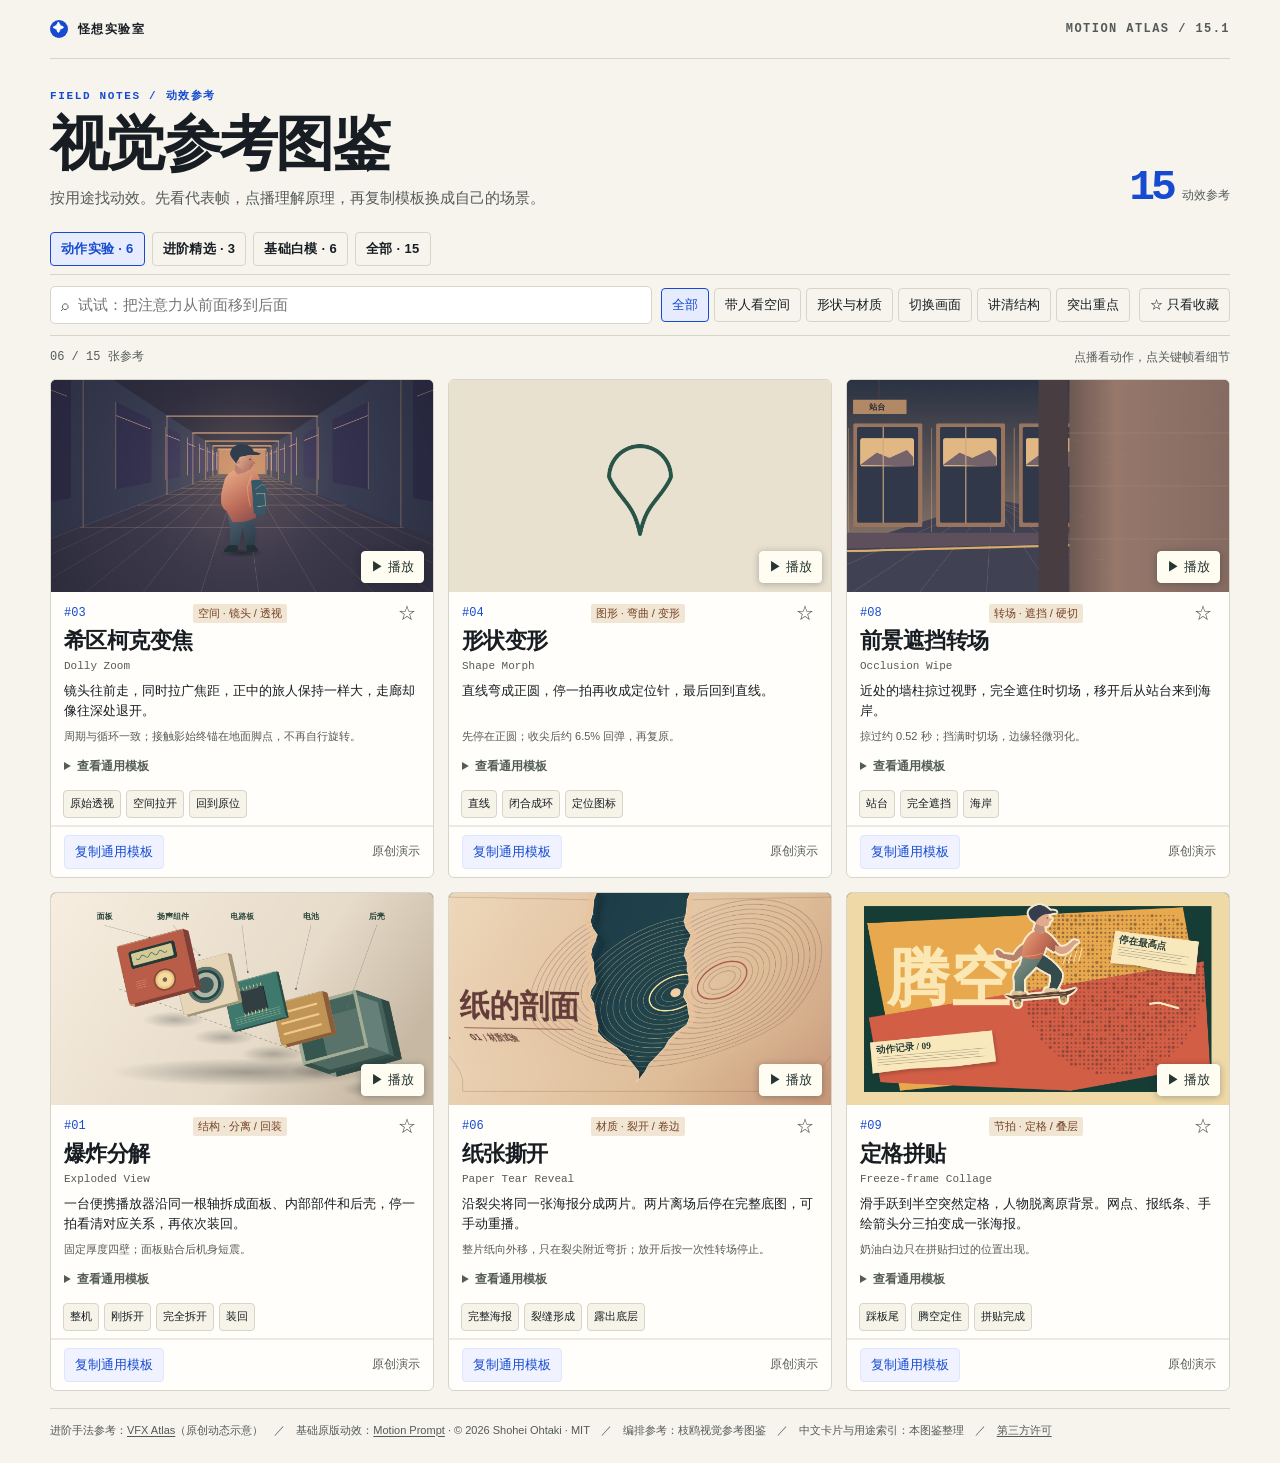
==== index.html @ 166fe943 "Publish Motion Atlas V15.1" ====
<!doctype html>
<html lang="zh-CN"><head><meta charset="utf-8"><meta name="viewport" content="width=device-width, initial-scale=1"><title>视觉参考图鉴 · 怪想实验室</title>
<style>
:root{color-scheme:light;--ink:#171d22;--muted:#555a59;--paper:#f6f4ed;--line:#d7d5ca;--blue:#164bd1;--stage:#101827}*{box-sizing:border-box}body{margin:0;background:var(--paper);color:var(--ink);font:15px/1.55 -apple-system,BlinkMacSystemFont,"PingFang SC","Microsoft YaHei",sans-serif}button,input{font:inherit}button,a{-webkit-tap-highlight-color:transparent}button{cursor:pointer;color:inherit}a{color:inherit}button:focus-visible,a:focus-visible,input:focus-visible{outline:2px solid var(--blue);outline-offset:3px}main,.top,footer{width:min(1180px,calc(100% - 72px));margin:auto}.top{height:59px;display:flex;justify-content:space-between;align-items:center;border-bottom:1px solid var(--line);letter-spacing:.12em;font-size:12px;font-weight:750}.top strong{display:flex;align-items:center;gap:10px}.dot{display:inline-grid;place-items:center;width:18px;height:18px;background:var(--blue);color:white;border-radius:50%;font-size:11px}.edition,.mono,.micro,.en,.index,.status,.count{font-family:ui-monospace,SFMono-Regular,Consolas,monospace}.edition{color:var(--muted)}header{padding:29px 0 23px;display:flex;justify-content:space-between;align-items:end;gap:20px}.micro{font-size:11px;letter-spacing:.15em;color:var(--blue);font-weight:800;margin:0 0 6px}h1{font-size:clamp(34px,5vw,59px);line-height:1.13;letter-spacing:-.045em;margin:0 0 8px;font-weight:850}header p:last-child{margin:0;color:var(--muted)}.counter{display:flex;align-items:baseline;gap:9px;white-space:nowrap;font-size:12px;color:var(--muted)}.counter b{font:700 43px/1 ui-monospace,monospace;color:var(--blue);letter-spacing:-.09em}.controls{border-block:1px solid var(--line);padding:11px 0;display:flex;gap:9px;align-items:center;flex-wrap:wrap}.search{display:flex;flex:1 1 245px;min-width:0;align-items:center;gap:9px;padding:0 10px;background:#fff;border:1px solid var(--line);border-radius:5px;height:38px;color:var(--muted)}input{width:100%;min-width:0;border:0;background:transparent;padding:6px 0;outline:none!important}.search:focus-within{outline:2px solid var(--blue);outline-offset:2px}button{border:1px solid var(--line);background:transparent;border-radius:4px;padding:6px 10px;font-size:13px}button:hover{border-color:var(--blue);color:var(--blue)}button[aria-pressed=true]{border-color:var(--blue);color:var(--blue);background:#e6ecfd}.filters{display:flex;gap:5px;flex-wrap:wrap}.actions{margin-left:auto;display:flex;gap:5px}.rail{display:flex;justify-content:space-between;gap:12px;align-items:center;font-size:12px;padding:12px 0;color:var(--muted)}.grid{display:grid;grid-template-columns:repeat(3,minmax(0,1fr));gap:14px}.card{min-width:0;border:1px solid var(--line);background:#fffefa;border-radius:6px;overflow:hidden}.card[hidden],.empty[hidden]{display:none}.stage{position:relative;background:var(--stage);overflow:hidden}.stage canvas{width:100%;height:auto;display:block}.stage .meter{height:2px;background:#416bea;width:100%;position:absolute;bottom:0;left:0;transform-origin:left;pointer-events:none}.meta{padding:11px 13px 0;display:flex;gap:6px;align-items:center;justify-content:space-between;color:var(--muted);font-size:12px}.index{color:var(--blue)}.fav{border:0;font-size:18px;padding:0 3px;line-height:1.15;min-width:26px}.body{padding:4px 13px 12px}h2{font-size:22px;line-height:1.18;letter-spacing:-.025em;margin:0}.en{font-size:11px;color:var(--muted);margin:4px 0 6px}.description{margin:0;min-height:3.1em;font-size:13px}.links{padding:8px 13px;display:flex;justify-content:space-between;align-items:center;gap:5px;border-top:1px solid #edeae2}.links button{color:var(--blue);background:#f0f3ff;border-color:#dee5ff;white-space:nowrap}.links a{font-size:12px;text-underline-offset:3px;color:var(--muted);white-space:nowrap}.empty{border:1px dashed var(--line);padding:33px 18px;text-align:center;color:var(--muted)}#toast{position:fixed;bottom:18px;left:50%;transform:translateX(-50%);background:#181f28;color:#fff;padding:9px 14px;border-radius:5px;font-size:13px;z-index:3}footer{border-top:1px solid var(--line);margin-top:17px;padding:13px 0 24px;color:var(--muted);font-size:11px}footer a{text-underline-offset:2px}
@media(max-width:1000px){main,.top,footer{width:calc(100% - 44px)}.grid{grid-template-columns:repeat(2,minmax(0,1fr))}}@media(max-width:580px){main,.top,footer{width:calc(100% - 28px)}header{padding-top:22px}.counter{display:none}.grid{grid-template-columns:1fr}.top{height:47px}.controls{align-items:stretch}.search{flex-basis:100%}.actions{margin-left:0}.rail{font-size:11px}}
.shelves{display:flex;gap:7px;margin-bottom:8px}.shelves button{letter-spacing:.025em;font-weight:650}.card.featured .description{min-height:3.25em}.credit{font-size:11px;color:#555a59;padding-top:5px}.featuretag{font-size:11px;color:#754327;padding:1px 5px;border-radius:2px;background:#f1e9d9}.stage .meter{background:#c26e43}.shelves{flex-wrap:wrap}.beats{display:flex;gap:5px;padding:7px 12px;border-bottom:1px solid #edeae2}.beats button{font-size:11px;padding:4px 6px;white-space:nowrap;background:#f6f3e9}.beats button[aria-pressed=true]{background:#e6ecfd;border-color:var(--blue)}.study .featuretag{background:#f1e5d4}.stage canvas{aspect-ratio:auto}.card[data-id=s04] .stage{background:#e9e1d0}.card[data-id=s04] .stage canvas{background:#e9e1d0}.beats{flex-wrap:wrap}.beats button[aria-label$="：重播"]{color:#2847a6;border-color:#b2bfe2}.stage{aspect-ratio:9/5;background:#262e30;display:grid;place-items:center}.stage canvas{width:100%;height:100%;object-fit:contain}.stage .preview{position:absolute;right:9px;bottom:9px;z-index:1;padding:5px 9px;background:#fffdf2;color:#263531;border-color:#fffdf2;box-shadow:0 1px 7px #101c3050}.card{display:flex;flex-direction:column}.card .links{margin-top:auto}.card.base .stage{background:#e9e6dd}.card.base .featuretag{color:#526259;background:#e9eee6}.template{margin:0 13px 8px;color:#535d55;font-size:12px}.template summary{cursor:pointer;font-weight:650}.template p{margin:6px 0 0;white-space:normal}.card .source-note{font-size:11px;color:#58665e}
.stage .meter{visibility:hidden}.stage.is-playing .meter{visibility:visible}</style></head>
<body><div class="top"><strong><span class="dot" aria-hidden="true">✦</span> 怪想实验室</strong><span class="edition">MOTION ATLAS / 15.1</span></div>
<main><header><div><p class="micro">FIELD NOTES / 动效参考</p><h1>视觉参考图鉴</h1><p>按用途找动效。先看代表帧，点播理解原理，再复制模板换成自己的场景。</p></div><div class="counter" aria-label="共十五条参考"><b>15</b> 动效参考</div></header>
<div class="shelves" aria-label="切换图鉴分区"><button data-shelf="studies">动作实验 · 6</button><button data-shelf="featured">进阶精选 · 3</button><button data-shelf="base">基础白模 · 6</button><button data-shelf="all">全部 · 15</button></div><div class="controls"><label class="search"><span aria-hidden="true">⌕</span><input id="q" type="search" aria-label="搜动效" placeholder="试试：把注意力从前面移到后面" autocomplete="off"></label><div class="filters" aria-label="按用途筛选"></div><div class="actions"><button id="favorites" aria-pressed="false">☆ 只看收藏</button></div></div>
<div class="rail"><span class="status" id="count" aria-live="polite"></span><span id="rail-note"></span></div><div class="grid"></div><div class="empty" hidden>没有匹配的样卡。可以清空搜索或换一个分类。 <button id="reset">清除筛选</button></div>
</main><footer>进阶手法参考：<a href="https://atlas.letz.ai/" target="_blank" rel="noopener noreferrer">VFX Atlas</a>（原创动态示意）　／　基础原版动效：<a href="https://github.com/showheyohtaki/motion-prompt" target="_blank" rel="noopener noreferrer">Motion Prompt</a> · © 2026 Shohei Ohtaki · MIT　／　编排参考：枝鸥视觉参考图鉴　／　中文卡片与用途索引：本图鉴整理　／　<a href="THIRD-PARTY-NOTICES.md">第三方许可</a></footer><div id="toast" role="status" hidden></div>
<script type="application/json" id="cards">[{"id": "s03", "name": "希区柯克变焦", "en": "Dolly Zoom", "study": true, "group": "带人看空间", "seconds": 4.6, "dims": [720, 400], "desc": "镜头往前走，同时拉广焦距，正中的旅人保持一样大，走廊却像往深处退开。", "prompt": "对准[主体]沿镜头轴[推进或后拉]，同时反向调整焦距，始终保持主体在画面中的尺寸和位置几乎不变。让[背景中的纵深参照]明显拉伸或压缩。把[情绪转折]放在透视最强的一拍，不要直接缩放整帧。", "tags": ["镜头推近背景拉远", "走廊变长", "希区柯克", "眩晕", "主体大小不变", "透视变化"], "category": "空间 · 镜头 / 透视", "note": "周期与循环一致；接触影始终锚在地面脚点，不再自行旋转。", "beats": [["原始透视", 0.08], ["空间拉开", 0.54], ["回到原位", 0.991]], "rate": 1, "poster": 0.54}, {"id": "s04", "name": "形状变形", "en": "Shape Morph", "study": true, "group": "形状与材质", "seconds": 2.9, "dims": [720, 400], "desc": "直线弯成正圆，停一拍再收成定位针，最后回到直线。", "prompt": "让[起始轮廓]连续变形成[目标轮廓]。控制同一条轮廓的锚点和切线，不淡入替换、不凭空长出无关联细节。在[中间轮廓]停一拍，落定前给一次短促回弹。", "tags": ["轮廓变形", "线条变成图标", "圆变成定位针", "形状变来变去", "一条连续的线"], "category": "图形 · 弯曲 / 变形", "note": "先停在正圆；收尖后约 6.5% 回弹，再复原。", "beats": [["直线", 0.02], ["闭合成环", 0.33], ["定位图标", 0.65]], "rate": 1, "poster": 0.65}, {"id": "s08", "name": "前景遮挡转场", "en": "Occlusion Wipe", "study": true, "group": "切换画面", "seconds": 4.3, "dims": [720, 400], "desc": "近处的墙柱掠过视野，完全遮住时切场，移开后从站台来到海岸。", "prompt": "让镜头从[场景 A]横移经过贴近镜头的[前景遮挡物]，遮挡物比远处背景移动快；在画面被完全覆盖时切换到[场景 B]，遮挡物离开后再露出新场景。保留前后移动方向，边缘只加轻微运动模糊。", "tags": ["柱子遮挡换场", "从墙后穿过去", "镜头经过前景", "空间切换", "无感换场"], "category": "转场 · 遮挡 / 硬切", "note": "掠过约 0.52 秒；挡满时切场，边缘轻微羽化。", "beats": [["站台", 0.08], ["完全遮挡", 0.315], ["海岸", 0.55]], "rate": 1, "poster": 0.292}, {"id": "s01", "name": "爆炸分解", "en": "Exploded View", "study": true, "group": "讲清结构", "seconds": 5.6, "dims": [720, 400], "desc": "一台便携播放器沿同一根轴拆成面板、内部部件和后壳，停一拍看清对应关系，再依次装回。", "prompt": "把[设备或物件]从完整状态沿[拆解轴]依次移开[部件列表]。保持各部件的形状、装配顺序和尺度不变；完全展开时留出阅读[标注]的时间。回装时让真实接触先发生，再给轻微机械顿挫。", "tags": ["分层", "机械", "零件拆开再装回", "展示内部结构", "拆解", "组装"], "category": "结构 · 分离 / 回装", "note": "固定厚度四壁；面板贴合后机身短震。", "beats": [["整机", 0.07], ["刚拆开", 0.3], ["完全拆开", 0.55], ["装回", 0.994]], "rate": 1, "poster": 0.55}, {"id": "s06", "name": "纸张撕开", "en": "Paper Tear Reveal", "study": true, "group": "切换画面", "seconds": 4.5, "dims": [720, 400], "desc": "沿裂尖将同一张海报分成两片。两片离场后停在完整底图，可手动重播。", "prompt": "让[上层画面]像一张纸，从[裂口起点]撕向[裂口终点]，露出[下层画面]。裂尖前的纸面保持连贯，裂口两侧随裂尖推进后翻、离场；只在边缘加入纤维、卷边高光和落在底层的投影。结束停在完整底图，不倒放。", "tags": ["撕裂", "揭开", "扒掉表层", "材质转场", "纸张卷边", "把纸撕开看看下面"], "category": "材质 · 裂开 / 卷边", "note": "整片纸向外移，只在裂尖附近弯折；放开后按一次性转场停止。", "beats": [["完整海报", 0.038], ["裂缝形成", 0.31], ["露出底层", 0.94]], "rate": 1, "once": true, "poster": 0.47}, {"id": "s09", "name": "定格拼贴", "en": "Freeze-frame Collage", "study": true, "group": "突出重点", "seconds": 5.4, "dims": [720, 400], "desc": "滑手跃到半空突然定格，人物脱离原背景。网点、报纸条、手绘箭头分三拍变成一张海报。", "prompt": "在[主体动作]达到[动作峰值]的一帧停格，把[主体]从[原场景]抠出。让[拼贴底图]扫过主体时才出现轮廓；随后按节拍加入[纸片或纹理]和[手绘标记]。让停格、底图、点缀是三个可读的节奏。", "tags": ["停格", "人物抠出", "滑板腾空", "漫画感", "报纸拼贴", "在最有张力的一帧停住"], "category": "节拍 · 定格 / 叠层", "note": "奶油白边只在拼贴扫过的位置出现。", "beats": [["踩板尾", 0.197], ["腾空定住", 0.42], ["拼贴完成", 0.77]], "rate": 1, "poster": 0.65}, {"id": "a107", "name": "多层景深运镜", "en": "Multiplane Camera", "group": "带人看空间", "seconds": 6.8, "dims": [720, 400], "desc": "从松枝间推向湖心亭：湖面水纹与倒影也依深度前移，远山变化最小。", "prompt": "沿同一消失点穿过[前景遮挡物]，推向[中景主体]，以[远景参照物]保持空间方向。按深度分配缩放和位移，近处出画快，远处变化小；[地面或水面纹理]跟随其所在平面，不要钉在屏幕上。", "tags": ["层次", "插画", "视差", "远近", "推入世界", "把平面做出纵深", "镜头穿过前景看到里面"], "slug": "multiplane-camera", "category": "动态示意", "note": "原创插画演示 · 依据 VFX Atlas 手法", "beats": [["层次建立", 0], ["水面推进", 0.29], ["推近湖心", 0.53], ["缓退归位", 0.8]], "poster": 0.4, "playUntil": 0.56}, {"id": "a159", "name": "狭缝扫描", "en": "Slit-Scan Photography", "group": "切换画面", "seconds": 5.8, "dims": [720, 400], "desc": "持续采样一条虚拟窄缝，把不同时刻的颜色沿深度展开。看亮斑如何顺着光轨掠出画框。", "prompt": "固定[消失点位置]，持续采样一条虚拟狭缝里的[光源、纹理和配色]，把不同时刻的采样沿深度排开。近处的光轨变宽、亮部顺光轨掠过；光带保留暗隙，不用外扩圆环或静态扇形射线。在[目标色调或场景]收束。", "tags": ["穿梭", "隧道", "光轨", "光带", "科幻", "从一个空间进入另一个空间", "穿过一道光门"], "slug": "slit-scan-photography", "category": "动态示意", "note": "原创数字示意 · 虚拟窄缝采样，不是光学实拍", "beats": [["细光起势", 0.18], ["亮斑掠过", 0.44], ["暖色尾迹", 0.7]], "poster": 0.44}, {"id": "a133", "name": "动态排版", "en": "Kinetic Typography", "group": "突出重点", "seconds": 5.8, "dims": [720, 400], "desc": "同一字族的 LOUD 砸落，O 的字孔揭开 QUIET；收尾顺着 Q 的字孔翻回开场。", "prompt": "让[第一句标题]按[口播重音]逐字落拍；选[带内孔的字形]，放大字孔揭出[下一句标题]。字孔尚小时只露底色，等下一句能完整容纳再显字。若标题没有闭合字孔，就用与字形风格一致的独立遮罩。", "tags": ["文字", "节拍", "有重量的开场", "开场标题", "跟着口播重音动", "文字撞进来", "让大字跟着节奏进来"], "slug": "kinetic-typography", "category": "动态示意", "note": "原创标题演示 · 依据 VFX Atlas 手法", "beats": [["重音落下", 0.157], ["字孔揭幕", 0.49], ["留白一拍", 0.78], ["字孔回环", 0.897]], "poster": 0.49}, {"id": "033", "name": "焦点转移", "en": "Rack Focus", "group": "突出重点", "pack": "camera", "index": 8, "seconds": 9.4, "desc": "机位不动，前景和后景交换清晰度。适合把视线从一个对象交给另一个。", "prompt": "固定机位和构图，将焦点从[前景主体]连续移到[后景主体]。随焦点移动交换两者的清晰度；中途不要靠镜头平移、整体缩放或切镜替代。", "tags": ["焦点", "景深", "虚实", "前景", "后景", "注意力", "把注意力从前面移到后面", "镜头不动把视线移到另一个对象"], "poster": 0.272, "playUntil": 0.5}, {"id": "005", "name": "遮罩揭示", "en": "Mask Reveal", "group": "突出重点", "pack": "motion", "index": 4, "seconds": 4.7, "desc": "用移动的遮罩逐步露出内容。适合揭开标题、关键字或结论。", "prompt": "保持[内容主体]原位，用[遮罩轮廓]沿[运动方向]推进，让[需要依次出现的内容]逐步露出。不要把内容当一个整块跟着遮罩移走。", "tags": ["标题", "文字", "结论", "擦出", "渐显", "让标题一点一点出现", "让内容从遮挡里露出来"], "poster": 0.26, "playUntil": 0.5}, {"id": "030", "name": "环绕运镜", "en": "Orbit / Arc Shot", "group": "带人看空间", "pack": "camera", "index": 5, "seconds": 9.4, "desc": "镜头沿弧线侧移，持续对准主体。适合揭示立体物体的另一侧。", "prompt": "镜头沿[弧线方向及角度]围绕[固定主体]移动并持续对准它；让[近景参照]和[背景参照]按深度产生不同视差。不要只旋转主体或整幅画面。", "tags": ["绕一圈", "绕着拍", "转到侧面", "看到另一侧", "立体", "3D", "围着主体转"], "poster": 0.267, "playUntil": 0.5}, {"id": "031", "name": "升起运镜", "en": "Crane Up", "group": "带人看空间", "pack": "camera", "index": 6, "seconds": 9.4, "desc": "镜头升高，视角从近处逐渐打开。适合由局部交代所在的整体环境。", "prompt": "让镜头从[起始高度]垂直升到[结束高度]，保留[空间参照物]，逐渐揭开被挡住的[新信息]。不要用单纯向上摇摄替代机位升高。", "tags": ["镜头抬高", "从地面升到高空", "鸟瞰", "俯视", "看全貌", "从局部拉开看全局"], "poster": 0.283, "playUntil": 0.5}, {"id": "042", "name": "形状匹配剪辑", "en": "Match Cut", "group": "切换画面", "pack": "camera", "index": 17, "seconds": 9.4, "desc": "让两个画面里的相似轮廓对齐，再直接切换。适合把不同场景连成一个比喻。", "prompt": "将[画面 A 主体]和[画面 B 主体]的[共同形状或动作方向]对齐。前后镜头的关键轮廓尽量同位置、同尺度，在重合的一瞬硬切，不做淡化。", "tags": ["圆形", "相似物体", "轮廓对齐", "比喻", "无缝切换", "同样的形状换场景", "找两个相似轮廓做转场"], "poster": 0.243, "playUntil": 0.5}, {"id": "043", "name": "甩镜转场", "en": "Whip Pan", "group": "切换画面", "pack": "camera", "index": 18, "seconds": 9.4, "desc": "镜头快速横甩，在最模糊的一刻切到下一场。适合有速度感的切换。", "prompt": "先在[场景 A]定住，再朝[运动方向]快速甩镜；在运动模糊最大的一段切到同方向运动的[场景 B]，再减速停在[目标主体]。保持运动方向和速度衔接。", "tags": ["快速切场景", "横甩", "横向运动", "运动模糊", "速度感", "迅速切换画面"], "poster": 0.223, "playUntil": 0.5}]</script>
<script>
/* MIT License

Copyright (c) 2026 Shohei Ohtaki

Permission is hereby granted, free of charge, to any person obtaining a copy
of this software and associated documentation files (the "Software"), to deal
in the Software without restriction, including without limitation the rights
to use, copy, modify, merge, publish, distribute, sublicense, and/or sell
copies of the Software, and to permit persons to whom the Software is
furnished to do so, subject to the following conditions:

The above copyright notice and this permission notice shall be included in all
copies or substantial portions of the Software.

THE SOFTWARE IS PROVIDED "AS IS", WITHOUT WARRANTY OF ANY KIND, EXPRESS OR
IMPLIED, INCLUDING BUT NOT LIMITED TO THE WARRANTIES OF MERCHANTABILITY,
FITNESS FOR A PARTICULAR PURPOSE AND NONINFRINGEMENT. IN NO EVENT SHALL THE
AUTHORS OR COPYRIGHT HOLDERS BE LIABLE FOR ANY CLAIM, DAMAGES OR OTHER
LIABILITY, WHETHER IN AN ACTION OF CONTRACT, TORT OR OTHERWISE, ARISING FROM,
OUT OF OR IN CONNECTION WITH THE SOFTWARE OR THE USE OR OTHER DEALINGS IN THE
SOFTWARE.
 */
const demos={};
demos.camera = (()=>{
// Motion Prompt #025-048 · MIT License (c) 2026 Shohei Ohtaki · https://showheyohtaki.github.io/motion-prompt/#025
//
// Kit for pack "camera" (Camera moves & transitions / カメラワークと切り替え): the constants and helpers its elements share.
// Elements #025-048 · 539x208 px · cycle 9.4 s. Element code: https://showheyohtaki.github.io/motion-prompt/api/v1/en/e/<id>.txt (or /ja/).
//
// Run one element standalone in a browser:
//   1. paste this file into a <script>,
//   2. paste the element code below it (it assigns CELLS[n - 1], n = the element number inside the pack),
//   3. then add:
//        const c = document.createElement('canvas'); c.width = 539; c.height = 208; document.body.append(c);
//        const k = c.getContext('2d'), cell = CELLS.find(Boolean), t0 = performance.now();
//        (function loop() {
//          const u = ((performance.now() - t0) / 1000) % 9.4;   // seconds, 0 <= u < 9.4
//          k.setTransform(1, 0, 0, 1, 0, 0); k.clearRect(0, 0, 539, 208);
//          k.save(); cell(k, 539, 208, u); k.restore();
//          requestAnimationFrame(loop);
//        })();
// Every cell is a pure function of u, so the same call renders video frames: u = frame / fps.

// @kit
// カメラワーク＆切り替え 24（カード 539x208）。各コマは時間 u の純関数。
// 1つの動きは CYC=4.7秒。切り替え（19〜21）は A→B の次に B→A と戻るので、パックの周期は CYC×2=9.4秒。
const CW = 539, CH = 208, FPS = 30;
const HOLD = 9.4, CYC = HOLD / 2;
const C = {
  bg: '#F4F3F0', card: '#FFFFFF', border: '#E3E1DC', ink: '#1E1E21', sub: '#8E8E93', faint: '#C9C9CC',
  blue: '#2F6BEB', blueM: '#9DB8F6', blueL: '#C9D8FB', blueXL: '#E4ECFE', blueBg: '#F1F5FF',
  grid: '#ECECEC', g1: '#F1F0EE', g2: '#E2E1DE', g3: '#CFCECB', g4: '#A9A8A5'
};
const JP = '"Hiragino Sans", "Hiragino Kaku Gothic ProN", sans-serif';
const EN = '"Helvetica Neue", "SF Pro Display", system-ui, sans-serif';
const MONO = '"SF Mono", ui-monospace, Menlo, monospace';

const clamp = (x, a = 0, b = 1) => Math.min(b, Math.max(a, x));
const lerp = (a, b, x) => a + (b - a) * x;
const P = (t, a, b) => clamp((t - a) / (b - a));
const eIO = x => x < .5 ? 4 * x * x * x : 1 - Math.pow(-2 * x + 2, 3) / 2;
const eIOs = x => x < .5 ? 2 * x * x : 1 - Math.pow(-2 * x + 2, 2) / 2;
const eOut = x => 1 - Math.pow(1 - x, 3);
const mod = (a, n) => ((a % n) + n) % n;
function mkCanvas(w, h) { const c = document.createElement('canvas'); c.width = w; c.height = h; return c; }
function rr(ctx, x, y, w, h, r) { ctx.beginPath(); ctx.roundRect(x, y, w, h, r); }
function txt(ctx, s, x, y, font, col, align = 'left', base = 'alphabetic', ls = '0px') {
  ctx.font = font; ctx.fillStyle = col; ctx.textAlign = align; ctx.textBaseline = base; ctx.letterSpacing = ls; ctx.fillText(s, x, y); ctx.letterSpacing = '0px';
}
function tw(ctx, s, font, ls = '0px') { ctx.font = font; ctx.letterSpacing = ls; const w = ctx.measureText(s).width; ctx.letterSpacing = '0px'; return w; }

// ============================== 3D SCENE ==============================
// 世界座標: Y上・カメラは +Z を向く（yaw=0）。単位はメートル。焦点距離 f はピクセル。
const F0 = 330;  // = 24mm 表示
const mm = f => Math.round(f / F0 * 24) + 'mm';
function cam(o) { return Object.assign({ x: 0, y: 1.5, z: 0, yaw: 0, pitch: 0, roll: 0, f: F0 }, o); }
function proj(c, X, Y, Z) {
  const dx = X - c.x, dy = Y - c.y, dz = Z - c.z;
  const cy = Math.cos(c.yaw), sy = Math.sin(c.yaw);
  const x1 = dx * cy - dz * sy, z1 = dx * sy + dz * cy;
  const cp = Math.cos(c.pitch), sp = Math.sin(c.pitch);
  const y2 = dy * cp - z1 * sp, z2 = dy * sp + z1 * cp;
  return { x: c.f * x1 / z2, y: -c.f * y2 / z2, z: z2, s: c.f / z2, cx: x1, cy: y2 };
}
function camZ(c, X, Y, Z) { return proj(c, X, Y, Z).z; }
const NEAR = 0.25;
function seg(ctx, c, a, b) {   // 3D line with near clipping
  let za = camZ(c, ...a), zb = camZ(c, ...b);
  if (za < NEAR && zb < NEAR) return;
  if (za < NEAR) { const t = (NEAR - za) / (zb - za); a = a.map((v, i) => lerp(v, b[i], t)); }
  else if (zb < NEAR) { const t = (NEAR - zb) / (za - zb); b = b.map((v, i) => lerp(v, a[i], t)); }
  const p = proj(c, ...a), q = proj(c, ...b);
  ctx.moveTo(p.x, p.y); ctx.lineTo(q.x, q.y);
}
function poly(ctx, c, pts) { ctx.beginPath(); pts.forEach((p, i) => { const q = proj(c, ...p); i ? ctx.lineTo(q.x, q.y) : ctx.moveTo(q.x, q.y); }); ctx.closePath(); }

// sprite = local drawing (meters, y up) anchored at a world point, always facing camera (billboard)
function sprite(ctx, c, X, Y, Z, fn) {
  const p = proj(c, X, Y, Z); if (p.z < NEAR) return;
  ctx.save(); ctx.translate(p.x, p.y); ctx.scale(p.s, -p.s); fn(ctx, p.s); ctx.restore();
}
function person(ctx, s, o = {}) {
  const col = o.col || C.blue, walk = o.walk || 0, face = o.face;
  ctx.fillStyle = col;
  const sw = Math.sin(walk) * 0.42;
  // legs
  [[-0.08, sw], [0.08, -sw]].forEach(([x, a]) => { ctx.save(); ctx.translate(x, 0.86); ctx.rotate(a); rr(ctx, -0.075, -0.86, 0.15, 0.88, 0.07); ctx.fill(); ctx.restore(); });
  // arms
  [[-0.25, -sw], [0.25, sw]].forEach(([x, a]) => { ctx.save(); ctx.translate(x, 1.38); ctx.rotate(a * (o.armUp ? 0 : 1) + (o.armUp ? (x < 0 ? -2.6 : 2.6) : 0)); rr(ctx, -0.06, -0.58, 0.12, 0.6, 0.06); ctx.fill(); ctx.restore(); });
  rr(ctx, -0.23, 0.82, 0.46, 0.64, 0.12); ctx.fill();
  ctx.beginPath(); ctx.arc(0, 1.63, 0.16, 0, 7); ctx.fill();
  if (face !== undefined && Math.cos(face) > 0) {   // 顔の向き（オービット用）
    ctx.fillStyle = '#FFFFFF'; ctx.beginPath(); ctx.arc(Math.sin(face) * -0.09, 1.65, 0.035, 0, 7); ctx.fill();
  }
}
function tree(ctx, s, h = 4, col = C.g2) {
  ctx.fillStyle = C.g3; ctx.fillRect(-0.09 * h / 4, 0, 0.18 * h / 4, h * 0.55);
  ctx.fillStyle = col; ctx.beginPath(); ctx.arc(0, h * 0.68, h * 0.3, 0, 7); ctx.fill();
}
function building(ctx, s, w, h, col = C.g1) {
  ctx.fillStyle = col; ctx.fillRect(-w / 2, 0, w, h);
  ctx.strokeStyle = C.g3; ctx.lineWidth = 1.4 / s; ctx.strokeRect(-w / 2, 0, w, h);
  ctx.fillStyle = C.g2;
  for (let y = h - 1.6; y > 1; y -= 1.8) for (let x = -w / 2 + 0.6; x < w / 2 - 0.7; x += 1.3) ctx.fillRect(x, y, 0.6, 0.8);
}
function post(ctx, s, h = 1.2) { ctx.fillStyle = C.g4; ctx.fillRect(-0.07, 0, 0.14, h); ctx.fillRect(-0.12, h - 0.06, 0.24, 0.1); }

// scene presets
const MTN_FAR = [[-420, 0], [-300, 22], [-230, 8], [-150, 30], [-80, 12], [-20, 34], [50, 14], [120, 28], [190, 6], [260, 26], [340, 10], [420, 0]];
const MTN_NEAR = [[-260, 0], [-190, 12], [-140, 4], [-70, 18], [-20, 6], [30, 15], [95, 3], [160, 16], [230, 5], [300, 0]];
const BLD = [[-17, 4, 9], [-12, 3.2, 13], [-8, 2.6, 7], [11, 3.4, 11], [15.5, 4, 8], [20, 3, 15], [-24, 3.5, 10], [26, 4, 7]];
const CITY = [[-9, 3.4, 12], [-5.5, 3, 18], [-2, 3.6, 9], [1.8, 3, 22], [5.4, 3.6, 14], [9, 3, 10], [-13, 3.4, 15], [12.8, 3.6, 19]];

function world(ctx, w, h, c, o = {}) {
  ctx.save();
  ctx.translate(w / 2, h / 2); ctx.rotate(c.roll || 0);
  const blurBg = o.blurBg || 0, blurFg = o.blurFg || 0;
  const setBlur = b => { ctx.filter = b > 0.05 ? `blur(${b.toFixed(2)}px)` : 'none'; };
  // sky tint
  if (o.sky) { ctx.fillStyle = o.sky; ctx.fillRect(-w * 2, -h * 3, w * 4, h * 6); }
  setBlur(blurBg);
  // sun / moon
  const sun = o.sun === undefined ? [30, 30, 170] : o.sun;
  if (sun) { const p = proj(c, ...sun); if (p.z > NEAR) { ctx.fillStyle = o.sunCol || C.blueL; ctx.beginPath(); ctx.arc(p.x, p.y, Math.max(0, 5.5 * p.s * (o.sunScale || 1)), 0, 7); ctx.fill(); } }
  if (o.clouds) o.clouds.forEach(([X, Y, Z, r]) => { const p = proj(c, X, Y, Z); if (p.z < NEAR) return; ctx.fillStyle = C.g1; ctx.beginPath(); ctx.ellipse(p.x, p.y, r * 2.2 * p.s, r * p.s, 0, 0, 7); ctx.ellipse(p.x + r * 1.2 * p.s, p.y + r * .2 * p.s, r * 1.4 * p.s, r * .8 * p.s, 0, 0, 7); ctx.fill(); });
  // mountains (far planes)
  if (o.mountains !== false) {
    const off = o.mtnZ || 0;
    ctx.fillStyle = C.blueXL; poly(ctx, c, [...MTN_FAR.map(([x, y]) => [x, y, 175 + off])]); ctx.fill();
    ctx.fillStyle = C.blueL; poly(ctx, c, [...MTN_NEAR.map(([x, y]) => [x, y, 120 + off])]); ctx.fill();
  }
  // ground + grid
  if (o.grid !== false) {
    ctx.save(); setBlur(blurBg * 0.6);
    ctx.strokeStyle = C.grid; ctx.lineWidth = 1.3; ctx.beginPath();
    const z0 = Math.floor(c.z / 2) * 2, xs = o.gridX || 40;
    for (let z = z0 + 2; z <= z0 + 90; z += (z - z0 < 30 ? 2 : 6)) seg(ctx, c, [-xs + c.x, 0, z], [xs + c.x, 0, z]);
    for (let x = Math.floor(c.x / 2) * 2 - xs; x <= c.x + xs; x += 2) seg(ctx, c, [x, 0, z0 + 0.5], [x, 0, z0 + 90]);
    ctx.stroke();
    // horizon
    ctx.strokeStyle = C.g2; ctx.lineWidth = 1.5; ctx.beginPath(); seg(ctx, c, [c.x - 400, 0, c.z + 300], [c.x + 400, 0, c.z + 300]); ctx.stroke();
    ctx.restore();
  }
  // sprites sorted by depth
  const list = [];
  const add = (X, Y, Z, fn, fg) => list.push({ z: camZ(c, X, Y, Z), X, Y, Z, fn, fg });
  if (o.buildings !== false) (o.city ? CITY.map(([x, bw, bh]) => [x, bw, bh, 30]) : BLD.map(([x, bw, bh]) => [x, bw, bh, 48])).forEach(([x, bw, bh, z]) => add(x, 0, z, (k, s) => building(k, s, bw, bh)));
  if (o.trees !== false) [[-7, 22], [6.5, 19], [9.5, 24], [-11, 26], [3, 30]].forEach(([x, z]) => add(x, 0, z, (k, s) => tree(k, s, 4)));
  if (o.tower) add(o.tower[0], 0, o.tower[1], (k, s) => { building(k, s, 6, 9.5, C.g1); k.fillStyle = C.g4; k.fillRect(-0.08, 9.5, 0.16, 2.2); k.fillStyle = C.blue; k.beginPath(); k.arc(0, 11.8, 0.3, 0, 7); k.fill(); });
  if (o.ring) for (let i = 0; i < 12; i++) { const a = i / 12 * Math.PI * 2; add(o.ring[0] + Math.sin(a) * o.ring[2], 0, o.ring[1] + Math.cos(a) * o.ring[2], (k, s) => tree(k, s, 3.2, i % 3 ? C.g2 : C.blueXL)); }
  if (o.extra) o.extra.forEach(e => add(e[0], e[1], e[2], e[3], e[4]));
  if (o.person) { const pp = o.person; add(pp.x || 0, pp.y || 0, pp.z === undefined ? 8 : pp.z, (k, s) => person(k, s, pp), pp.fg); }
  if (o.fg) o.fg.forEach(([X, Z, kind]) => add(X, 0, Z, (k, s) => kind === 'rock' ? (k.fillStyle = C.g3, k.beginPath(), k.ellipse(0, 0.1, 0.55, 0.38, 0, 0, 7), k.fill()) : post(k, s), true));
  list.sort((a, b) => b.z - a.z);
  for (const it of list) { setBlur(it.fg ? blurFg : blurBg); sprite(ctx, c, it.X, it.Y, it.Z, it.fn); }
  ctx.filter = 'none';
  if (o.after) o.after(ctx, c);
  ctx.restore();
}

// ============================== VIEWFINDER CARD ==============================
const CARD = mkCanvas(CW, CH), CK = CARD.getContext('2d');
const TMP = mkCanvas(CW, CH), TK = TMP.getContext('2d');
const TMP2 = mkCanvas(CW, CH), TK2 = TMP2.getContext('2d');
function clear(k, w = CW, h = CH) { k.setTransform(1, 0, 0, 1, 0, 0); k.globalAlpha = 1; k.filter = 'none'; k.fillStyle = '#FFFFFF'; k.fillRect(0, 0, w, h); }
// draw fnA then blend fnB on top with alpha a (into k)
function blend(k, fnA, fnB, a) {
  if (a <= 0.001) return fnA(k);
  if (a >= 0.999) return fnB(k);
  fnA(k);
  clear(TK2); fnB(TK2); k.save(); k.globalAlpha = a; k.drawImage(TMP2, 0, 0); k.restore();
}
// motion blur: average n renders of fn(k, s) with s spread over [s0, s1]
function mblur(k, fn, s0, s1, n) {
  if (Math.abs(s1 - s0) < 1e-4 || n < 2) return fn(k, s0);
  const acc = mkCanvasCached(), ak = acc.getContext('2d');
  for (let i = 0; i < n; i++) {
    clear(TK); fn(TK, lerp(s0, s1, (i + .5) / n));
    ak.globalAlpha = 1 / (i + 1); ak.drawImage(TMP, 0, 0);
  }
  ak.globalAlpha = 1; k.save(); k.drawImage(acc, 0, 0); k.restore();
}
let _acc; function mkCanvasCached() { if (!_acc) _acc = mkCanvas(CW, CH); const k = _acc.getContext('2d'); k.globalAlpha = 1; k.fillStyle = '#fff'; k.fillRect(0, 0, CW, CH); return _acc; }

function viewfinder(k, w, h, t, hud, hudCol) {
  k.save();
  const m = 13, L = 20;
  k.strokeStyle = '#8F8F94'; k.lineWidth = 2.6; k.lineCap = 'round';
  k.beginPath();
  [[m, m, 1, 1], [w - m, m, -1, 1], [m, h - m, 1, -1], [w - m, h - m, -1, -1]].forEach(([x, y, sx, sy]) => { k.moveTo(x, y + sy * L); k.lineTo(x, y); k.lineTo(x + sx * L, y); });
  k.stroke();
  // center mark
  k.strokeStyle = 'rgba(143,143,148,.55)'; k.lineWidth = 1.6; k.beginPath(); k.moveTo(w / 2 - 7, h / 2); k.lineTo(w / 2 + 7, h / 2); k.moveTo(w / 2, h / 2 - 7); k.lineTo(w / 2, h / 2 + 7); k.stroke();
  // REC (なめらかな明滅・9.4秒で9回＝ループの継ぎ目なし)
  const a = 0.55 + 0.45 * Math.cos(t * Math.PI * 2 * 9 / HOLD);
  k.fillStyle = C.blue; k.globalAlpha = a; k.beginPath(); k.arc(m + 16, m + 17, 5, 0, 7); k.fill(); k.globalAlpha = 1;
  txt(k, 'REC', m + 27, m + 17, `600 14px ${MONO}`, '#7D7D82', 'left', 'middle');
  if (hud) {
    const f = `600 15px ${MONO}`, ww = tw(k, hud, f);
    k.fillStyle = 'rgba(255,255,255,.82)'; rr(k, w - m - 14 - ww - 10, m + 6, ww + 20, 23, 6); k.fill();
    txt(k, hud, w - m - 14, m + 18, f, hudCol || '#6E6E73', 'right', 'middle');
  }
  k.restore();
}

// ============================== CELLS ==============================
// each: (k, w, h, u) where u = time within the cycle (0..CYC), cyc = cycle index; returns HUD string
const RESET = 0.5;  // 末尾のクロスフェードで開始状態へ戻す
function camCell(stateAt, hudAt, t0 = 0.5, t1 = 3.4) {
  return (k, w, h, u) => {
    const p = eIO(P(u, t0, t1));
    const r = P(u, CYC - RESET, CYC);
    blend(k, kk => stateAt(kk, w, h, p, u), kk => stateAt(kk, w, h, 0, u - CYC), eIOs(r));
    return hudAt(r > 0.5 ? 0 : p, u);
  };
}
// 1コマぶんの枠: 白地 → 中身 → ファインダー（四隅・REC・右上の数値）。u はパック周期 0..CYC×2
function shot(fn, vh) {
  return (k, w, h, u) => {
    const uu = mod(u, CYC), cyc = Math.floor(u / CYC);
    k.fillStyle = '#FFFFFF'; k.fillRect(0, 0, w, h);
    k.save(); const hud = fn(k, w, h, uu, cyc); k.restore();
    k.globalAlpha = 1; k.filter = 'none';
    viewfinder(k, w, vh || h, u, hud);
  };
}
const CELLS = [];

// @shared
// 跳躍の高さと、舞い落ちる葉（13・14・16 で使う）
function jumpY(q) { return q <= 0 || q >= 1 ? 0 : 4 * q * (1 - q) * 1.1; }
function leaves(u, speed) { const ex = []; for (let i = 0; i < 9; i++) { const ph = mod(u * speed / 4.7 + i / 9, 1); ex.push([-3 + i * 0.75 + Math.sin(i * 3) * 0.3, 3.4 - ph * 3.4, 6 + (i % 3), (kk) => { kk.fillStyle = i % 2 ? C.blueM : C.g3; kk.save(); kk.rotate(ph * 6 + i); kk.beginPath(); kk.ellipse(0, 0, 0.09, 0.045, 0, 0, 7); kk.fill(); kk.restore(); }]); } return ex; }

// @shared
// ---- 切り替え: 奇数サイクルは B→A に戻る（リセット不要）
const sceneA = (k, w, h, extra = {}) => world(k, w, h, cam(Object.assign({ y: 1.4 }, extra.cam)), Object.assign({ person: { x: -0.6, z: 7 } }, extra));
const CAR = [1.2, 0, 9, (kk) => { kk.fillStyle = C.blue; rr(kk, -1.9, 0.35, 3.8, 0.75, 0.25); kk.fill(); rr(kk, -1.1, 0.95, 2.1, 0.62, 0.28); kk.fill(); kk.fillStyle = '#fff'; kk.fillRect(-0.85, 1.08, 0.8, 0.36); kk.fillRect(0.12, 1.08, 0.7, 0.36); kk.fillStyle = C.ink; [-1.15, 1.15].forEach(x => { kk.beginPath(); kk.arc(x, 0.34, 0.34, 0, 7); kk.fill(); }); }];
const SB = { city: true, mountains: false, trees: false, sun: [-26, 40, 150], extra: [CAR] };
const sceneB = (k, w, h, extra = {}) => world(k, w, h, cam(Object.assign({ y: 1.6, pitch: 0.1 }, extra.cam)), Object.assign({}, SB, extra));
function abCell(trans, hudFn) {
  return (k, w, h, u, cyc) => {
    const S = cyc % 2 === 0 ? [sceneA, sceneB] : [sceneB, sceneA];
    trans(k, w, h, u, S[0], S[1], cyc);
    return hudFn ? hudFn(u, cyc) : (cyc % 2 === 0 ? 'A → B' : 'B → A');
  };
}

// @shared
// 23/24 J・L カット: 上が映像、下に映像と音のタイムライン
function splitCell(lead) {   // lead>0: 音が先（J） / lead<0: 音が後（L）
  return (k, w, h, u, cyc) => {
    const vh = 134;
    const p = clamp((u - 0.4) / 3.6);       // 再生ヘッド
    const r = P(u, CYC - RESET, CYC);
    const X0 = 70, X1 = w - 22, cutV = 0.55, cutA = cutV - lead;
    const draw = (kk, p) => {
      // 映像
      kk.save(); kk.beginPath(); kk.rect(0, 0, w, vh); kk.clip();
      (p < cutV ? sceneA : sceneB)(kk, w, vh, { cam: { pitch: p < cutV ? -0.13 : -0.06 } });
      // 今流れている音
      const aB = p >= cutA, lab = aB ? '♪ Bの音' : '♪ Aの音', f = `700 15px ${JP}`;
      const bw = tw(kk, lab, f) + 22;
      kk.fillStyle = aB ? C.blue : '#8E8E93'; rr(kk, w - 42 - bw, vh - 40, bw, 26, 13); kk.fill();
      txt(kk, lab, w - 42 - bw / 2, vh - 26.5, f, '#fff', 'center', 'middle');
      const sl = p < cutV ? 'A' : 'B';
      kk.fillStyle = 'rgba(255,255,255,.9)'; rr(kk, 42, vh - 40, 70, 26, 13); kk.fill();
      txt(kk, '映像' + sl, 77, vh - 26.5, `700 15px ${JP}`, C.ink, 'center', 'middle');
      kk.restore();
      kk.strokeStyle = C.border; kk.lineWidth = 1.5; kk.beginPath(); kk.moveTo(0, vh + .5); kk.lineTo(w, vh + .5); kk.stroke();
      // タイムライン
      const tracks = [['映像', vh + 14, cutV], ['音', vh + 44, cutA]];
      const xAt = q => lerp(X0, X1, q);
      tracks.forEach(([name, y, cut]) => {
        txt(kk, name, 18, y + 11, `600 15px ${JP}`, C.sub, 'left', 'middle');
        kk.fillStyle = C.g2; rr(kk, X0, y, xAt(cut) - X0 - 2, 22, 5); kk.fill();
        kk.fillStyle = C.blueL; rr(kk, xAt(cut) + 2, y, X1 - xAt(cut) - 2, 22, 5); kk.fill();
        txt(kk, 'A', X0 + 10, y + 11.5, `700 14px ${EN}`, C.g4, 'left', 'middle');
        txt(kk, 'B', xAt(cut) + 12, y + 11.5, `700 14px ${EN}`, C.blue, 'left', 'middle');
        if (name === '音') {   // 波形
          kk.strokeStyle = 'rgba(255,255,255,.95)'; kk.lineWidth = 1.6; kk.beginPath();
          for (let x = X0 + 26; x < X1 - 6; x += 5) { if (x < X0 + 24 || (x > xAt(cut) - 4 && x < xAt(cut) + 26)) continue; const a = 3 + 5 * Math.abs(Math.sin(x * 0.37) * Math.cos(x * 0.11)); kk.moveTo(x, y + 11 - a); kk.lineTo(x, y + 11 + a); }
          kk.stroke();
        }
      });
      // ずれている区間を強調
      const a1 = xAt(Math.min(cutA, cutV)), a2 = xAt(Math.max(cutA, cutV));
      kk.fillStyle = 'rgba(47,107,235,.12)'; kk.fillRect(a1, vh + 8, a2 - a1, 64);
      kk.strokeStyle = C.blue; kk.lineWidth = 1.5; kk.setLineDash([4, 3]); kk.beginPath(); kk.moveTo(a1, vh + 8); kk.lineTo(a1, vh + 72); kk.moveTo(a2, vh + 8); kk.lineTo(a2, vh + 72); kk.stroke(); kk.setLineDash([]);
      // 再生ヘッド
      const hx = xAt(p); kk.fillStyle = C.ink; kk.fillRect(hx - 1.5, vh + 6, 3, 68); kk.beginPath(); kk.moveTo(hx - 6, vh + 4); kk.lineTo(hx + 6, vh + 4); kk.lineTo(hx, vh + 11); kk.fill();
    };
    blend(k, kk => draw(kk, p), kk => draw(kk, 0), eIOs(r));
    return null;
  };
}

// Motion Prompt #033 · MIT License (c) 2026 Shohei Ohtaki · https://showheyohtaki.github.io/motion-prompt/#033
//
// Rack focus / ラックフォーカス
// Pack: camera (Camera moves & transitions) · element 09 · Category: Shooting Style & Time
// What happens: The camera does not move; focus shifts from a flower in the foreground to a person behind it, swapping which one is blurred.
// Motion spec:
//   - Camera: position, direction and focal length all fixed (height 1.1 m); only the blur amounts change
//   - Blur: the foreground flower (0.75 m left, 2 m away) goes 0 px → 7 px; the person and background (person 0.9 m right, 9 m away) go 6 px → 0 px; the ground grid uses 0.6× the background blur
//   - Timing: 1.0 s to 2.6 s (1.6 s), cubic ease-in-out (about cubic-bezier(0.65,0,0.35,1))
//   - Focus marker: blue corner brackets travel in a straight line from the flower to the person, half-width shrinking 46 px → 30 px
//   - Subject: neither the flower nor the person moves
//   - Return: hold 2.6–4.2 s, then cross-fade back over the last 0.5 s; top-right readout shows focus distance (◎ 2m → ◎ 9m)
// When to use it: To move attention from foreground to background (or back) without cutting.
// Tags: rack focus, focus pull, pull focus, depth of field, blur, bokeh, foreground
// Size: 539x208 px · Cycle: 9.4 s
// Needs: kit camera -> https://showheyohtaki.github.io/motion-prompt/api/v1/kit/camera.js
// Live demo: https://showheyohtaki.github.io/motion-prompt/#033
//
// cells[i](k, w, h, u): k = CanvasRenderingContext2D (already cleared and wrapped in save/restore by the caller), w,h = size, u = seconds in [0, cycle). The picture depends only on u.
// Element code starts here. CELLS, constants and helpers live in the kit.

// @element 09
// 09 ラックフォーカス
CELLS[8] = shot(camCell((k, w, h, p) => {
  world(k, w, h, cam({ y: 1.1 }), {
    person: { x: 0.9, z: 9 }, blurFg: 7 * p, blurBg: 6 * (1 - p),
    extra: [[-0.75, 0, 2.0, (kk, s) => { kk.fillStyle = C.g3; kk.fillRect(-0.025, 0, 0.05, 0.75); kk.fillStyle = C.blueM; for (let i = 0; i < 6; i++) { kk.beginPath(); kk.ellipse(Math.cos(i) * 0.09, 0.8 + Math.sin(i) * 0.09, 0.08, 0.05, i, 0, 7); kk.fill(); } kk.fillStyle = C.blue; kk.beginPath(); kk.arc(0, 0.8, 0.05, 0, 7); kk.fill(); }, true]],
    after: (kk, cc) => {   // ピント位置の枠
      const a = proj(cc, -0.75, 0.8, 2.0), b = proj(cc, 0.9, 0.9, 9);
      const x = lerp(a.x, b.x, p), y = lerp(a.y, b.y, p), r = lerp(46, 30, p);
      kk.strokeStyle = C.blue; kk.lineWidth = 2; kk.beginPath();
      [[-1, -1], [1, -1], [-1, 1], [1, 1]].forEach(([sx, sy]) => { kk.moveTo(x + sx * r, y + sy * r - sy * 9); kk.lineTo(x + sx * r, y + sy * r); kk.lineTo(x + sx * r - sx * 9, y + sy * r); });
      kk.stroke();
    }
  });
}, p => `◎ ${lerp(2, 9, p).toFixed(0)}m`, 1.0, 2.6));

// Motion Prompt #030 · MIT License (c) 2026 Shohei Ohtaki · https://showheyohtaki.github.io/motion-prompt/#030
//
// Orbit (Arc shot) / オービット
// Pack: camera (Camera moves & transitions) · element 06 · Category: Camera Movement
// What happens: The camera travels on a circle around the subject; the person stays centred while the trees and buildings behind sweep sideways.
// Motion spec:
//   - Camera: travels on a circle of radius 6 m centred on the person (9 m ahead), from -0.95 rad → +0.95 rad (-54° → +54°, about 109° in total)
//   - Direction: always faces the centre (yaw = -angle); height 1.7 m, pitch fixed at -0.07 rad (about 4° down)
//   - Timing: 0.5 s to 3.6 s (3.1 s), cubic ease-in-out (about cubic-bezier(0.65,0,0.35,1))
//   - Subject: the person does not move; a white dot on the face shifts sideways with the angle; a dashed circle of radius 1.3 m marks the ground
//   - Background: 12 trees evenly spaced on a 10 m radius cross behind the person as the camera moves round
//   - Return: hold 3.6–4.2 s, then cross-fade back over the last 0.5 s; top-right readout shows the angle (-54° → +54°)
// When to use it: To show a person or product in three dimensions, or to emphasise an entrance or a key moment.
// Tags: orbit, arc shot, circle, 360, rotate around, revolve, camera move
// Size: 539x208 px · Cycle: 9.4 s
// Needs: kit camera -> https://showheyohtaki.github.io/motion-prompt/api/v1/kit/camera.js
// Live demo: https://showheyohtaki.github.io/motion-prompt/#030
//
// cells[i](k, w, h, u): k = CanvasRenderingContext2D (already cleared and wrapped in save/restore by the caller), w,h = size, u = seconds in [0, cycle). The picture depends only on u.
// Element code starts here. CELLS, constants and helpers live in the kit.

// @element 06
// 06 オービット: 被写体を中心に円を描いて回り込む
CELLS[5] = shot(camCell((k, w, h, p) => {
  const a = lerp(-0.95, 0.95, p), R = 6, P0 = [0, 0, 9];
  const c = cam({ x: P0[0] + Math.sin(a) * R, z: P0[2] - Math.cos(a) * R, yaw: -a, y: 1.7, pitch: -0.07 });
  world(k, w, h, c, {
    person: { z: 9, face: a }, ring: [0, 9, 10], buildings: true, trees: false,
    after: (kk, cc) => { kk.strokeStyle = C.blueM; kk.lineWidth = 2; kk.setLineDash([5, 5]); kk.beginPath(); for (let i = 0; i <= 48; i++) { const b = i / 48 * Math.PI * 2; const q = proj(cc, Math.sin(b) * 1.3, 0, 9 + Math.cos(b) * 1.3); i ? kk.lineTo(q.x, q.y) : kk.moveTo(q.x, q.y); } kk.stroke(); kk.setLineDash([]); }
  });
}, p => `${Math.round(lerp(-0.95, 0.95, p) * 57.3)}°`.replace(/^(\d)/, '+$1'), 0.5, 3.6));

// Motion Prompt #031 · MIT License (c) 2026 Shohei Ohtaki · https://showheyohtaki.github.io/motion-prompt/#031
//
// Crane up / クレーンアップ
// Pack: camera (Camera moves & transitions) · element 07 · Category: Camera Movement
// What happens: The camera rises while tilting down until it looks down on the person.
// Motion spec:
//   - Camera: rises from 1.4 m to 9 m while moving forward 0 m → 1.5 m
//   - Direction: tilts down to keep the person (8 m ahead) in frame; pitch = -0.86 × atan2(height - 1.0, 8 - forward), about -2.5° → -44°
//   - Timing: 0.5 s to 3.4 s (2.9 s), cubic ease-in-out (about cubic-bezier(0.65,0,0.35,1))
//   - Subject: the person does not move; they get smaller as the camera rises, the ground grid fills the frame and the horizon leaves at the top
//   - Return: hold 3.4–4.2 s, then cross-fade back to the start over the last 0.5 s (one pass = 4.7 s)
//   - Top-right readout shows the height (↑ 1.4m → ↑ 9.0m)
// When to use it: To pull away from a person at the end of a scene or to reveal how large the location is.
// Tags: crane, crane up, jib, boom up, rise, high angle, camera move
// Size: 539x208 px · Cycle: 9.4 s
// Needs: kit camera -> https://showheyohtaki.github.io/motion-prompt/api/v1/kit/camera.js
// Live demo: https://showheyohtaki.github.io/motion-prompt/#031
//
// cells[i](k, w, h, u): k = CanvasRenderingContext2D (already cleared and wrapped in save/restore by the caller), w,h = size, u = seconds in [0, cycle). The picture depends only on u.
// Element code starts here. CELLS, constants and helpers live in the kit.

// @element 07
// 07 クレーンアップ: カメラが上昇し、見下ろしになる
CELLS[6] = shot(camCell((k, w, h, p) => {
  const y = lerp(1.4, 9, p), z = lerp(0, 1.5, p);
  world(k, w, h, cam({ y, z, pitch: -0.86 * Math.atan2(y - 1.0, 8 - z) }), { person: { z: 8 } });
}, p => `↑ ${lerp(1.4, 9, p).toFixed(1)}m`));

// Motion Prompt #042 · MIT License (c) 2026 Shohei Ohtaki · https://showheyohtaki.github.io/motion-prompt/#042
//
// Match cut / マッチカット
// Pack: camera (Camera moves & transitions) · element 18 · Category: Transitions
// What happens: A thrown ball becomes, in the next shot, a sun at the same position and size; two different scenes are joined on a matching shape.
// Motion spec:
//   - Join: a straight cut at 2.3 s (0 frames); the blue circle has the same position (120 px right, 46 px above centre) and radius 17 px on both sides
//   - Outgoing shot (0–2.3 s): fixed camera (height 1.4 m); a person (1.2 m left, 7 m away) throws a ball from 0.5 s, cubic ease-out (about cubic-bezier(0.33,1,0.68,1))
//   - Ball: travels from above the person's head (2.3 m high) to the match point; radius 5 px → 17 px, on an arc bulging up to 30 px
//   - Incoming shot (2.3–4.7 s): a different place (no buildings, height 1.2 m); the blue circle in the same spot is now the sun and sinks 14 px over 2.4 s
//   - Marker: a blue dashed circle of radius 26 px fades in and out within 0.7 s either side of the cut
//   - Top-right readout shows "SHOT 1" → "SHOT 2"; at 4.7 s it cuts straight back to SHOT 1
// When to use it: To link two scenes far apart in time or place through a shared shape or motion.
// Tags: match cut, graphic match, shape match, cut, transition, edit
// Size: 539x208 px · Cycle: 9.4 s
// Needs: kit camera -> https://showheyohtaki.github.io/motion-prompt/api/v1/kit/camera.js
// Live demo: https://showheyohtaki.github.io/motion-prompt/#042
//
// cells[i](k, w, h, u): k = CanvasRenderingContext2D (already cleared and wrapped in save/restore by the caller), w,h = size, u = seconds in [0, cycle). The picture depends only on u.
// Element code starts here. CELLS, constants and helpers live in the kit.

// @element 18
// 18 マッチカット（投げたボール → 同じ位置・大きさの太陽）
CELLS[17] = shot((k, w, h, u) => {
  const cut = 2.3;
  const BX = 120, BY = -46, BR = 17;
  if (u < cut) {
    const q = eOut(P(u, 0.5, cut));
    world(k, w, h, cam({ y: 1.4 }), {
      person: { x: -1.2, z: 7, armUp: q > 0.05 }, sun: null,
      after: (kk, cc) => { const s = proj(cc, -1.2, 2.3, 7); const x = lerp(s.x, BX, q), y = lerp(s.y, BY, q) - Math.sin(q * Math.PI) * 30, r = lerp(5, BR, q); kk.fillStyle = C.blue; kk.beginPath(); kk.arc(x, y, r, 0, 7); kk.fill(); }
    });
  } else {
    const q = P(u, cut, CYC);
    world(k, w, h, cam({ y: 1.2 }), {
      buildings: false, sun: null, trees: true,
      after: (kk) => { kk.fillStyle = C.blue; kk.beginPath(); kk.arc(BX, BY + q * 14, BR, 0, 7); kk.fill(); }
    });
  }
  // 形がそろっていることを示す点線の円
  const g = Math.max(0, 1 - Math.abs(u - cut) / 0.7);
  if (g > 0) { k.save(); k.translate(w / 2, h / 2); k.globalAlpha = g; k.strokeStyle = C.blue; k.lineWidth = 2; k.setLineDash([5, 4]); k.beginPath(); k.arc(BX, BY + (u > cut ? P(u, cut, CYC) * 14 : 0), BR + 9, 0, 7); k.stroke(); k.restore(); }
  return u < cut ? 'SHOT 1' : 'SHOT 2';
});

// Motion Prompt #043 · MIT License (c) 2026 Shohei Ohtaki · https://showheyohtaki.github.io/motion-prompt/#043
//
// Whip pan / ホイップパン
// Pack: camera (Camera moves & transitions) · element 19 · Category: Transitions
// What happens: The camera swings sideways very fast and the next scene is swapped in during the streaked blur.
// Motion spec:
//   - Join: 0.8 s, from 1.7 s to 2.5 s; in the first 0.4 s the outgoing shot swings away, in the last 0.4 s the incoming shot swings in and settles
//   - First half: outgoing yaw 0 → +0.45 rad (about 26°), quadratic ease-in-out; second half: incoming yaw -0.45 rad → 0, same easing
//   - Swap: a straight replacement at the 50% point, hidden because the blur is at its strongest
//   - Blur: 9 renders spread over ±1.6 frames (at 30 fps) are averaged
//   - Camera: height 1.4 m, fixed except during the swing; the subjects (a person in A, a car and city in B) do not move
//   - Alternates A→B and B→A every 4.7 s (9.4 s for the round trip); top-right readout shows "A → B" / "B → A"
// When to use it: To change location or topic while keeping the energy up.
// Tags: whip pan, swish pan, motion blur, fast pan, transition, energy
// Size: 539x208 px · Cycle: 9.4 s
// Needs: kit camera -> https://showheyohtaki.github.io/motion-prompt/api/v1/kit/camera.js
// Live demo: https://showheyohtaki.github.io/motion-prompt/#043
//
// cells[i](k, w, h, u): k = CanvasRenderingContext2D (already cleared and wrapped in save/restore by the caller), w,h = size, u = seconds in [0, cycle). The picture depends only on u.
// Element code starts here. CELLS, constants and helpers live in the kit.

// @element 19
// 19 ホイップパン（ブレで次の場面へ）
CELLS[18] = shot(abCell((k, w, h, u, A, B) => {
  const t0 = 1.7, t1 = 2.5;
  const at = (kk, s) => {   // s: 0..1 の進み。前半 A を右へ振り、後半 B が左から止まる
    if (s < .5) world(kk, w, h, cam({ y: 1.4, yaw: eIOs(s * 2) * 0.45 }), A === sceneA ? { person: { x: -0.6, z: 7 } } : SB);
    else world(kk, w, h, cam({ y: 1.4, yaw: -(1 - eIOs((s - .5) * 2)) * 0.45 }), B === sceneA ? { person: { x: -0.6, z: 7 } } : SB);
  };
  if (u < t0) return A(k, w, h);
  if (u > t1) return B(k, w, h);
  const s = P(u, t0, t1), ds = 1 / FPS / (t1 - t0);
  mblur(k, at, clamp(s - ds * 1.6), clamp(s + ds * 1.6), 9);
}));

return CELLS;
})();
demos.motion = (()=>{
// Motion Prompt #001-024 · MIT License (c) 2026 Shohei Ohtaki · https://showheyohtaki.github.io/motion-prompt/#001
//
// Kit for pack "motion" (Motion graphics moves / モーショングラフィックスの動き): the constants and helpers its elements share.
// Elements #001-024 · 539x208 px · cycle 4.7 s. Element code: https://showheyohtaki.github.io/motion-prompt/api/v1/en/e/<id>.txt (or /ja/).
//
// Run one element standalone in a browser:
//   1. paste this file into a <script>,
//   2. paste the element code below it (it assigns CELLS[n - 1], n = the element number inside the pack),
//   3. then add:
//        const c = document.createElement('canvas'); c.width = 539; c.height = 208; document.body.append(c);
//        const k = c.getContext('2d'), cell = CELLS.find(Boolean), t0 = performance.now();
//        (function loop() {
//          const u = ((performance.now() - t0) / 1000) % 4.7;   // seconds, 0 <= u < 4.7
//          k.setTransform(1, 0, 0, 1, 0, 0); k.clearRect(0, 0, 539, 208);
//          k.save(); cell(k, 539, 208, u); k.restore();
//          requestAnimationFrame(loop);
//        })();
// Every cell is a pure function of u, so the same call renders video frames: u = frame / fps.

// @kit
// モーショングラフィックスの演出の名前 24（各カード 539x208・4.7秒周期。各コマは時間 u の純関数）
// カードの中だけ共通パレット（濃紺の地＋青・コーラル・黄・ミント）。
const CW = 539, CH = 208;
const CYC = 4.7;                          // 各カードは4.7秒周期（ループの継ぎ目なし）
const C = {
  navy: '#0F1A3D', navy2: '#1B2A5E', navy3: '#2A3D80', dim: '#7F90C4',
  blue: '#3B7BFF', coral: '#FF6B5C', yel: '#FFC83D', mint: '#2EDBA8', white: '#FFFFFF', cream: '#FFF1D6'
};
const PAL = [C.blue, C.coral, C.yel, C.mint];
const JP = '"Hiragino Sans", "Hiragino Kaku Gothic ProN", sans-serif';
const DISP = '"Avenir Next", "Helvetica Neue", system-ui, sans-serif';
const clamp = (x, a = 0, b = 1) => Math.min(b, Math.max(a, x));
const lerp = (a, b, x) => a + (b - a) * x;
const P = (t, a, b) => clamp((t - a) / (b - a));
const eIO = x => x < .5 ? 4 * x * x * x : 1 - Math.pow(-2 * x + 2, 3) / 2;
const eIOs = x => x < .5 ? 2 * x * x : 1 - Math.pow(-2 * x + 2, 2) / 2;
const eOut = x => 1 - Math.pow(1 - x, 3);
const eOut5 = x => 1 - Math.pow(1 - x, 5);
const eIn = x => x * x * x;
const smooth = x => x * x * (3 - 2 * x);
const mod = (a, n) => ((a % n) + n) % n;
const backOut = (x, s = 1.70158) => 1 + (s + 1) * Math.pow(x - 1, 3) + s * Math.pow(x - 1, 2);
const backIn = (x, s = 1.70158) => (s + 1) * x * x * x - s * x * x;
const spring = (t, w = 14, d = 7) => t <= 0 ? 0 : 1 - Math.exp(-d * t) * Math.cos(w * t);   // 0→行き過ぎ→1
function mkCanvas(w, h) { const c = document.createElement('canvas'); c.width = w; c.height = h; return c; }
function rr(ctx, x, y, w, h, r) { ctx.beginPath(); ctx.roundRect(x, y, w, h, r); }
function txt(ctx, s, x, y, font, col, align = 'left', base = 'alphabetic', ls = '0px') {
  ctx.font = font; ctx.fillStyle = col; ctx.textAlign = align; ctx.textBaseline = base; ctx.letterSpacing = ls; ctx.fillText(s, x, y); ctx.letterSpacing = '0px';
}
function rand(seed) { let s = seed >>> 0; return () => { s = (s * 1664525 + 1013904223) >>> 0; return s / 4294967296; }; }
function hex(c) { return [parseInt(c.slice(1, 3), 16), parseInt(c.slice(3, 5), 16), parseInt(c.slice(5, 7), 16)]; }
function mix(a, b, t) { const A = hex(a), B = hex(b); return `rgb(${Math.round(lerp(A[0], B[0], t))},${Math.round(lerp(A[1], B[1], t))},${Math.round(lerp(A[2], B[2], t))})`; }
function bez(x1, y1, x2, y2) {
  const cx_ = 3 * x1, bx = 3 * (x2 - x1) - cx_, ax = 1 - cx_ - bx;
  const cy_ = 3 * y1, by = 3 * (y2 - y1) - cy_, ay = 1 - cy_ - by;
  const sx = t => ((ax * t + bx) * t + cx_) * t, sy = t => ((ay * t + by) * t + cy_) * t;
  return x => { if (x <= 0) return 0; if (x >= 1) return 1; let lo = 0, hi = 1, t = x; for (let i = 0; i < 40; i++) { if (sx(t) < x) lo = t; else hi = t; t = (lo + hi) / 2; } return sy(t); };
}
function star(k, x, y, R, rot = 0, inner = 0.5, n = 5) { k.beginPath(); for (let i = 0; i < n * 2; i++) { const r = i % 2 ? R * inner : R, a = rot - Math.PI / 2 + i * Math.PI / n; const px = x + Math.cos(a) * r, py = y + Math.sin(a) * r; i ? k.lineTo(px, py) : k.moveTo(px, py); } k.closePath(); }
function heartPath(k, s) { k.beginPath(); k.moveTo(0, s * 0.92); k.bezierCurveTo(-s * 1.75, -s * 0.12, -s * 0.85, -s * 1.2, 0, -s * 0.42); k.bezierCurveTo(s * 0.85, -s * 1.2, s * 1.75, -s * 0.12, 0, s * 0.92); k.closePath(); }
const G0 = mkCanvas(CW, CH), GK0 = G0.getContext('2d', { willReadFrequently: true });
const G1 = mkCanvas(CW, CH), GK1 = G1.getContext('2d', { willReadFrequently: true });
function stage(k, col = C.navy) { k.fillStyle = col; k.fillRect(0, 0, CW, CH); }
// ぬるっとつながる形（描く→ぼかす→しきい値）。paint(ctx) で色を塗った結果のキャンバスを返す
function goo(draw, blur, paint) {
  GK0.setTransform(1, 0, 0, 1, 0, 0); GK0.clearRect(0, 0, CW, CH); GK0.fillStyle = '#fff'; draw(GK0);
  GK1.setTransform(1, 0, 0, 1, 0, 0); GK1.globalCompositeOperation = 'source-over'; GK1.clearRect(0, 0, CW, CH);
  GK1.filter = `blur(${blur}px)`; GK1.drawImage(G0, 0, 0); GK1.filter = 'none';
  const im = GK1.getImageData(0, 0, CW, CH), d = im.data;
  for (let i = 3; i < d.length; i += 4) { const a = d[i]; d[i] = a < 112 ? 0 : a > 144 ? 255 : (a - 112) * 8; }
  GK1.putImageData(im, 0, 0);
  GK1.globalCompositeOperation = 'source-atop'; paint(GK1); GK1.globalCompositeOperation = 'source-over';
  return G1;
}
function chars(k, s, font, ls = 0) { k.font = font; const ws = [...s].map(ch => k.measureText(ch).width + ls); const tot = ws.reduce((a, b) => a + b, 0) - ls; let x = -tot / 2; return [...s].map((ch, i) => { const o = { ch, x: x + (ws[i] - ls) / 2, w: ws[i] - ls }; x += ws[i]; return o; }); }
const CELLS = [];

// @shared
// 画面A＝昼（クリーム・コーラルの太陽）／画面B＝夜（濃紺・黄色の月）。A→B→A で1周期
const SUN = [112, 104], MOON = [CW - 112, 104];
function scrA(k, w, h) {
  k.fillStyle = C.cream; k.fillRect(0, 0, w, h);
  k.fillStyle = '#FFD9A8'; k.beginPath(); k.arc(SUN[0], SUN[1], 66, 0, 7); k.fill();
  k.fillStyle = C.coral; k.beginPath(); k.arc(SUN[0], SUN[1], 44, 0, 7); k.fill();
  txt(k, 'DAY', 214, h / 2 + 4, `800 96px ${DISP}`, C.navy, 'left', 'middle', '2px');
  k.fillStyle = '#fff'; rr(k, 400, 34, 96, 26, 13); k.fill(); rr(k, 430, 20, 50, 26, 13); k.fill();
}
function scrB(k, w, h) {
  k.fillStyle = '#16255A'; k.fillRect(0, 0, w, h);
  k.fillStyle = '#fff';[[40, 30, 3], [150, 170, 2.5], [250, 24, 2.5], [330, 180, 3], [500, 30, 2.5], [20, 150, 2], [300, 100, 0]].forEach(s => { k.beginPath(); k.arc(s[0], s[1], s[2], 0, 7); k.fill(); });
  k.fillStyle = C.yel; k.beginPath(); k.arc(MOON[0], MOON[1], 46, 0, 7); k.fill();
  k.fillStyle = '#16255A'; k.beginPath(); k.arc(MOON[0] + 22, MOON[1] - 14, 38, 0, 7); k.fill();
  txt(k, 'NIGHT', 40, h / 2 + 4, `800 88px ${DISP}`, '#fff', 'left', 'middle', '1px');
}
const SCR = [scrA, scrB];
const SEG3 = CYC / 2;
function abCell(trans) { return (k, w, h, u) => { const sgi = Math.min(1, Math.floor(u / SEG3)), uu = u - sgi * SEG3; trans(k, w, h, uu, sgi, 1 - sgi); }; }
const TA = 0.5, TB = 1.5;

// Motion Prompt #005 · MIT License (c) 2026 Shohei Ohtaki · https://showheyohtaki.github.io/motion-prompt/#005
//
// Mask reveal / マスクリビール
// Pack: motion (Motion graphics moves) · element 05 · Category: Entrances & text
// What happens: Headline text slides out from behind an invisible edge marked by a single line.
// Motion spec:
//   - One pass per 2.35 s. Divider line (coral, 380 × 6, y = 124): grows from the centre at 0.1–0.5 s (cubic ease-in-out), shrinks away at 2.05–2.3 s.
//   - Top text (bold 98 px, white): clipped to the area above the line (y 8–119); moves up into place from 120 px below at 0.35–1.0 s, quintic ease-out.
//   - Bottom text (32 px, yellow): clipped to the area below the line (y 129–181); moves down into place from 60 px above at 0.55–1.15 s, quintic ease-out.
//   - Exit: top text moves 150 px up at 1.7–2.05 s (backIn, s = 1.2, dipping slightly first); bottom text moves 70 px down at 1.75–2.05 s (cubic ease-in).
//   - Opacity never changes; the text is hidden only by leaving the clip area.
// When to use it: Use it for titles and headings that should appear in a clean, composed way.
// Tags: mask, reveal, clip, wipe, title, text, slide-up, headline
// Size: 539x208 px · Cycle: 4.7 s
// Needs: kit motion -> https://showheyohtaki.github.io/motion-prompt/api/v1/kit/motion.js
// Live demo: https://showheyohtaki.github.io/motion-prompt/#005
//
// cells[i](k, w, h, u): k = CanvasRenderingContext2D (already cleared and wrapped in save/restore by the caller), w,h = size, u = seconds in [0, cycle). The picture depends only on u.
// Element code starts here. CELLS, constants and helpers live in the kit.

// @element 05
// 05 マスクリビール（見えない枠＝線の向こうから、見出しがせり上がる）
CELLS[4] = (k, w, h, u) => {
  stage(k);
  const T = CYC / 2, lu = mod(u, T), X = w / 2, LY = 124;
  const lg = eIO(P(lu, 0.1, 0.5)) * (1 - eIO(P(lu, 2.05, 2.3)));
  // 上の段：線の下から上へ
  const up = (1 - eOut5(P(lu, 0.35, 1.0))) * 120 + backIn(P(lu, 1.7, 2.05), 1.2) * -150;
  k.save(); k.beginPath(); k.rect(0, 8, w, LY - 8 - 5); k.clip();
  txt(k, 'Hello!', X, LY - 14 + up, `800 98px ${DISP}`, '#fff', 'center', 'alphabetic', '1px');
  k.restore();
  // 下の段：線の上から下へ
  const dn = (1 - eOut5(P(lu, 0.55, 1.15))) * -60 + eIn(P(lu, 1.75, 2.05)) * 70;
  k.save(); k.beginPath(); k.rect(0, LY + 5, w, 52); k.clip();
  txt(k, 'はじめまして', X, LY + 44 + dn, `700 32px ${JP}`, C.yel, 'center', 'alphabetic', '6px');
  k.restore();
  if (lg > 0.005) { k.fillStyle = C.coral; rr(k, X - 190 * lg, LY - 3, 380 * lg, 6, 3); k.fill(); }
};

return CELLS;
})();
</script>
<script>
const feature={};
const clamp=(v,a=0,b=1)=>Math.max(a,Math.min(b,v));
const smooth=(a,b,x)=>{x=clamp((x-a)/(b-a));return x*x*(3-2*x)};
const noise=(n)=>{let a=Math.sin(n*73.194+15.454)*75358.128;return a-Math.floor(a);};
function shape(k, pts, color){
 k.fillStyle=color;k.beginPath();pts.forEach(([x,y],i)=>i?k.lineTo(x,y):k.moveTo(x,y));k.closePath();k.fill();
}
function grad(k,x,y,x2,y2,stops){const g=k.createLinearGradient(x,y,x2,y2);stops.forEach(([a,b])=>g.addColorStop(a,b));return g;}
function label(k,text,x,y,color='#f4e6c8',size=12){k.fillStyle=color;k.font='600 '+size+'px ui-monospace, monospace';k.fillText(text,x,y);}
// 107 / Camera moves along the optical axis; all planes share the same vanishing point.
function atlas107Scale(depth, travel){return depth/(depth-travel);}
function atlas107Travel(t){
 const z=t/6.8;
 return .89*(flow(0,.53,z)-flow(.565,1,z));
}
function atlas107Water(x,y,travel){
 const vx=387,vy=218,depth=274/(y-vy),s=atlas107Scale(depth,travel);
 return [vx+(x-vx)*s,vy+(y-vy)*s,s];
}
function atlas107Pine(k,x,y,h,col,seed){
 k.save();k.translate(x,y);k.scale(h/100,h/100);
 const n=i=>noise(seed+i), bend=12*(n(5)-.5);
 shape(k,[[-3,0],[bend-1,-92],[bend+1,-99],[4,0]],col);
 for(let j=0;j<10;j++){
  const d=j/9, yy=-94+75*d, x=bend*(1-d), rad=3+27*d;
  const l=rad*(.68+n(j)*.48),r=rad*(.68+n(j+20)*.48);
  k.beginPath();k.moveTo(x,yy-10);
  k.quadraticCurveTo(x-l*.47,yy+1,x-l,yy+9);
  k.quadraticCurveTo(x-l*.62,yy+11,x-l*.49,yy+8);
  k.lineTo(x-l*.57,yy+15);k.quadraticCurveTo(x,yy+12,x+r*.55,yy+15);
  k.lineTo(x+r*.42,yy+9);k.quadraticCurveTo(x+r*.63,yy+13,x+r,yy+8);
  k.quadraticCurveTo(x+r*.38,yy+1,x,yy-10);k.fillStyle=col;k.fill();
 }
 k.restore();
}
feature.a107=(k,w,h,t)=>{
 const vx=387,vy=218, move=atlas107Travel(t);
 const plane=(depth,fn)=>{
  const s=atlas107Scale(depth,move);k.save();k.translate(vx,vy);k.scale(s,s);k.translate(-vx,-vy);fn();k.restore();
 };
 k.fillStyle=grad(k,0,0,0,400,[[0,'#243d4a'],[.22,'#54747e'],[.53,'#dbab8a'],[.70,'#edbc96'],[1,'#648887']]);k.fillRect(0,0,w,h);
 plane(32,()=>{
  const sky=k.createRadialGradient(482,134,6,482,134,172);
  sky.addColorStop(0,'#ffcea3b0');sky.addColorStop(.5,'#f6a88c4a');sky.addColorStop(1,'#ffe7af00');
  k.fillStyle=sky;k.fillRect(290,-48,400,380);
  dot(k,482,134,31,'#f8dbaf');
  for(let i=0;i<15;i++){
   const y=73+i*8.5,x=-45+noise(i+29)*600,len=45+noise(i+76)*190;
   k.fillStyle=grad(k,x,0,x+len,0,[[0,'#ffedd800'],[.52,'#ffedd845'],[1,'#ffedd800']]);
   k.beginPath();k.ellipse(x+len*.5,y,len*.5,.6+noise(i+10)*1.9,-.021,0,Math.PI*2);k.fill();
  }
 });
 function ridge(points,color,snow){
  const under=grad(k,0,108,0,319,[[0,color],[.8,'#82989b'],[1,'#b7a59c']]);
  shape(k,[...points,[965,430],[-245,430]],under);
  if(snow)for(const [x,y,b] of [[91,142,45],[223,118,64],[555,145,51],[641,125,50]]){
   shape(k,[[x,y],[x+b*.34,y+14],[x+b*.76,y+41],[x+b*.17,y+23],[x+b*.22,y+38],[x-4,y+18],[x-b*.41,y+29]],'#e4c6b475');
   shape(k,[[x,y],[x-6,y+19],[x-b*.18,y+48],[x-b*.53,y+54],[x-b*.41,y+29]],'#52657385');
  }
 }
 plane(17,()=>ridge([[-240,228],[-60,191],[-2,169],[49,184],[91,142],[150,180],[181,176],[223,118],[245,134],[276,169],[312,186],[347,170],[420,203],[474,181],[506,188],[555,145],[584,173],[641,125],[710,184],[775,166],[912,200]],'#617989',true));
 plane(10,()=>ridge([[-230,230],[-41,202],[42,192],[93,202],[145,193],[213,225],[266,224],[310,236],[354,223],[411,241],[475,221],[521,225],[609,190],[640,196],[699,171],[755,194],[920,190]],'#537d80'));
 // Inverse projection of a horizontal plane: base screen row encodes world depth.
 const lake=grad(k,0,242,0,400,[[0,'#a6aaa0'],[.33,'#6f9290'],[.74,'#375d65'],[1,'#274650']]);
 k.fillStyle=lake;k.fillRect(0,atlas107Water(387,244,move)[1],720,400);
 const drawRipple=(x,y,l,weight,bright)=>{
  const [px,py,s]=atlas107Water(x,y,move),span=l*s;
  if(py>401||px>721||px+span<0)return;
  const hue=bright?'255,199,148':'198,217,201';
  k.fillStyle=grad(k,px,0,px+span,0,[[0,`rgba(${hue},0)`],[.47,`rgba(${hue},${weight})`],[1,`rgba(${hue},0)`]]);
  k.fillRect(px,py,span,(.5+.85*(y-246)/155)*s);
 };
 for(let i=0;i<178;i++){
  const u=(i+1)/179,y=248+156*u,x=-38+noise(i+40)*798;
  drawRipple(x,y,(12+noise(i+215)*87)*(.22+.82*u),i%6?.27:.42,i%6===0);
 }
 for(let i=0;i<38;i++){
  const u=(i+1)/39,y=250+154*u,x=479+(noise(i+593)-.5)*(36+u*146),l=6+noise(i+88)*u*37;
  drawRipple(x,y,l,i%4?.42:.57,true);
 }
 plane(5.1,()=>{
  shape(k,[[-255,214],[-38,204],[77,216],[137,223],[190,244],[240,256],[309,258],[328,266],[229,275],[103,279],[-248,291]],'#385f60');
  shape(k,[[403,259],[460,249],[508,244],[573,217],[648,203],[729,198],[919,179],[929,278],[643,282],[514,268]],'#355858');
  for(let i=0;i<66;i++){const x=-44+i*12;if(x>225&&x<501)continue;const y=x<225?211+(x+45)*.24:252-(x-500)*.22;atlas107Pine(k,x,y,11+noise(i)*27,i%5?'#335b5c':'#426a66',978+i);}
  const haze=grad(k,0,233,0,281,[[0,'#e7bfaa00'],[.48,'#e9d4bd72'],[1,'#d9cfb700']]);k.fillStyle=haze;k.fillRect(-130,233,980,48);
 });
 plane(3.2,()=>{
  // Island, reflected roof and warm window remain attached to one middle plane.
  const land=[[237,295],[262,287],[295,285],[324,277],[371,275],[400,281],[419,280],[444,286],[418,295],[357,306],[279,307]];
  shape(k,land.map(([x,y])=>[x,596-y]),'#33545c68');
  shape(k,land,'#24474c');line(k,[[241,296],[287,302],[359,304],[415,293]],'#b0b19c70',1);
  for(let i=0;i<10;i++){const x=250+i*16;if(x>332&&x<390)continue;atlas107Pine(k,x,289-noise(i)*5,17+noise(i+98)*26,i%3?'#26484d':'#365957',285+i);}
  shape(k,[[329,261],[384,258],[386,281],[330,282]],'#203c40');
  shape(k,[[326,261],[343,252],[354,237],[367,235],[387,253],[395,256],[386,260],[343,263]],'#233a40');
  shape(k,[[329,260],[343,250],[356,237],[366,235],[353,251],[342,262]],'#a68c74');
  line(k,[[324,262],[344,262],[390,258]],'#d7b3959b',1);
  rr(k,347,265,23,13,1,'#f2b378');k.fillStyle='#7e503e';k.fillRect(357,265,2,13);
  for(let i=0;i<8;i++) {const x=347+noise(i+560)*22;k.fillStyle='#ffbe7c42';k.fillRect(x,290+i*1.9,4+noise(i+40)*14,1.2);}
 });
 plane(1.95,()=>{
  shape(k,[[-225,285],[-28,290],[23,311],[104,318],[154,347],[219,361],[269,400],[-240,456]],'#19383d');
  shape(k,[[545,428],[581,388],[627,369],[667,327],[725,298],[938,279],[955,441]],'#1b393e');
  for(let i=0;i<28;i++){const left=i<15,x=left?-32+i*15:572+(i-15)*16,y=left?303+(x+36)*.38:373-(x-572)*.35;atlas107Pine(k,x,y,18+noise(i+300)*64,i%3?'#1e4245':'#315450',i+845);}
 });
 plane(1.34,()=>{
  shape(k,[[-150,345],[28,357],[88,375],[160,408],[234,470],[-180,470]],'#102830');
  shape(k,[[609,432],[667,378],[711,356],[777,336],[904,331],[914,470]],'#132c33');
  [[60,387,246,-12],[19,372,150,0],[117,408,111,40],[677,378,205,53],[639,401,123,85],[722,351,205,92]].forEach(([x,y,h,n])=>atlas107Pine(k,x,y,h,'#112a31',n));
 });
 const shade=k.createRadialGradient(386,211,145,386,211,450);shade.addColorStop(0,'#13202a00');shade.addColorStop(1,'#10202b58');k.fillStyle=shade;k.fillRect(0,0,w,h);
};

// 159 / Sample a moving virtual slit at earlier times for farther layers.
// A fixed lens and fixed vanishing point, not a set of static wedges.
const atlas159Banks=[
 [-2.93,.24,.62,[73,133,162]],[-2.47,.15,.92,[237,127,87]],[-2.17,.085,.72,[252,173,112]],
 [-1.58,.083,.44,[81,155,170]],[-1.23,.22,.61,[52,125,148]],[-.69,.11,.88,[108,203,191]],
 [-.41,.17,.95,[184,228,193]],[.105,.19,.45,[93,154,155]],[.48,.175,.76,[211,131,94]],
 [.91,.21,.89,[255,169,109]],[1.19,.13,.76,[248,202,137]],[1.76,.17,.46,[108,135,164]],
 [2.33,.22,.74,[157,100,126]],[2.73,.088,.53,[236,144,149]]];
function atlas159Scan(j,phase,q){
 const [a,b,strength,rgb]=atlas159Banks[j], wind=phase-q*5.9;
 const burst=Math.pow(.5+.5*Math.sin(wind*2+a*3.5),8);
 const density=.25+.44*(.5+.5*Math.sin(wind+a*2.1))+.45*burst;
 return [a+.054*Math.sin(wind+a)+.014*Math.sin(wind*2+a*3), b*(.87+.24*Math.sin(wind+a*4.7)+.30*burst), strength*density, rgb,burst];
}
feature.a159=(k,w,h,t)=>{
 const f=t>=5.8?0:t/5.8*Math.PI*2, x0=365,y0=205,N=39;
 const bg=k.createRadialGradient(x0,y0,2,x0,y0,412);bg.addColorStop(0,'#253e41');bg.addColorStop(.14,'#15232d');bg.addColorStop(.45,'#0d151e');bg.addColorStop(1,'#070e16');k.fillStyle=bg;k.fillRect(0,0,w,h);
 const XY=(a,r)=>[x0+Math.cos(a)*r*1.66,y0+Math.sin(a)*r];
 k.globalCompositeOperation='screen';
 for(let j=0;j<atlas159Banks.length;j++){
  const rows=[];
  for(let i=0;i<=N;i++){const q=i/N,r=7*Math.pow(74,q),[a,b,l,[R,G,B],burst]=atlas159Scan(j,f,q);rows.push({a,b,r,l,R,G,B,burst});}
  for(let lane=0;lane<4;lane++){
   const d=[0,.22,-.30,.57][lane], thickness=[1.65,.54,.13,.075][lane], gain=[.12,.46,.67,.38][lane];
   const {R,G,B}=rows[0];
   k.fillStyle=grad(k,x0,y0,...XY(atlas159Banks[j][0],410),[[0,`rgba(${R},${G},${B},0)`],[.07,`rgba(${R},${G},${B},${gain*.64})`],[.53,`rgba(${R},${G},${B},${gain})`],[1,`rgba(${R},${G},${B},${gain*.62})`]]);
   k.beginPath();
   const edge=(p,sgn)=>XY(p.a+(d+sgn*thickness*(.63+.31*p.l))*p.b,p.r);
   rows.forEach((p,i)=>{const xy=edge(p,1);i?k.lineTo(...xy):k.moveTo(...xy);});
   for(let i=N;i>=0;i--)k.lineTo(...edge(rows[i],-1));
   k.closePath();k.fill();
  }
  // Short exposure packets vary along the depth axis with the sampled source.
  for(let i=4;i<N;i+=2){
   const a=rows[i-2],m=rows[i-1],b=rows[i],peak=m.burst;
   if(peak<.12)continue;
   const from=XY(a.a+a.b*.14,a.r),to=XY(b.a+b.b*.14,b.r);
   const color=grad(k,...from,...to,[[0,'transparent'],[.60,`rgba(${m.R},${m.G},${m.B},${peak*.57})`],[1,'transparent']]);
   shape(k,[XY(a.a-a.b*.4,a.r),XY(m.a-m.b*.6,m.r),XY(b.a-b.b*.37,b.r),XY(b.a+b.b*.51,b.r),XY(m.a+m.b*.73,m.r),XY(a.a+a.b*.65,a.r)],color);
  }
  // Traveling highlights are finite streaks traced on the sampled ribbon, never on static screen rays.
  for(let n=0;n<5;n++){
   const q=(((f/(2*Math.PI)*(n%2+1)+noise(j*72+n*398))%1)+1)%1;
   const span=.105+noise(j+68*n)*.13, end=Math.min(1,q+span), linePoints=[];
   for(let i=0;i<=8;i++){const u=q+(end-q)*i/8,[a,b]=atlas159Scan(j,f,u);linePoints.push(XY(a+b*(.42+n*.16),7*Math.pow(74,u)));}
   const a=linePoints[0],b=linePoints.at(-1),[R,G,B]=atlas159Banks[j][3];if(Math.hypot(a[0]-b[0],a[1]-b[1])<1)continue;
   const alpha=.92*Math.sin(q*Math.PI)**.7;
   const color=grad(k,...a,...b,[[0,`rgba(${R},${G},${B},0)`],[.6,`rgba(${R},${G},${B},${alpha*.5})`],[.95,`rgba(${Math.min(255,R+45)},${Math.min(255,G+50)},${Math.min(255,B+53)},${alpha})`],[1,`rgba(${R},${G},${B},0)`]]);
   line(k,linePoints,color,1+5.3*q*q);
   line(k,linePoints,color,.45+1.22*q*q);
  }
 }
 k.globalCompositeOperation='source-over';
 const core=k.createRadialGradient(x0,y0,0,x0,y0,21);core.addColorStop(0,'#fff8ed');core.addColorStop(.11,'#f5f8eade');core.addColorStop(.27,'#c9f0e39c');core.addColorStop(.5,'#76b4bd35');core.addColorStop(1,'#8fc6d200');
 k.fillStyle=core;k.fillRect(313,153,104,104);
 const edge=k.createRadialGradient(x0,y0,192,x0,y0,460);edge.addColorStop(0,'#070f1700');edge.addColorStop(1,'#080f197c');k.fillStyle=edge;k.fillRect(0,0,w,h);
};

// 133 / One typeface, one baseline. The actual O and Q counters are the transition mattes.
// Vector outlines from DejaVu Sans Bold (DejaVu project, derived from Bitstream Vera).
const atlasType={"glyph":{"L":{"svg":"M188 1493H573V291H1249V0H188Z","box":[188,0,1249,1493],"advance":1305},"O":{"svg":"M870 1241Q694 1241 597.0 1111.0Q500 981 500 745Q500 510 597.0 380.0Q694 250 870 250Q1047 250 1144.0 380.0Q1241 510 1241 745Q1241 981 1144.0 1111.0Q1047 1241 870 1241ZM870 1520Q1230 1520 1434.0 1314.0Q1638 1108 1638 745Q1638 383 1434.0 177.0Q1230 -29 870 -29Q511 -29 306.5 177.0Q102 383 102 745Q102 1108 306.5 1314.0Q511 1520 870 1520Z","box":[102,-29,1638,1520],"advance":1741,"hole":"M870 1241Q694 1241 597.0 1111.0Q500 981 500 745Q500 510 597.0 380.0Q694 250 870 250Q1047 250 1144.0 380.0Q1241 510 1241 745Q1241 981 1144.0 1111.0Q1047 1241 870 1241Z"},"U":{"svg":"M188 1493H573V598Q573 413 633.5 333.5Q694 254 831 254Q969 254 1029.5 333.5Q1090 413 1090 598V1493H1475V598Q1475 281 1316.0 126.0Q1157 -29 831 -29Q506 -29 347.0 126.0Q188 281 188 598Z","box":[188,-29,1475,1493],"advance":1663},"D":{"svg":"M573 1202V291H711Q947 291 1071.5 408.0Q1196 525 1196 748Q1196 970 1072.0 1086.0Q948 1202 711 1202ZM188 1493H594Q934 1493 1100.5 1444.5Q1267 1396 1386 1280Q1491 1179 1542.0 1047.0Q1593 915 1593 748Q1593 579 1542.0 446.5Q1491 314 1386 213Q1266 97 1098.0 48.5Q930 0 594 0H188Z","box":[188,0,1593,1493],"advance":1700},"Q":{"svg":"M911 -27H881Q512 -27 307.0 177.0Q102 381 102 745Q102 1108 306.5 1314.0Q511 1520 870 1520Q1233 1520 1435.5 1316.0Q1638 1112 1638 745Q1638 493 1530.5 311.0Q1423 129 1221 37L1522 -299H1155ZM870 1241Q694 1241 597.0 1111.0Q500 981 500 745Q500 505 595.0 377.5Q690 250 870 250Q1047 250 1144.0 380.0Q1241 510 1241 745Q1241 981 1144.0 1111.0Q1047 1241 870 1241Z","box":[102,-299,1638,1520],"advance":1741,"hole":"M870 1241Q694 1241 597.0 1111.0Q500 981 500 745Q500 505 595.0 377.5Q690 250 870 250Q1047 250 1144.0 380.0Q1241 510 1241 745Q1241 981 1144.0 1111.0Q1047 1241 870 1241Z"},"I":{"svg":"M188 1493H573V0H188Z","box":[188,0,573,1493],"advance":762},"E":{"svg":"M188 1493H1227V1202H573V924H1188V633H573V291H1249V0H188Z","box":[188,0,1249,1493],"advance":1399},"T":{"svg":"M10 1493H1386V1202H891V0H506V1202H10Z","box":[10,0,1386,1493],"advance":1397}},"kern":{"LO":-73,"OU":0,"UD":0,"QU":0,"UI":0,"IE":0,"ET":0}};
const atlasGlyphs=Object.fromEntries(Object.entries(atlasType.glyph).map(([ch,g])=>[ch,{...g,path:new Path2D(g.svg),counter:g.hole?new Path2D(g.hole):null}]));
const atlasFontScale=.089;
function atlasWord(text, tracking){
 let x=0;
 const letters=[...text].map((ch,i)=>{
  if(i)x+=(atlasType.kern[text[i-1]+ch]??0)+tracking;
  const g=atlasGlyphs[ch], v={g,x};x+=g.advance;return v;
 });
 const lo=letters[0].g.box[0], hi=letters.at(-1).x+letters.at(-1).g.box[2], offset=360-atlasFontScale*(lo+hi)/2;
 return letters.map(({g,x})=>({g,x:offset+x*atlasFontScale}));
}
const atlasLoud=atlasWord('LOUD',68), atlasQuiet=atlasWord('QUIET',72);
function atlas133Details(k,first){
 const ink=first?'#252f2a':'#efe5cc', dim=first?'#68675a':'#a9b9ac', rule=first?'#aba38b':'#5e796d', accent=first?'#a9442f':'#f3b37e';
 line(k,[[38,73],[681,73]],rule);line(k,[[38,306],[681,306]],rule);
 label(k,first?'01 / ACCENT':'02 / REST',40,56,ink,13);
 label(k,'TYPE STUDY',597,56,dim,12);
 word(k,first?'重音落下':'留出一拍',40,348,28,ink,700,'"PingFang SC","Noto Sans CJK SC",sans-serif');
 [594,613,632,651,670].forEach((x,i)=>line(k,[[x,350],[x,350-(first?[8,14,31,14,8]:[6,9,13,9,6])[i]]],i===2?accent:rule,2));
}
function atlas133Paper(k,first,marks=1){
 k.fillStyle=grad(k,0,0,720,400,first?[[0,'#f5eace'],[1,'#e8d5ac']]:[[0,'#152c2a'],[1,'#23453d']]);
 k.fillRect(0,0,720,400);
 if(marks>0){k.save();k.globalAlpha*=marks;atlas133Details(k,first);k.restore();}
}
function atlas133Ink(k,g,x,y,sx,sy,ink){
 k.save();k.translate(x,y);k.scale(atlasFontScale*sx,-atlasFontScale*sy);
 k.fillStyle=ink;k.fill(g.path,'evenodd');k.restore();
}
function atlas133Center(g,baseX,baseY){
 return [baseX+(g.box[0]+g.box[2])*atlasFontScale*.5,baseY-(g.box[1]+g.box[3])*atlasFontScale*.5];
}
function atlas133Portal(k,letter,phase,ink,target){
 const {g,x}=letter,[cx,cy]=atlas133Center(g,x,275),s=1+17.4*phase;
 const ox=mix(cx,360,phase),oy=mix(cy,195,phase);
 const tx=ox-(cx-x)*s,ty=oy-(cy-275)*s;
 atlas133Ink(k,g,tx,ty,s,s,ink);
 k.save();k.translate(tx,ty);k.scale(atlasFontScale*s,-atlasFontScale*s);
 k.clip(g.counter);k.setTransform(1,0,0,1,0,0);target(ox,oy);k.restore();
}
// Rightmost letters leave first. A shared travel distance keeps every pair in order.
function atlas133Exit(i,exit){
 const stagger=(4-i)*.063;
 return 550*flow(.025+stagger,.75+stagger,exit);
}
function atlas133ReturnTint(exit){
 const p=flow(.035,.45,exit), target=[207,138,108];
 return 'rgb('+target.map((v,i)=>Math.round(mix([246,233,204][i],v,p))).join(',')+')';
}
feature.a133=(k,w,h,t)=>{
 const z=t/5.8;
 const quick=(v)=>1-(1-clamp(v))**3;
 const loudColor='#29352d',oColor='#a44633', quietColor='#f6e9cc';
 const opening=()=>atlas133Paper(k,true);
 const rest=(reveal=1,x=360,y=195,exit=0,rawQ=true,marks=1,typeAlpha=1)=>{
  atlas133Paper(k,false,marks);
  const scale=.22+.78*reveal;
  k.save();k.globalAlpha*=typeAlpha;k.translate(x,y);k.scale(scale,scale);k.translate(-360,-208);
  atlasQuiet.forEach(({g,x},i)=>{
   if(i===0&&!rawQ)return;
   const drift=atlas133Exit(i,exit);
   const grain=1-reveal; 
   atlas133Ink(k,g,x+(i-2)*-9*grain+drift,288+12*grain-drift*.047,1,1,i===2?'#f2b181':quietColor);
  });k.restore();
 };
 if(z>=.98||z===0){opening();return;}
 if(z>=.835){
  const exit=(z-.835)/.145, aperture=flow(.27,1,exit);
  if(aperture>=.999999){opening();return;}
  rest(1,360,195,exit,false);
  atlas133Portal(k,atlasQuiet[0],aperture,atlas133ReturnTint(exit),()=>{
   k.globalAlpha=flow(.08,.34,exit);opening();
  });
  return;
 }
 if(z>=.625){rest();return;}
 opening();
 if(z<.425){
  k.save();k.beginPath();k.rect(38,75,644,230);k.clip();
  atlasLoud.forEach(({g,x},i)=>{
   if(i===1&&z>=.395)return;
   const hit=.102+i*.013, fall=quick((z-(hit-.055))/.055);
   if(fall<=0)return;
   const squash=flow(hit,hit+.021,z)-flow(hit+.022,hit+.075,z);
   const kick=flow(hit,hit+.028,z)-flow(hit+.034,hit+.122,z);
   const leave=flow(.365+i*.004,.425,z);
   atlas133Ink(k,g,x+(i-1.6)*17*kick+ (i<1?-210:240)*leave,275-240*(1-fall)-265*leave,1+.095*squash,1-.19*squash,i===1?oColor:loudColor);
  });k.restore();
 }
 if(z>=.395){
  const aperture=flow(.395,.625,z);
  atlas133Portal(k,atlasLoud[1],aperture,oColor,(ox,oy)=>{
   const unfold=flow(.455,.62,z);
   k.globalAlpha=flow(.398,.43,z);rest(unfold,mix(ox,360,unfold),mix(oy,195,unfold),0,true,flow(.515,.618,z),flow(.445,.478,z));
  });
 }
};

// Quintic ramps give both velocity and acceleration continuous endpoints.
const flow=(a,b,t)=>{const v=clamp((t-a)/(b-a));return v*v*v*(10+v*(-15+6*v));};
const mix=(a,b,t)=>a+(b-a)*t;
function roundPoly(k,points,r,fill,stroke){
  k.beginPath();
  points.forEach((p,i)=>{
    const a=points[(i+points.length-1)%points.length],b=points[(i+1)%points.length];
    const ta=Math.min(.4,r/Math.max(1,Math.hypot(a[0]-p[0],a[1]-p[1]))),tb=Math.min(.4,r/Math.max(1,Math.hypot(b[0]-p[0],b[1]-p[1])));
    const x=mix(p[0],a[0],ta),y=mix(p[1],a[1],ta);
    i?k.lineTo(x,y):k.moveTo(x,y);k.quadraticCurveTo(p[0],p[1],mix(p[0],b[0],tb),mix(p[1],b[1],tb));
  });
  k.closePath();k.fillStyle=fill;k.fill();if(stroke){k.strokeStyle=stroke;k.lineWidth=1;k.stroke();}
}
function line(k, pts, color, width=1){
 k.beginPath();pts.forEach(([x,y],i)=>i?k.lineTo(x,y):k.moveTo(x,y));k.strokeStyle=color;k.lineWidth=width;k.stroke();
}
function rr(k,x,y,w,h,r,color){k.beginPath();k.roundRect(x,y,w,h,r);k.fillStyle=color;k.fill();}
function dot(k,x,y,r,color){k.beginPath();k.arc(x,y,r,0,Math.PI*2);k.fillStyle=color;k.fill();}
function word(k,s,x,y,size,clr,weight=800,family='system-ui,sans-serif'){k.font=weight+' '+size+'px '+family;k.fillStyle=clr;k.fillText(s,x,y);}


function newspaper(k,x,y,w,h,r,mark){
 k.save();k.translate(x,y);k.rotate(r);
 k.shadowColor='#2e242046';k.shadowBlur=6;k.shadowOffsetX=3;k.shadowOffsetY=4;
 shape(k,[[0,3],[w-3,0],[w,h-3],[w*.67,h],[w*.3,h-3],[0,h]],'#f8e8bc');
 k.shadowColor='transparent';
 if(mark)word(k,mark,10,24,18,'#293e39',850,'serif');
 for(let i=0;i<4;i++)line(k,[[11,32+i*5],[w-15-noise(i)*16,32+i*5]],'#6d645988',1);
 k.restore();
}







// Six revised motion studies. The original reference cards keep their own renderers.
const speedCurve=(a,b,t)=>{const u=clamp((t-a)/(b-a));return (1-Math.cos(Math.PI*u))*.5;};
const oval=(k,x,y,rx,ry,fill)=>{k.beginPath();k.ellipse(x,y,rx,ry,0,0,Math.PI*2);k.fillStyle=fill;k.fill();};
const softShadow=(k,x,y,rx,ry,a)=>{
 k.save();k.translate(x,y);k.scale(rx,ry);
 const g=k.createRadialGradient(0,0,0,0,0,1);g.addColorStop(0,'rgba(18,29,31,'+a+')');g.addColorStop(1,'rgba(18,29,31,0)');
 k.fillStyle=g;k.fillRect(-1,-1,2,2);k.restore();
};
feature.s01=(k,w,h,t)=>{
 const z=t/5.6;
 const lock=.946, r=speedCurve(.12,.44,z)*(1-speedCurve(.64,.926,z));
 const strike=z<.926?4:4*(1-Math.pow(clamp((z-.926)/(lock-.926)),2.45));
 const clap=z<lock?0:1.45*Math.exp(-84*(z-lock))*Math.sin((z-lock)*180);
 const travel=[-162,-80,0,82,166];
 const move=travel.map(x=>x*r);
 const scale=1.18-.18*(speedCurve(.12,.54,z)-speedCurve(.71,1,z));
 const bg=grad(k,0,0,600,400,[[0,'#f7eee0'],[.66,'#e7dbc9'],[1,'#c6b8a3']]);
 k.fillStyle=bg;k.fillRect(0,0,w,h);
 const P=(x,y,d)=>[360+clap+(x*.83+y*.18+d)*scale,196+clap*.42+(-x*.225+y*.81+d*.35)*scale];
 const quad=(d,x,y,W,H)=>[P(x,y,d),P(x+W,y,d),P(x+W,y+H,d),P(x,y+H,d)];
 function solid(d,x,y,W,H,Z,a,b,c,r=6){
  const A=quad(d,x,y,W,H),B=quad(d+Z,x,y,W,H);
  roundPoly(k,B,r,b);
  shape(k,[A[0],A[1],B[1],B[0]],b);shape(k,[A[1],A[2],B[2],B[1]],c);
  shape(k,[A[2],A[3],B[3],B[2]],c);shape(k,[A[3],A[0],B[0],B[3]],b);
  roundPoly(k,A,r,a,'#26343344');
  line(k,[P(x+9,y+1,d),P(x+W-9,y+1,d)],'#fff5d95e',1.25);
 }
 function disc(d,x,y,r,c){shape(k,Array.from({length:56},(_,j)=>P(x+Math.cos(j/56*Math.PI*2)*r,y+Math.sin(j/56*Math.PI*2)*r,d)),c);}

 const f=[0,12,23,32,45].map((x,i)=>x+move[i]-(i===0?strike*speedCurve(.70,.85,z):0));
 const separate=(speedCurve(.22,.42,z)-speedCurve(.65,.79,z));
 softShadow(k,366,338,160+95*separate,26,.32);
 for(let i=0;i<5;i++){const [x,y]=P(20,98,f[i]);softShadow(k,x,y+25,59,16,.26*separate);}
 if(separate>.02){k.save();k.globalAlpha=separate;k.setLineDash([5,5]);line(k,[P(-56,50,f[0]-32),P(-56,50,f[4]+45)],'#526760af',1);k.restore();}
 const rear=f[4],mouth=rear-46;
 // Draw an open cup: far walls, inner parts, near walls/rim, then parts already outside.
 const A=quad(mouth,-74,-67,148,134),B=quad(rear+2,-74,-67,148,134);
 const a=quad(mouth,-67,-60,134,120),b=quad(rear,-67,-60,134,120);
 solid(rear,-74,-67,148,134,17,'#59736a','#85988a','#304844',8);
 function wall(i,col){const j=(i+1)%4;roundPoly(k,[A[i],A[j],B[j],B[i]],3,col);}
 function rim(i){const j=(i+1)%4;shape(k,[A[i],A[j],a[j],a[i]],'#a3ac94');}
 function insideSurface(i,col){const j=(i+1)%4;shape(k,[a[i],a[j],b[j],b[i]],col);}
 wall(0,'#78938a');wall(3,'#647e74');
 insideSurface(0,'#47645c');insideSurface(3,'#36574f');rim(0);rim(3);
 function part(i){
  const f0=f[i];
  if(i===3){solid(f0,-58,-48,113,96,10,'#c09454','#e3be77','#8d5c38');for(let n=0;n<3;n++){const y=-25+n*24;shape(k,quad(f0-1,-47,y,86,5),'#f1c98c');}}
  if(i===2){solid(f0,-61,-53,122,106,5,'#3f796e','#91a591','#274d48');solid(f0-2,-25,-28,52,51,2,'#313e42','#546064','#202937',3);
  for(let j=-23;j<28;j+=8){line(k,[P(j,-35,f0-3),P(j,-28,f0-3)],'#f8d08e',1.4);line(k,[P(j,23,f0-3),P(j,31,f0-3)],'#f8d08e',1.4);}
  for(let j=0;j<4;j++)line(k,[P(-48,28+j*5,f0-1),P(54,28+j*5,f0-1)],'#bcd8a58f',1);}
  if(i===1){solid(f0,-62,-56,124,112,7,'#e6d5b6','#f6e4be','#a29578');for(const [R,C] of [[41,'#5c736e'],[34,'#264744'],[28,'#aeb7a5'],[18,'#405857']])disc(f0-1,0,2,R,C);}
 }
 for(let i=3;i>=1;i--)if(f[i]>=mouth)part(i);
 wall(1,'#45635c');wall(2,'#324f49');insideSurface(1,'#658078');insideSurface(2,'#506960');rim(1);rim(2);
 for(let i=3;i>=1;i--)if(f[i]<mouth)part(i);
 const front=f[0];
 solid(front,-75,-68,150,136,11,'#b95d49','#d98e69','#803e36',9);
 roundPoly(k,quad(front-1,-52,-48,104,40),5,'#233b37');
 roundPoly(k,quad(front-2,-46,-42,92,28),3,'#d3ca97');
 line(k,Array.from({length:26},(_,j)=>P(-36+j*2.8,-28+Math.sin(j*.87)*4,front-3)),'#567365',1.5);
 for(const [R,C] of [[25,'#8d493b'],[21,'#e8c884'],[16,'#f5dc9e'],[5,'#76624e']])disc(front-1,14,34,R,C);
 for(let j=0;j<4;j++)line(k,[P(-49,23+j*5,front-2),P(-25,23+j*5,front-2)],'#f0ad807c',1.3);
 const guides=speedCurve(.38,.53,z)-speedCurve(.61,.72,z);
 if(guides>.02){k.save();k.globalAlpha=guides;const names=['面板','扬声组件','电路板','电池','后壳'];
   [101,230,360,490,614].forEach((x,i)=>{const A=P(0,-68,f[i]),y=49;line(k,[A,[x,y+12]],'#5b706777',1);dot(k,...A,2,'#537063');k.textAlign='center';word(k,names[i],x,y,15,'#304941',700);});k.restore();}
};

const paperSheets=(()=>{
 const p=document.createElement('canvas');p.width=720;p.height=400;const c=p.getContext('2d');
 c.fillStyle=grad(c,0,0,720,400,[[0,'#f0dcc0'],[.65,'#debc98'],[1,'#c69779']]);c.fillRect(0,0,720,400);
 c.strokeStyle='#744b4564';c.strokeRect(26,25,668,349);
 c.save();c.translate(430,178);c.rotate(-.45);
 for(let i=0;i<16;i++){c.strokeStyle=i===2?'#a85443':'#784c4588';c.lineWidth=i===2?2.5:1;
 c.beginPath();c.ellipse(0,0,28+i*12,14+i*8,0,0,Math.PI*2);c.stroke();}
 c.restore();
 c.fillStyle='#a55345';c.fillRect(49,91,7,196);word(c,'纸的剖面',96,248,59,'#633b39',750);
 line(c,[[97,269],[310,269]],'#9a5a4b',1.4);word(c,'01 / 材质试验',97,289,14,'#6f4540',650);
 return p;
})();
function paperTriangle(k,img,src,dst){
 const [a,b,c]=src,[A,B,C]=dst, ux=b[0]-a[0],uy=b[1]-a[1],vx=c[0]-a[0],vy=c[1]-a[1],d=ux*vy-vx*uy;
 if(Math.abs(d)<.001)return;
 const U=[B[0]-A[0],B[1]-A[1]],V=[C[0]-A[0],C[1]-A[1]];
 const m=(U[0]*vy-V[0]*uy)/d,n=(U[1]*vy-V[1]*uy)/d,p=(V[0]*ux-U[0]*vx)/d,q=(V[1]*ux-U[1]*vx)/d;
 if(dst.every(([x])=>x< -2)||dst.every(([x])=>x>722)||dst.every(([,y])=>y< -2)||dst.every(([,y])=>y>402))return;
 const orientation=Math.sign(U[0]*V[1]-U[1]*V[0]);
 if(!orientation)return;
 const normals=dst.map(([x,y],i)=>{const [X,Y]=dst[(i+1)%3],r=Math.max(.001,Math.hypot(X-x,Y-y));return [orientation*(Y-y)/r,-orientation*(X-x)/r];});
 k.save();k.beginPath();
 dst.forEach(([x,y],i)=>{
   const A=normals[(i+2)%3],B=normals[i],dot=A[0]*B[0]+A[1]*B[1];
   const f=.85/Math.max(.03,1+dot),dx=(A[0]+B[0])*f,dy=(A[1]+B[1])*f;
   i?k.lineTo(x+dx,y+dy):k.moveTo(x+dx,y+dy);
 });
 k.closePath();k.clip();k.transform(m,n,p,q,A[0]-m*a[0]-p*a[1],A[1]-n*a[0]-q*a[1]);k.drawImage(img,0,0);k.restore();
}
function paperProjection(x,y,side,pivot,r,outside){
 // The whole panel moves; the small cosine change is optical foreshortening,
 // not compression of the print against a pinned outside edge.
 const yaw=.31*r+.30*outside, c=Math.cos(yaw), span=(x-pivot);
 return [pivot+span*c+side*(82*r+620*outside), y-16*r-11*side*span*Math.sin(yaw)/180+outside*44];
}
function paperTearState(t,h=400){
 const z=t/4.5, outside=speedCurve(.57,.89,z);
 return {tip:h*speedCurve(.1,.57,z),outside,strain:speedCurve(.13,.51,z)};
}
feature.s06=(k,w,h,t)=>{
 const {tip,outside,strain}=paperTearState(t,h);
 k.fillStyle=grad(k,0,0,w,h,[[0,'#193345'],[.61,'#22464c'],[1,'#477777']]);k.fillRect(0,0,w,h);
 k.save();k.translate(427,188);k.rotate(-.4);
 for(let i=0;i<16;i++){k.strokeStyle=i===2?'#ffe3a1':'#dac18f90';k.lineWidth=i===2?2.6:1;k.beginPath();k.ellipse(0,0,28+i*12,14+i*8,0,0,Math.PI*2);k.stroke();}
 oval(k,0,0,10,8,'#f3cfa3');k.restore();
 line(k,[[50,77],[50,338],[169,338]],'#dab48273',1);word(k,'回声',71,317,62,'#edd6aa',750);
 if(tip<.1){k.drawImage(paperSheets,0,0);return;}
 if(outside>=.999)return;
 const seam=y=>360+Math.sin(y*.084)*4.7+Math.sin(y*.151)*2.5+(noise(Math.round(y*2.1))-.5)*4.5;
 const rows=Array.from({length:Math.ceil(h/13)},(_,i)=>i*13).concat(tip,h).sort((a,b)=>a-b).filter((y,i,ys)=>i===0||y-ys[i-1]>.03);
 const samples=[0,1];
 function lift(y){return strain*speedCurve(0,112,tip-y);}
 function map(x,y,side){
   const r=lift(y);
   return paperProjection(x,y,side,side<0?w*.25:w*.75,r,outside);
 }
 const broken=rows.filter(y=>y<tip).concat(tip);
 const edges=[-1,1].map(side=>broken.map(y=>map(seam(y),y,side)));
 k.save();k.lineCap='round';k.lineJoin='round';
 for(const e of edges){
   const shifted=e.map(([x,y],i)=>[x+9*lift(broken[i]),y+15*lift(broken[i])]);
   // Three soft bands under the lifted edge, without a per-frame blur pass.
   for(const [width,alpha] of [[29,.055],[17,.11],[8,.19]]){
     k.globalAlpha=strain*alpha;line(k,shifted,'#101c24',width);
   }
 }
 k.restore();
 for(const side of [-1,1]){
   const XY=(y,v)=>[mix(seam(y),side<0?0:w,v),y];
   const inner=rows.map(y=>map(...XY(y,0),side)),outer=rows.map(y=>map(...XY(y,1),side));
   k.save();k.beginPath();
   [...inner,...outer.reverse()].forEach(([x,y],i)=>i?k.lineTo(x,y):k.moveTo(x,y));k.closePath();k.clip();
   for(let r=1;r<rows.length;r++){
     const a=rows[r-1],b=rows[r];if(a>=tip&&outside===0)continue;
     for(let i=1;i<samples.length;i++){
       const u=samples[i-1],v=samples[i],Q=[XY(a,u),XY(a,v),XY(b,v),XY(b,u)],D=Q.map(([x,y])=>map(x,y,side));
       for(const idx of [[0,1,2],[0,2,3]])paperTriangle(k,paperSheets,idx.map(j=>Q[j]),idx.map(j=>D[j]));
     }
   }
   k.restore();
 }
 if(tip<h)k.drawImage(paperSheets,0,tip,w,h-tip,0,tip,w,h-tip);
 for(const [i,side] of [[0,-1],[1,1]]){
  const e=edges[i];const lip=broken.map(y=>map(seam(y)+side*(3+10*lift(y))*lift(y),y,side));
  k.save();k.globalAlpha=Math.min(1,strain*2.5);shape(k,[...e,...lip.reverse()],'#ebc49cb2');k.lineJoin='round';line(k,e,'#fff0d3a8',1.15);
  for(let j=4;j<e.length-1;j+=2){const [x,y]=e[j],r=lift(broken[j]);if(r>.06)line(k,[[x,y],[x-side*(1+noise(j)*4)*r,y+(noise(j+21)-.5)*3]],'#ffedcf9e',.68);}
  k.restore();
 }
};
feature.s04=(k,w,h,t)=>{
 const z=t/2.9, p=speedCurve(.03,.275,z)-speedCurve(.82,.995,z);
 const u=clamp((z-.385)/.245), b=5.3, a=4.60;
 const spring=1-Math.exp(-a*u)*(Math.cos(b*u)+(a/b)*Math.sin(b*u));
 const settled=mix(spring,1,speedCurve(.77,1,u));
 const f=settled*(1-speedCurve(.71,.82,z));
 k.clearRect(0,0,w,h);
 const cx=360,cy=196-13*f,L=183,theta=Math.PI*p;
 const pts=Array.from({length:141},(_,i)=>{
  const s=i/70-1;if(theta<1e-6)return[cx+L*s,cy];
  const r=L/theta,v=s*theta,Y=r*(1-Math.cos(v))-p*p*r;
  return[cx+r*Math.sin(v)*(1-.46*f*Math.max(0,Y/65)),cy+Y+49*f*Math.abs(s)**10];
 });
 k.lineCap='round';k.lineJoin='round';line(k,pts,'#285548',7.4);
};
function dollyTraveler(k,x,y,t){
 const breath=Math.sin(t/4.6*2*Math.PI)*.48;
 k.save();k.translate(x,y);
 const shirt=grad(k,-40,10,36,128,[[0,'#edb28b'],[.55,'#ba6958'],[1,'#693f49']]);
 const skin=grad(k,-18,-23,18,0,[[0,'#f5c3a1'],[1,'#b67969']]);
 const trousers=grad(k,-28,88,31,157,[[0,'#526576'],[1,'#263741']]);
 roundPoly(k,[[-29,85],[20,86],[26,122],[24,158],[7,159],[2,115],[-7,158],[-24,157],[-22,121]],5,trousers);
 roundPoly(k,[[-24,151],[-8,152],[-8,164],[-34,165],[-34,160]],3,'#213136');
 roundPoly(k,[[8,151],[24,151],[32,163],[10,165]],3,'#213136');
 k.translate(0,breath);
 k.beginPath();k.moveTo(-4,6);k.bezierCurveTo(-17,9,-31,18,-34,33);k.bezierCurveTo(-40,54,-45,78,-29,87);k.lineTo(-18,108);k.bezierCurveTo(-3,110,16,105,26,100);k.lineTo(27,72);k.bezierCurveTo(38,51,40,22,21,9);k.closePath();k.fillStyle=shirt;k.fill();
 line(k,[[18,20],[10,42],[12,62],[16,79]],'#f6c6a368',2);
 k.beginPath();k.moveTo(17,30);k.bezierCurveTo(39,24,47,34,48,65);k.lineTo(43,92);k.quadraticCurveTo(31,101,22,90);k.lineTo(19,48);k.closePath();k.fillStyle='#365765';k.fill();
 line(k,[[26,55],[43,54],[44,77],[29,79]],'#b1aa8d',1.4);line(k,[[25,46],[38,37],[43,40]],'#6d8a87',1.3);
 shape(k,[[-12,-3],[6,-2],[10,13],[-8,18],[-14,11]],'#bc8271');
 k.beginPath();k.moveTo(-18,-15);k.bezierCurveTo(-20,-32,7,-34,17,-21);k.lineTo(20,-9);k.lineTo(26,-3);k.lineTo(20,0);k.lineTo(17,8);k.quadraticCurveTo(5,15,-5,6);k.lineTo(-15,-4);k.closePath();k.fillStyle=skin;k.fill();
 k.beginPath();k.moveTo(-19,-13);k.bezierCurveTo(-28,-25,-16,-39,0,-39);k.quadraticCurveTo(19,-38,22,-25);k.quadraticCurveTo(29,-24,36,-21);k.quadraticCurveTo(30,-17,16,-19);k.lineTo(-4,-15);k.lineTo(-11,-2);k.closePath();k.fillStyle='#303d4d';k.fill();
 dot(k,15,-10,1.45,'#3f3440');line(k,[[17,2],[21,1]],'#915b5c',1);dot(k,-7,-5,3.2,'#ca8b7a');
 k.restore();
}
function coastScene(k,A,cam){
 const f=cam;
 if(A){
   k.fillStyle=grad(k,0,0,0,400,[[0,'#2c3547'],[.75,'#8a766b'],[1,'#474559']]);k.fillRect(0,0,720,400);
   const vec=280-f*.08;
   shape(k,[[0,313],[vec,225],[720,303],[720,400],[0,400]],'#434457');
   for(let i=1;i<9;i++)line(k,[[vec,225],[i*126-241,400]],'#d9b28b57',1);
   for(let x=-120;x<880;x+=156){
     const X=x-f*.31;
     rr(k,X,82,130,195,3,'#a27b64');rr(k,X+7,89,115,180,3,'#333b4d');
     rr(k,X+13,110,101,53,4,'#efc38c');shape(k,[[X+13,160],[X+44,137],[X+68,147],[X+101,132],[X+113,146],[X+113,163]],'#7b6870');
     line(k,[[X+56,88],[X+56,270]],'#d9b18b',2);
     line(k,[[X-9,91],[X-9,287]],'#cfa47e80',2);
   }
   shape(k,[[0,288],[720,288],[720,303],[0,318]],'#625461');
   line(k,[[0,323],[720,304]],'#e9b770',4);
   line(k,[[78-f*.23,0],[78-f*.23,38]],'#413f4b',3);rr(k,29-f*.23,37,101,27,1,'#bd916b');word(k,'站台',60-f*.23,56,15,'#262b3a',700);
 }else{
   k.fillStyle=grad(k,0,0,0,400,[[0,'#655c73'],[.56,'#e3a68a'],[.61,'#dfa188'],[1,'#1c5a61']]);k.fillRect(0,0,720,400);
   dot(k,516-f*.042,146,49,'#f6c495');
   shape(k,[[0,217],[84,162],[171,189],[246,151],[351,219],[447,202],[571,229],[720,188],[720,283],[0,289]],'#6c6978');
   shape(k,[[0,245],[164,211],[226,226],[291,209],[518,262],[720,221],[720,294],[0,309]],'#57727b');
   k.fillStyle=grad(k,0,250,0,400,[[0,'#487d82'],[1,'#234b58']]);k.fillRect(0,250,720,150);
   for(let i=0;i<68;i++){const x=noise(i+351)*760-f*.08,y=252+noise(i+35)*146;line(k,[[x,y],[x+8+noise(i+70)*65,y]],i%3?'#afc3af46':'#f5c49868',1);}
   const x=618-f*.15;
   shape(k,[[x-7,252],[x+6,214],[x+14,214],[x+21,252]],'#eee0b4');
   rr(k,x+3,208,13,7,2,'#a25655');dot(k,x+9,209,1.9,'#f7dd98');
   shape(k,[[0,375],[157-f*.31,332],[264-f*.31,345],[424-f*.31,394],[720,394],[720,400],[0,400]],'#594f64');
   line(k,[[0,346],[146-f*.31,310],[251-f*.31,323]],'#ccb498',3);
   for(let j=0;j<4;j++){const u=18+j*55-f*.31;line(k,[[u,346-j*8],[u,372-j*7]],'#ad9b8e',2);}
 }
}

feature.s08=(k,w,h,t)=>{
 const z=t/4.3,cross1=speedCurve(.255,.375,z),cross2=speedCurve(.796,.916,z);
 const second=z>.58,u=second?cross2:cross1;
 const A=second?u>=.5:u<.5;
 const cam=second?(A?(u-1)*356:178+u*178):(A?u*356:(u-.5)*356);
 coastScene(k,A,cam);
 if(u<=0||u>=1)return;
 const W=730,x=740-(740+W+20)*u;
 const face=(a,b,y1,y2)=>[[a,y1],[b,y1],[b,y2],[a,y2]];
 // Vertical edges remain vertical. Only the receding face changes with viewpoint.
 const dist=(u-.5)*2,depth=56*Math.min(1,Math.abs(dist)*2);
 const a=x,b=x+W;
 if(dist<0)shape(k,[[a-depth,-8],[a,-56],[a,454],[a-depth,407]],'#4c4044');
 else shape(k,[[b,-56],[b+depth,-8],[b+depth,407],[b,454]],'#493d45');
 const C=face(a,b,-56,454);
 const dim=.10*Math.sin(Math.PI*u);
 if(dim>0) {k.fillStyle='rgba(21,18,27,'+dim+')';k.fillRect(0,0,w,h);}
 const g=grad(k,a,0,b,0,[[0,'#63545100'],[.005,'#6f5954'],[.12,'#97786b'],[.72,'#735d59'],[.995,'#49373b'],[1,'#49373b00']]);
 shape(k,C,g);
 k.save();k.beginPath();C.forEach(([X,Y],i)=>i?k.lineTo(X,Y):k.moveTo(X,Y));k.closePath();k.clip();
 for(let i=1;i<4;i++)line(k,[[a,100*i],[b,100*i]],'#aa92816b',1.5);
 for(let i=0;i<100;i++){const X=a+noise(i+59)*W,Y=noise(i+177)*h;line(k,[[X,Y],[X+9+noise(i)*14,Y]],'#b49b8029',.65);}
 k.restore();
};
const skaterCut=(()=>{const figure=document.createElement('canvas'),mask=document.createElement('canvas');figure.width=mask.width=250;figure.height=mask.height=245;return {figure,mask};})();
function drawSkater(k,px,y,rot,pop,crouch,outline){
 const {figure,mask}=skaterCut, c=figure.getContext('2d'), m=mask.getContext('2d');
 c.clearRect(0,0,250,245);c.save();c.translate(125,204);
 const legs=grad(c,-34,-90,36,-12,[[0,'#859184'],[.63,'#4b6966'],[1,'#2c4549']]);
 const coat=grad(c,-28,-130,37,-79,[[0,'#ecad7d'],[.53,'#ca7359'],[1,'#965849']]);
 function path(fill,fn){c.beginPath();fn(c);c.closePath();c.fillStyle=fill;c.fill();}
 c.save();c.rotate(rot);
 // Skateboard tail makes contact first, then re-levels near the jump apex.
 c.save();c.rotate(-.29*pop);
 path('#5b3f32',p=>{p.moveTo(-65,-11);p.quadraticCurveTo(-53,-1,-37,-1);p.lineTo(45,-1);p.quadraticCurveTo(59,-1,68,-12);p.quadraticCurveTo(50,-7,42,-8);p.lineTo(-38,-8);p.quadraticCurveTo(-51,-8,-65,-11);});
 line(c,[[-49,-4],[48,-4]],'#c09969',1.4);
 for(const xx of [-44,43]){
   rr(c,xx-6,-1,13,6,2,'#52605d');dot(c,xx,7,6.1,'#d0a863');
   const angle=px/6.1;for(let j=0;j<3;j++){const a=angle+j*2.094;line(c,[[xx,7],[xx+Math.cos(a)*4.8,7+Math.sin(a)*4.8]],'#9e764f',.9);}
   dot(c,xx,7,2,'#a57951');
 }
 c.restore();

 const d=crouch, angle=-.29*pop;
 const turn=(x,y)=>[x*Math.cos(angle)-y*Math.sin(angle), x*Math.sin(angle)+y*Math.cos(angle)];
 const left=turn(-39,-14), right=turn(23,-14);
 path('#344b4d',p=>{
   p.moveTo(-4+d*.28,-87+d);p.bezierCurveTo(19+d*.35,-80+d,37+d*.22,-57+d*.36,43,-45+d*.23);
   p.quadraticCurveTo(47,-34+d*.17,right[0]+8,right[1]+1);
   p.lineTo(right[0]-7,right[1]+1);p.quadraticCurveTo(right[0]+1,-30+d*.26,23,-42+d*.23);
   p.bezierCurveTo(7+d*.23,-52,-4+d*.3,-60+d,-14,-70+d);
 });
 path(legs,p=>{
  p.moveTo(-25+d*.28,-84+d);p.quadraticCurveTo(-4+d*.3,-91+d,8+d*.3,-74+d);
  p.bezierCurveTo(-3,-57+d*.7,-19-d*.26,-48+d*.38,-28-d*.33,-38+d*.26);
  p.lineTo(left[0]+9,left[1]+2);p.lineTo(left[0]-10,left[1]+2);
  p.quadraticCurveTo(-45,-25,-46-d*.24,-43+d*.25);p.bezierCurveTo(-46-d*.24,-49+d*.3,-37-d*.25,-61+d*.37,-32+d*.2,-65+d);
 });
 c.save();c.rotate(angle);
 // The shoe sole is on the deck in deck-local coordinates in every frame.
 for(const [x,col] of [[-42,'#dcbd91'],[20,'#e0c5a1']]){
   path(col,p=>{p.moveTo(x-9,-17);p.lineTo(x+6,-17);p.quadraticCurveTo(x+11,-14,x+17,-12);p.lineTo(x+16,-8);p.lineTo(x-12,-8);p.quadraticCurveTo(x-14,-10,x-9,-17);});
   line(c,[[x-11,-8.7],[x+16,-8.7]],'#533e35',1.1);line(c,[[x+1,-14],[x+7,-13]],'#fff0c3',1.1);
 }
 c.restore();
 c.translate(d*.41,d);
 // Rear arm, torso and sleeve are curved filled forms, not thick sticks.
 path('#b7816b',p=>{p.moveTo(-14,-107);p.quadraticCurveTo(-34,-101,-43,-85);p.lineTo(-62,-89);p.quadraticCurveTo(-72,-102,-77,-95);p.quadraticCurveTo(-77,-88,-70,-83);p.lineTo(-45,-74);p.quadraticCurveTo(-33,-76,-23,-91);});
 path(coat,p=>{p.moveTo(-25,-99);p.quadraticCurveTo(-15,-123,4,-127);p.quadraticCurveTo(21,-128,35,-107);p.lineTo(44,-94);p.quadraticCurveTo(42,-87,32,-85);p.lineTo(19,-96);p.quadraticCurveTo(12,-80,8,-74);p.quadraticCurveTo(-16,-72,-29,-82);p.closePath();});
 line(c,[[-23,-81],[-3,-81],[12,-84]],'#f4b28a9e',1.8);
 path('#d8a387',p=>{p.moveTo(36,-97);p.lineTo(46,-93);p.quadraticCurveTo(55,-89,70,-102);p.quadraticCurveTo(75,-104,81,-99);p.lineTo(72,-94);p.quadraticCurveTo(57,-75,43,-80);p.lineTo(35,-86);});
 path('#c18e7b',p=>{p.moveTo(-1,-129);p.lineTo(5,-143);p.lineTo(19,-140);p.lineTo(19,-122);p.quadraticCurveTo(8,-115,-1,-129);});
 path('#e1aa8d',p=>{p.moveTo(-1,-149);p.quadraticCurveTo(-2,-167,15,-170);p.quadraticCurveTo(29,-165,29,-150);p.lineTo(35,-146);p.lineTo(29,-142);p.quadraticCurveTo(28,-132,19,-134);p.quadraticCurveTo(5,-135,-1,-149);});
 path('#353e4f',p=>{p.moveTo(-3,-148);p.quadraticCurveTo(-13,-163,-3,-169);p.quadraticCurveTo(14,-181,28,-167);p.lineTo(33,-162);p.quadraticCurveTo(44,-162,44,-158);p.lineTo(20,-156);p.quadraticCurveTo(7,-151,4,-144);});
 dot(c,26,-149,1.15,'#4c4445');
 c.restore();c.restore();
 k.save();k.translate(px-125,y-204);
 if(outline){m.clearRect(0,0,250,245);m.drawImage(figure,0,0);m.globalCompositeOperation='source-in';m.fillStyle='#f5eacb';m.fillRect(0,0,250,245);m.globalCompositeOperation='source-over';for(let j=0;j<16;j++){const a=j/16*Math.PI*2;k.drawImage(mask,(3.7*outline)*Math.cos(a),(3.7*outline)*Math.sin(a));}}
 k.drawImage(figure,0,0);k.restore();
}

feature.s03=(k,w,h,t)=>{
 const q=t/4.6,a=speedCurve(.12,.50,q)-speedCurve(.63,.98,q),D=mix(10.1,2.58,a),F=106*D;
 const ox=360,oy=160,P=(x,y,z)=>[ox+x*F/(z+D),oy+y*F/(z+D)];
 k.fillStyle='#282a3b';k.fillRect(0,0,w,h);
 const wall=(X,Y,Z,XX,YY,ZZ,c)=>shape(k,[P(X,Y,Z),P(XX,Y,Z),P(XX,YY,ZZ),P(X,YY,ZZ)],c);
 const fade=(z,n=0)=>`hsl(${n?246:233} ${n?24:20}% ${26+z*.67}%)`;
 const zmax=22;
 shape(k,[P(-4,1.55,-2),P(4,1.55,-2),P(4,1.55,zmax),P(-4,1.55,zmax)],'#413d50');
 shape(k,[P(-4,-2.65,-2),P(4,-2.65,-2),P(4,-2.65,zmax),P(-4,-2.65,zmax)],'#333143');
 wall(-4,-2.65,zmax,4,1.55,zmax,'#c78d69');
 for(const side of [-1,1]){
  shape(k,[P(side*4,-2.65,-2),P(side*4,-2.65,zmax),P(side*4,1.55,zmax),P(side*4,1.55,-2)],'#3f435a');
  for(let z=20;z>=-1;z-=3){
   const X=side*3.98;
   shape(k,[P(X,-1.99,z),P(X,-1.99,z+1.8),P(X,.77,z+1.8),P(X,.77,z)],fade(z,1));
   line(k,[P(X,-1.99,z),P(X,.77,z)],'#bf957c',1.45);
   line(k,[P(X,-1.56,z),P(X,-1.56,z+1.72)],'#d6a38c',1.3);
  }
 }
 for(let x=-4;x<=4;x+=.7)line(k,[P(x,1.55,-2),P(x,1.55,zmax)],'#d4a68956',1);
 for(let z=21;z>=-1;z-=2){
  line(k,[P(-4,1.55,z),P(4,1.55,z)],'#cbad9066',1);
  if(z%4===1){const A=P(-3.96,-2.55,z),B=P(3.96,-2.55,z);line(k,[A,B],'#e4af86',2.2);for(const side of [-1,1]){const H=P(side*3.92,-2.55,z);line(k,[H,P(side*3.92,1.55,z)],'#e4af868c',2);}}
 }
 const glow=k.createRadialGradient(360,170,6,360,170,240);glow.addColorStop(0,'#ffcd8f34');glow.addColorStop(1,'#1d243400');k.fillStyle=glow;k.fillRect(0,0,w,h);
 // The traveler lives on the focal plane z=0: the d factor cancels exactly.
 const [cx,cy]=P(0,0,0);
 // Ground-plane shadow points use the same perspective as the floor.
 const ground=P(0,1.55,0), far=P(.15,1.55,1.50);
 softShadow(k,ground[0],ground[1]+2,43,8.5,.61);
 softShadow(k,ground[0],(ground[1]+far[1])/2,34,Math.abs(ground[1]-far[1])*.53+3,.26);
 dollyTraveler(k,cx,cy,t);
 const vignette=k.createRadialGradient(360,195,115,360,195,421);vignette.addColorStop(0,'#171a2700');vignette.addColorStop(1,'#171a2780');k.fillStyle=vignette;k.fillRect(0,0,w,h);
};
feature.s09=(k,w,h,t)=>{
 const z=t/5.4, hit=.331, release=.81;
 const rise=speedCurve(.19,hit,z),fall=speedCurve(release,.942,z), jump=rise-fall;
 const push=speedCurve(.10,.184,z)-speedCurve(.19,.257,z), landing=speedCurve(.89,.95,z)-speedCurve(.95,.997,z); const pop=speedCurve(.158,.205,z)-speedCurve(.205,.30,z);
 const crawl=flow(0,hit,z), glide=flow(release,1,z);
 const px=-95+460*crawl+470*glide, dy=-104*jump, rot=-.09*jump+.045*push, crouch=push*24+landing*17;
 const enters=flow(hit,hit+.10,z), exits=flow(.785,.895,z), framing=enters*(1-exits);
 k.fillStyle='#c7d2bf';k.fillRect(0,0,w,h);
 for(let i=0;i<17;i++){let x=i*56,hi=56+noise(i+83)*72;k.fillStyle=i%2?'#a4b3a0':'#b1bcaa';k.fillRect(x,279-hi,41,hi);}
 shape(k,[[0,280],[720,280],[720,400],[0,400]],'#6d827e');line(k,[[0,302],[720,302]],'#a7b6a4',3);line(k,[[0,342],[720,342]],'#e7d5a7',1);
 k.save();k.translate(px,323);k.scale(1,.18);dot(k,0,0,Math.max(13,54+dy*.22),'#29484259');k.restore();
 
 function panelClip(){
   const right=(w+65)*enters-38,left=(w+65)*exits-38;
   k.beginPath();k.moveTo(left+28,0);k.lineTo(right+28,0);k.lineTo(right-4,h);k.lineTo(left-4,h);k.closePath();k.clip();
 }
 if(framing>0){
  k.save();panelClip();
  k.fillStyle='#eed9a7';k.fillRect(0,0,w,h);
  // Distinct hard beats: printed field, paper strips, hand-drawn arrow.
  k.fillStyle='#163d35';k.fillRect(32,25,655,350);
  const field=flow(hit,hit+.12,z);
  k.save();k.translate((1-field)*-730,0);
  shape(k,[[38,57],[633,27],[678,278],[399,343],[100,373]],'#e8a94e');
  shape(k,[[41,235],[672,129],[684,325],[422,373],[63,357]],'#d35e46');
  for(let yy=43;yy<354;yy+=8)for(let x=47;x<672;x+=8)if((x-503)**2+(yy-171)**2<172**2)dot(k,x,yy,1+2*noise(x*.6+yy),'#4b302e7e');
  word(k,'腾空',74,202,119,'#fae7b3',900);
  k.restore();
  const p1=flow(.43,.56,z),p2=flow(.49,.63,z);
  if(p1>0)newspaper(k,43-(1-p1)*257,279+(1-p1)*39,234,62,-.086-(1-p1)*.29,'动作记录 / 09');
  if(p2>0)newspaper(k,506+(1-p2)*240,68-(1-p2)*93,162,65,.15+(1-p2)*.38,'停在最高点');
  k.restore();
 }
 function rider(outline){drawSkater(k,px,302+dy,rot,pop,crouch,outline);}
 if(framing>0){k.save();panelClip();rider(1);k.restore();}
 rider(0);
 if(framing>0){k.save();panelClip();
  const q=flow(.59,.745,z);
  if(q>0){
   const a=[[624,217],[588,207],[553,211],[511,228],[479,237],[446,247]],j=q*(a.length-1),n=Math.floor(j);
   k.lineCap='round';k.lineJoin='round';const b=a[Math.min(n+1,a.length-1)];
   line(k,[...a.slice(0,n+1),[mix(a[n][0],b[0],j-n),mix(a[n][1],b[1],j-n)]],'#fcebc1',4);
   const arrow=flow(.76,1,q);if(arrow>0)line(k,[[mix(442,459,arrow),mix(248,224,arrow)],[442,248],[mix(442,474,arrow),mix(248,252,arrow)]],'#fcebc1',4);
   for(let i=0;i<4;i++){const ox=407+i*10;line(k,[[ox,134-i*2],[ox+6,119-i*5]],'#f5dfac',2);}
  }
  k.restore();
 }

};
const $ = s => document.querySelector(s);
const cards = JSON.parse($('#cards').textContent);
const key='motion-atlas:favorites:v1';
let starred=new Set();
try { const saved=JSON.parse(localStorage.getItem(key)||'[]'); if(Array.isArray(saved)) starred=new Set(saved); } catch {}
let shelf='studies', group='全部', onlyStar=false, active=null, raf=0, last=0, noteTimer;
const normalize=s=>s.normalize('NFKC').toLowerCase().replace(/[\p{P}\p{Z}\s]+/gu,'');
function match(c, query) {
  const terms=[c.name,c.en,c.id,c.group,c.desc,c.prompt,...c.tags].map(normalize);
  const n=normalize(query);
  if(!n||terms.some(t=>t.includes(n))) return true;
  const words=query.trim().toLowerCase().split(/\s+/).map(normalize).filter(Boolean);
  if(words.length>1&&words.every(w=>terms.some(t=>t.includes(w)))) return true;
  // Prefer close phrasing in the curated Chinese intention tags, without a network model.
  if(!/^\p{Script=Han}{5,}$/u.test(n)) return false;
  const grams=[...new Set(Array.from({length:n.length-1},(_,i)=>n.slice(i,i+2)))];
  const found=grams.filter(g=>c.tags.some(t=>normalize(t).includes(g))).length;
  return found>=2&&found/grams.length>=0.34;
}
function node(tag,cls='',content='') {
  const el=document.createElement(tag); if(cls)el.className=cls; if(content)el.textContent=content; return el;
}
function notify(message) {
  const toast=$('#toast'); toast.textContent=message; toast.hidden=false; clearTimeout(noteTimer);
  noteTimer=setTimeout(()=>toast.hidden=true,1900);
}
async function clipboard(message) {
  try { await navigator.clipboard.writeText(message); return true; } catch {}
  const box=node('textarea'); box.value=message; box.style.cssText='position:fixed;left:-1000px;top:0'; document.body.append(box);
  const focus=document.activeElement; box.select(); let ok=false;
  try { ok=document.execCommand('copy'); } catch {}
  box.remove(); focus?.focus(); return ok;
}
const shelfFor=c=>c.study?'studies':c.slug?'featured':'base';
const custom=c=>c.study||c.slug;
const views=cards.map(c=>{
  const article=node('article','card'); article.dataset.id=c.id;
  const stage=node('div','stage'), canvas=node('canvas'), meter=node('div','meter');
  [canvas.width,canvas.height]=c.dims||[539,208]; if(custom(c))article.classList.add('featured'); if(c.study)article.classList.add('study');canvas.setAttribute('role','img');canvas.setAttribute('aria-label',c.name+'效果画面');
  if(!custom(c))article.classList.add('base');
  const preview=node('button','preview','▶ 播放');preview.type='button';preview.setAttribute('aria-label',c.name+'：播放预览');
  stage.append(canvas,meter,preview);
  const meta=node('div','meta'), index=node('span','index','#'+c.id), label=node('span','',c.group);
  if(custom(c)){index.textContent='#'+c.id.slice(1);label.className='featuretag';label.textContent=c.category;}else{label.className='featuretag';label.textContent='原理白模';}
  const fav=node('button','fav'); fav.type='button';
  function paintStar(){const s=starred.has(c.id);fav.textContent=s?'★':'☆';fav.setAttribute('aria-pressed',s);fav.setAttribute('aria-label',(s?'取消收藏':'收藏')+c.name);}
  paintStar();
  fav.onclick=()=>{if(starred.has(c.id))starred.delete(c.id);else starred.add(c.id);try{localStorage.setItem(key,JSON.stringify([...starred]));}catch{}paintStar();render();};
  meta.append(index,label,fav);
  const body=node('div','body'); body.append(node('h2','',c.name),node('p','en',c.en),node('p','description',c.desc));
  if(c.note)body.append(node('div','credit',c.note));else body.append(node('div','source-note','保留原版画面，供辨认动作原理。'));
  const links=node('div','links'), copy=node('button','','复制通用模板'), source=node('a','','看原版 ↗');
  if(c.study){source.removeAttribute('href');source.textContent='原创演示';}else if(c.slug){source.href='https://atlas.letz.ai/effect/'+c.slug;source.textContent='Atlas 原文 ↗';}else source.href='https://showheyohtaki.github.io/motion-prompt/#'+c.id; source.target='_blank';source.rel='noopener noreferrer';
  copy.onclick=async()=>{if(await clipboard(c.prompt)){copy.textContent='已复制';setTimeout(()=>copy.textContent='复制通用模板',1250);notify('已复制模板，替换方括号中的内容即可');}else window.prompt('浏览器没有开放剪贴板，请手动复制：',c.prompt);};
  links.append(copy,source);
  const v={c,article,stage,canvas,meter,ctx:canvas.getContext('2d'),time:0,preview,beatButtons:[]};
  const template=node('details','template');template.append(node('summary','','查看通用模板'),node('p','',c.prompt));
  article.append(stage,meta,body,template);
  preview.onclick=()=>active===v?stop(v):play(v);
  if(c.beats){
    const strip=node('div','beats');
    for(const [name,at] of c.beats){
      const b=node('button','',name);
      b.setAttribute('aria-label',c.name+'：'+name);b.setAttribute('aria-pressed','false');
      b.onclick=()=>{if(active)stop(active);for(const it of views)clearBeats(it);v.time=at*c.seconds;draw(v,v.time);b.setAttribute('aria-pressed','true');};
      v.beatButtons.push(b);strip.append(b);
    }
    article.append(strip);
  }
  article.append(links);$('.grid').append(article);
  return v;
});
const watcher=new IntersectionObserver(entries=>{for(const e of entries){if(active?.stage===e.target&&!e.isIntersecting)stop(active);}},{threshold:0});
function draw(v, time) {
  const {ctx,canvas,c,meter}=v,w=canvas.width,h=canvas.height;
  ctx.save();try {ctx.setTransform(1,0,0,1,0,0);ctx.clearRect(0,0,w,h);(custom(c)?feature[c.id]:demos[c.pack][c.index])(ctx,w,h,time);}finally{ctx.restore();}
  meter.style.transform='scaleX('+Math.min(1,time/playDuration(v))+')';
}
views.forEach(v=>{v.time=v.c.poster*v.c.seconds;draw(v,v.time);watcher.observe(v.stage);});
function setPlayLabel(v,text,label){
 v.preview.textContent=text;v.preview.setAttribute('aria-label',v.c.name+'：'+label);
}
function playDuration(v){return v.c.seconds*(v.c.playUntil??1);}
function stop(v,finished=false){
 if(active!==v)return;
 active=null;cancelAnimationFrame(raf);raf=0;v.stage.classList.remove('is-playing');
 if(finished&&v.c.id==='005'){v.time=v.c.poster*v.c.seconds;draw(v,v.time);}
 setPlayLabel(v,finished?'↻ 重播':'▶ 播放','播放预览');
}
function play(v){
 if(active)stop(active);
 active=v;v.stage.classList.add('is-playing');clearBeats(v);v.time=0;last=performance.now();draw(v,0);
 setPlayLabel(v,'■ 停止','停止预览');raf=requestAnimationFrame(frame);
}
function frame(now){
 const v=active;if(!v)return;
 if(document.hidden||v.article.hidden){stop(v);return;}
 const end=playDuration(v);
 v.time=Math.min(end,v.time+Math.min(.06,(now-last)/1000)*(v.c.rate??1));last=now;draw(v,v.time>=end&&!custom(v.c)?end-1/60:v.time);
 if(v.time>=end)stop(v,true);else raf=requestAnimationFrame(frame);
}
document.addEventListener('visibilitychange',()=>{if(document.hidden&&active)stop(active);});
const filters=['全部',...new Set(cards.map(c=>c.group))].map(g=>{const el=node('button','',g);el.onclick=()=>{group=g;render();};$('.filters').append(el);return [g,el];});
function render(){
  let n=0;
  for(const v of views){const inShelf=shelf==='all'||onlyStar||$('#q').value.trim()!==''||shelfFor(v.c)===shelf;v.article.hidden=!(inShelf&&match(v.c,$('#q').value)&&(group==='全部'||v.c.group===group)&&(!onlyStar||starred.has(v.c.id)));if(!v.article.hidden)n++;}
  if(active?.article.hidden)stop(active);
  for(const [g,e] of filters){e.setAttribute('aria-pressed',g===group);e.hidden=g!=='全部'&&!cards.some(c=>c.group===g&&(shelf==='all'||onlyStar||$('#q').value.trim()!==''||shelfFor(c)===shelf));}
  for(const e of document.querySelectorAll('[data-shelf]')) e.setAttribute('aria-pressed',e.dataset.shelf===shelf&&!onlyStar&&!$('#q').value.trim());
  $('#rail-note').textContent=$('#q').value.trim()?'正在搜索全部参考':onlyStar?'浏览器本地收藏':shelf==='studies'?'点播看动作，点关键帧看细节':shelf==='featured'?'VFX Atlas 手法 · 原创动态示意':shelf==='base'?'Motion Prompt 原理白模 · 点播一轮':'代表帧总览 · 每次只播放一张';
  $('#favorites').setAttribute('aria-pressed',onlyStar);
  $('#count').textContent=String(n).padStart(2,'0')+' / '+String(cards.length).padStart(2,'0')+' 张参考';
  $('.empty').hidden=n>0;
}
function clearBeats(v){for(const b of v.beatButtons)b.setAttribute('aria-pressed','false');}
$('#favorites').onclick=()=>{onlyStar=!onlyStar;render();};
$('#q').addEventListener('input',()=>{group='全部';render();});
for(const e of document.querySelectorAll('[data-shelf]'))e.onclick=()=>{shelf=e.dataset.shelf;group='全部';onlyStar=false;$('#q').value='';render();};
$('#reset').onclick=()=>{$('#q').value='';onlyStar=false;group='全部';render();$('#q').focus();};
render();

</script><script type="text/plain" id="bundled-licenses">
Fonts are (c) Bitstream (see below). DejaVu changes are in public domain.
Glyphs imported from Arev fonts are (c) Tavmjong Bah (see below)


Bitstream Vera Fonts Copyright
------------------------------

Copyright (c) 2003 by Bitstream, Inc. All Rights Reserved. Bitstream Vera is
a trademark of Bitstream, Inc.

Permission is hereby granted, free of charge, to any person obtaining a copy
of the fonts accompanying this license ("Fonts") and associated
documentation files (the "Font Software"), to reproduce and distribute the
Font Software, including without limitation the rights to use, copy, merge,
publish, distribute, and/or sell copies of the Font Software, and to permit
persons to whom the Font Software is furnished to do so, subject to the
following conditions:

The above copyright and trademark notices and this permission notice shall
be included in all copies of one or more of the Font Software typefaces.

The Font Software may be modified, altered, or added to, and in particular
the designs of glyphs or characters in the Fonts may be modified and
additional glyphs or characters may be added to the Fonts, only if the fonts
are renamed to names not containing either the words "Bitstream" or the word
"Vera".

This License becomes null and void to the extent applicable to Fonts or Font
Software that has been modified and is distributed under the "Bitstream
Vera" names.

The Font Software may be sold as part of a larger software package but no
copy of one or more of the Font Software typefaces may be sold by itself.

THE FONT SOFTWARE IS PROVIDED "AS IS", WITHOUT WARRANTY OF ANY KIND, EXPRESS
OR IMPLIED, INCLUDING BUT NOT LIMITED TO ANY WARRANTIES OF MERCHANTABILITY,
FITNESS FOR A PARTICULAR PURPOSE AND NONINFRINGEMENT OF COPYRIGHT, PATENT,
TRADEMARK, OR OTHER RIGHT. IN NO EVENT SHALL BITSTREAM OR THE GNOME
FOUNDATION BE LIABLE FOR ANY CLAIM, DAMAGES OR OTHER LIABILITY, INCLUDING
ANY GENERAL, SPECIAL, INDIRECT, INCIDENTAL, OR CONSEQUENTIAL DAMAGES,
WHETHER IN AN ACTION OF CONTRACT, TORT OR OTHERWISE, ARISING FROM, OUT OF
THE USE OR INABILITY TO USE THE FONT SOFTWARE OR FROM OTHER DEALINGS IN THE
FONT SOFTWARE.

Except as contained in this notice, the names of Gnome, the Gnome
Foundation, and Bitstream Inc., shall not be used in advertising or
otherwise to promote the sale, use or other dealings in this Font Software
without prior written authorization from the Gnome Foundation or Bitstream
Inc., respectively. For further information, contact: fonts at gnome dot
org.

Arev Fonts Copyright
------------------------------

Copyright (c) 2006 by Tavmjong Bah. All Rights Reserved.

Permission is hereby granted, free of charge, to any person obtaining
a copy of the fonts accompanying this license ("Fonts") and
associated documentation files (the "Font Software"), to reproduce
and distribute the modifications to the Bitstream Vera Font Software,
including without limitation the rights to use, copy, merge, publish,
distribute, and/or sell copies of the Font Software, and to permit
persons to whom the Font Software is furnished to do so, subject to
the following conditions:

The above copyright and trademark notices and this permission notice
shall be included in all copies of one or more of the Font Software
typefaces.

The Font Software may be modified, altered, or added to, and in
particular the designs of glyphs or characters in the Fonts may be
modified and additional glyphs or characters may be added to the
Fonts, only if the fonts are renamed to names not containing either
the words "Tavmjong Bah" or the word "Arev".

This License becomes null and void to the extent applicable to Fonts
or Font Software that has been modified and is distributed under the 
"Tavmjong Bah Arev" names.

The Font Software may be sold as part of a larger software package but
no copy of one or more of the Font Software typefaces may be sold by
itself.

THE FONT SOFTWARE IS PROVIDED "AS IS", WITHOUT WARRANTY OF ANY KIND,
EXPRESS OR IMPLIED, INCLUDING BUT NOT LIMITED TO ANY WARRANTIES OF
MERCHANTABILITY, FITNESS FOR A PARTICULAR PURPOSE AND NONINFRINGEMENT
OF COPYRIGHT, PATENT, TRADEMARK, OR OTHER RIGHT. IN NO EVENT SHALL
TAVMJONG BAH BE LIABLE FOR ANY CLAIM, DAMAGES OR OTHER LIABILITY,
INCLUDING ANY GENERAL, SPECIAL, INDIRECT, INCIDENTAL, OR CONSEQUENTIAL
DAMAGES, WHETHER IN AN ACTION OF CONTRACT, TORT OR OTHERWISE, ARISING
FROM, OUT OF THE USE OR INABILITY TO USE THE FONT SOFTWARE OR FROM
OTHER DEALINGS IN THE FONT SOFTWARE.

Except as contained in this notice, the name of Tavmjong Bah shall not
be used in advertising or otherwise to promote the sale, use or other
dealings in this Font Software without prior written authorization
from Tavmjong Bah. For further information, contact: tavmjong @ free
. fr.

TeX Gyre DJV Math
-----------------
Fonts are (c) Bitstream (see below). DejaVu changes are in public domain.

Math extensions done by B. Jackowski, P. Strzelczyk and P. Pianowski
(on behalf of TeX users groups) are in public domain.

Letters imported from Euler Fraktur from AMSfonts are (c) American
Mathematical Society (see below).
Bitstream Vera Fonts Copyright
Copyright (c) 2003 by Bitstream, Inc. All Rights Reserved. Bitstream Vera
is a trademark of Bitstream, Inc.

Permission is hereby granted, free of charge, to any person obtaining a copy
of the fonts accompanying this license (“Fonts”) and associated
documentation
files (the “Font Software”), to reproduce and distribute the Font Software,
including without limitation the rights to use, copy, merge, publish,
distribute,
and/or sell copies of the Font Software, and to permit persons  to whom
the Font Software is furnished to do so, subject to the following
conditions:

The above copyright and trademark notices and this permission notice
shall be
included in all copies of one or more of the Font Software typefaces.

The Font Software may be modified, altered, or added to, and in particular
the designs of glyphs or characters in the Fonts may be modified and
additional
glyphs or characters may be added to the Fonts, only if the fonts are
renamed
to names not containing either the words “Bitstream” or the word “Vera”.

This License becomes null and void to the extent applicable to Fonts or
Font Software
that has been modified and is distributed under the “Bitstream Vera”
names.

The Font Software may be sold as part of a larger software package but
no copy
of one or more of the Font Software typefaces may be sold by itself.

THE FONT SOFTWARE IS PROVIDED “AS IS”, WITHOUT WARRANTY OF ANY KIND, EXPRESS
OR IMPLIED, INCLUDING BUT NOT LIMITED TO ANY WARRANTIES OF MERCHANTABILITY,
FITNESS FOR A PARTICULAR PURPOSE AND NONINFRINGEMENT OF COPYRIGHT, PATENT,
TRADEMARK, OR OTHER RIGHT. IN NO EVENT SHALL BITSTREAM OR THE GNOME
FOUNDATION
BE LIABLE FOR ANY CLAIM, DAMAGES OR OTHER LIABILITY, INCLUDING ANY GENERAL,
SPECIAL, INDIRECT, INCIDENTAL, OR CONSEQUENTIAL DAMAGES, WHETHER IN AN
ACTION
OF CONTRACT, TORT OR OTHERWISE, ARISING FROM, OUT OF THE USE OR
INABILITY TO USE
THE FONT SOFTWARE OR FROM OTHER DEALINGS IN THE FONT SOFTWARE.
Except as contained in this notice, the names of GNOME, the GNOME
Foundation,
and Bitstream Inc., shall not be used in advertising or otherwise to promote
the sale, use or other dealings in this Font Software without prior written
authorization from the GNOME Foundation or Bitstream Inc., respectively.
For further information, contact: fonts at gnome dot org.

AMSFonts (v. 2.2) copyright

The PostScript Type 1 implementation of the AMSFonts produced by and
previously distributed by Blue Sky Research and Y&Y, Inc. are now freely
available for general use. This has been accomplished through the
cooperation
of a consortium of scientific publishers with Blue Sky Research and Y&Y.
Members of this consortium include:

Elsevier Science IBM Corporation Society for Industrial and Applied
Mathematics (SIAM) Springer-Verlag American Mathematical Society (AMS)

In order to assure the authenticity of these fonts, copyright will be
held by
the American Mathematical Society. This is not meant to restrict in any way
the legitimate use of the fonts, such as (but not limited to) electronic
distribution of documents containing these fonts, inclusion of these fonts
into other public domain or commercial font collections or computer
applications, use of the outline data to create derivative fonts and/or
faces, etc. However, the AMS does require that the AMS copyright notice be
removed from any derivative versions of the fonts which have been altered in
any way. In addition, to ensure the fidelity of TeX documents using Computer
Modern fonts, Professor Donald Knuth, creator of the Computer Modern faces,
has requested that any alterations which yield different font metrics be
given a different name.

$Id$


MIT License

Copyright (c) 2026 Shohei Ohtaki

Permission is hereby granted, free of charge, to any person obtaining a copy
of this software and associated documentation files (the "Software"), to deal
in the Software without restriction, including without limitation the rights
to use, copy, modify, merge, publish, distribute, sublicense, and/or sell
copies of the Software, and to permit persons to whom the Software is
furnished to do so, subject to the following conditions:

The above copyright notice and this permission notice shall be included in all
copies or substantial portions of the Software.

THE SOFTWARE IS PROVIDED "AS IS", WITHOUT WARRANTY OF ANY KIND, EXPRESS OR
IMPLIED, INCLUDING BUT NOT LIMITED TO THE WARRANTIES OF MERCHANTABILITY,
FITNESS FOR A PARTICULAR PURPOSE AND NONINFRINGEMENT. IN NO EVENT SHALL THE
AUTHORS OR COPYRIGHT HOLDERS BE LIABLE FOR ANY CLAIM, DAMAGES OR OTHER
LIABILITY, WHETHER IN AN ACTION OF CONTRACT, TORT OR OTHERWISE, ARISING FROM,
OUT OF OR IN CONNECTION WITH THE SOFTWARE OR THE USE OR OTHER DEALINGS IN THE
SOFTWARE.

</script></body></html>
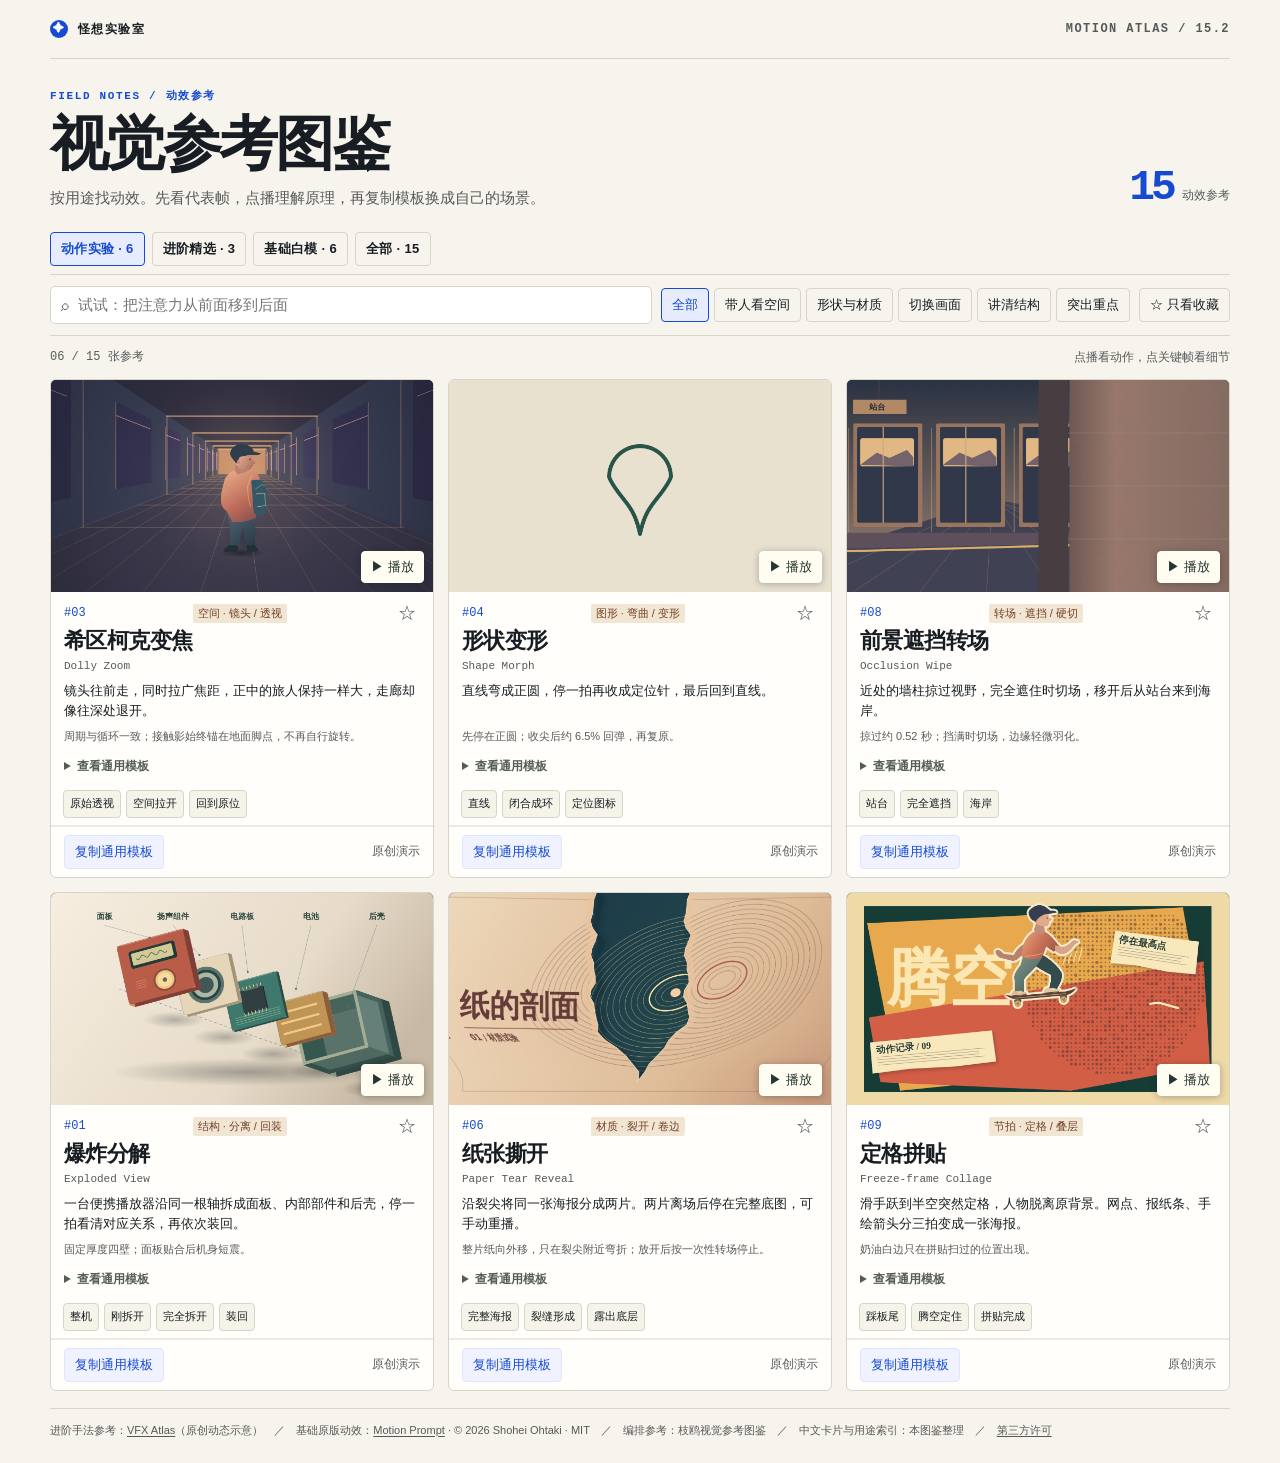
==== commit 44e0d91c: "chore: refine Motion Atlas template and licensing" ====
--- a/index.html
+++ b/index.html
@@ -5,12 +5,12 @@
 @media(max-width:1000px){main,.top,footer{width:calc(100% - 44px)}.grid{grid-template-columns:repeat(2,minmax(0,1fr))}}@media(max-width:580px){main,.top,footer{width:calc(100% - 28px)}header{padding-top:22px}.counter{display:none}.grid{grid-template-columns:1fr}.top{height:47px}.controls{align-items:stretch}.search{flex-basis:100%}.actions{margin-left:0}.rail{font-size:11px}}
 .shelves{display:flex;gap:7px;margin-bottom:8px}.shelves button{letter-spacing:.025em;font-weight:650}.card.featured .description{min-height:3.25em}.credit{font-size:11px;color:#555a59;padding-top:5px}.featuretag{font-size:11px;color:#754327;padding:1px 5px;border-radius:2px;background:#f1e9d9}.stage .meter{background:#c26e43}.shelves{flex-wrap:wrap}.beats{display:flex;gap:5px;padding:7px 12px;border-bottom:1px solid #edeae2}.beats button{font-size:11px;padding:4px 6px;white-space:nowrap;background:#f6f3e9}.beats button[aria-pressed=true]{background:#e6ecfd;border-color:var(--blue)}.study .featuretag{background:#f1e5d4}.stage canvas{aspect-ratio:auto}.card[data-id=s04] .stage{background:#e9e1d0}.card[data-id=s04] .stage canvas{background:#e9e1d0}.beats{flex-wrap:wrap}.beats button[aria-label$="：重播"]{color:#2847a6;border-color:#b2bfe2}.stage{aspect-ratio:9/5;background:#262e30;display:grid;place-items:center}.stage canvas{width:100%;height:100%;object-fit:contain}.stage .preview{position:absolute;right:9px;bottom:9px;z-index:1;padding:5px 9px;background:#fffdf2;color:#263531;border-color:#fffdf2;box-shadow:0 1px 7px #101c3050}.card{display:flex;flex-direction:column}.card .links{margin-top:auto}.card.base .stage{background:#e9e6dd}.card.base .featuretag{color:#526259;background:#e9eee6}.template{margin:0 13px 8px;color:#535d55;font-size:12px}.template summary{cursor:pointer;font-weight:650}.template p{margin:6px 0 0;white-space:normal}.card .source-note{font-size:11px;color:#58665e}
 .stage .meter{visibility:hidden}.stage.is-playing .meter{visibility:visible}</style></head>
-<body><div class="top"><strong><span class="dot" aria-hidden="true">✦</span> 怪想实验室</strong><span class="edition">MOTION ATLAS / 15.1</span></div>
+<body><div class="top"><strong><span class="dot" aria-hidden="true">✦</span> 怪想实验室</strong><span class="edition">MOTION ATLAS / 15.2</span></div>
 <main><header><div><p class="micro">FIELD NOTES / 动效参考</p><h1>视觉参考图鉴</h1><p>按用途找动效。先看代表帧，点播理解原理，再复制模板换成自己的场景。</p></div><div class="counter" aria-label="共十五条参考"><b>15</b> 动效参考</div></header>
 <div class="shelves" aria-label="切换图鉴分区"><button data-shelf="studies">动作实验 · 6</button><button data-shelf="featured">进阶精选 · 3</button><button data-shelf="base">基础白模 · 6</button><button data-shelf="all">全部 · 15</button></div><div class="controls"><label class="search"><span aria-hidden="true">⌕</span><input id="q" type="search" aria-label="搜动效" placeholder="试试：把注意力从前面移到后面" autocomplete="off"></label><div class="filters" aria-label="按用途筛选"></div><div class="actions"><button id="favorites" aria-pressed="false">☆ 只看收藏</button></div></div>
 <div class="rail"><span class="status" id="count" aria-live="polite"></span><span id="rail-note"></span></div><div class="grid"></div><div class="empty" hidden>没有匹配的样卡。可以清空搜索或换一个分类。 <button id="reset">清除筛选</button></div>
-</main><footer>进阶手法参考：<a href="https://atlas.letz.ai/" target="_blank" rel="noopener noreferrer">VFX Atlas</a>（原创动态示意）　／　基础原版动效：<a href="https://github.com/showheyohtaki/motion-prompt" target="_blank" rel="noopener noreferrer">Motion Prompt</a> · © 2026 Shohei Ohtaki · MIT　／　编排参考：枝鸥视觉参考图鉴　／　中文卡片与用途索引：本图鉴整理　／　<a href="THIRD-PARTY-NOTICES.md">第三方许可</a></footer><div id="toast" role="status" hidden></div>
-<script type="application/json" id="cards">[{"id": "s03", "name": "希区柯克变焦", "en": "Dolly Zoom", "study": true, "group": "带人看空间", "seconds": 4.6, "dims": [720, 400], "desc": "镜头往前走，同时拉广焦距，正中的旅人保持一样大，走廊却像往深处退开。", "prompt": "对准[主体]沿镜头轴[推进或后拉]，同时反向调整焦距，始终保持主体在画面中的尺寸和位置几乎不变。让[背景中的纵深参照]明显拉伸或压缩。把[情绪转折]放在透视最强的一拍，不要直接缩放整帧。", "tags": ["镜头推近背景拉远", "走廊变长", "希区柯克", "眩晕", "主体大小不变", "透视变化"], "category": "空间 · 镜头 / 透视", "note": "周期与循环一致；接触影始终锚在地面脚点，不再自行旋转。", "beats": [["原始透视", 0.08], ["空间拉开", 0.54], ["回到原位", 0.991]], "rate": 1, "poster": 0.54}, {"id": "s04", "name": "形状变形", "en": "Shape Morph", "study": true, "group": "形状与材质", "seconds": 2.9, "dims": [720, 400], "desc": "直线弯成正圆，停一拍再收成定位针，最后回到直线。", "prompt": "让[起始轮廓]连续变形成[目标轮廓]。控制同一条轮廓的锚点和切线，不淡入替换、不凭空长出无关联细节。在[中间轮廓]停一拍，落定前给一次短促回弹。", "tags": ["轮廓变形", "线条变成图标", "圆变成定位针", "形状变来变去", "一条连续的线"], "category": "图形 · 弯曲 / 变形", "note": "先停在正圆；收尖后约 6.5% 回弹，再复原。", "beats": [["直线", 0.02], ["闭合成环", 0.33], ["定位图标", 0.65]], "rate": 1, "poster": 0.65}, {"id": "s08", "name": "前景遮挡转场", "en": "Occlusion Wipe", "study": true, "group": "切换画面", "seconds": 4.3, "dims": [720, 400], "desc": "近处的墙柱掠过视野，完全遮住时切场，移开后从站台来到海岸。", "prompt": "让镜头从[场景 A]横移经过贴近镜头的[前景遮挡物]，遮挡物比远处背景移动快；在画面被完全覆盖时切换到[场景 B]，遮挡物离开后再露出新场景。保留前后移动方向，边缘只加轻微运动模糊。", "tags": ["柱子遮挡换场", "从墙后穿过去", "镜头经过前景", "空间切换", "无感换场"], "category": "转场 · 遮挡 / 硬切", "note": "掠过约 0.52 秒；挡满时切场，边缘轻微羽化。", "beats": [["站台", 0.08], ["完全遮挡", 0.315], ["海岸", 0.55]], "rate": 1, "poster": 0.292}, {"id": "s01", "name": "爆炸分解", "en": "Exploded View", "study": true, "group": "讲清结构", "seconds": 5.6, "dims": [720, 400], "desc": "一台便携播放器沿同一根轴拆成面板、内部部件和后壳，停一拍看清对应关系，再依次装回。", "prompt": "把[设备或物件]从完整状态沿[拆解轴]依次移开[部件列表]。保持各部件的形状、装配顺序和尺度不变；完全展开时留出阅读[标注]的时间。回装时让真实接触先发生，再给轻微机械顿挫。", "tags": ["分层", "机械", "零件拆开再装回", "展示内部结构", "拆解", "组装"], "category": "结构 · 分离 / 回装", "note": "固定厚度四壁；面板贴合后机身短震。", "beats": [["整机", 0.07], ["刚拆开", 0.3], ["完全拆开", 0.55], ["装回", 0.994]], "rate": 1, "poster": 0.55}, {"id": "s06", "name": "纸张撕开", "en": "Paper Tear Reveal", "study": true, "group": "切换画面", "seconds": 4.5, "dims": [720, 400], "desc": "沿裂尖将同一张海报分成两片。两片离场后停在完整底图，可手动重播。", "prompt": "让[上层画面]像一张纸，从[裂口起点]撕向[裂口终点]，露出[下层画面]。裂尖前的纸面保持连贯，裂口两侧随裂尖推进后翻、离场；只在边缘加入纤维、卷边高光和落在底层的投影。结束停在完整底图，不倒放。", "tags": ["撕裂", "揭开", "扒掉表层", "材质转场", "纸张卷边", "把纸撕开看看下面"], "category": "材质 · 裂开 / 卷边", "note": "整片纸向外移，只在裂尖附近弯折；放开后按一次性转场停止。", "beats": [["完整海报", 0.038], ["裂缝形成", 0.31], ["露出底层", 0.94]], "rate": 1, "once": true, "poster": 0.47}, {"id": "s09", "name": "定格拼贴", "en": "Freeze-frame Collage", "study": true, "group": "突出重点", "seconds": 5.4, "dims": [720, 400], "desc": "滑手跃到半空突然定格，人物脱离原背景。网点、报纸条、手绘箭头分三拍变成一张海报。", "prompt": "在[主体动作]达到[动作峰值]的一帧停格，把[主体]从[原场景]抠出。让[拼贴底图]扫过主体时才出现轮廓；随后按节拍加入[纸片或纹理]和[手绘标记]。让停格、底图、点缀是三个可读的节奏。", "tags": ["停格", "人物抠出", "滑板腾空", "漫画感", "报纸拼贴", "在最有张力的一帧停住"], "category": "节拍 · 定格 / 叠层", "note": "奶油白边只在拼贴扫过的位置出现。", "beats": [["踩板尾", 0.197], ["腾空定住", 0.42], ["拼贴完成", 0.77]], "rate": 1, "poster": 0.65}, {"id": "a107", "name": "多层景深运镜", "en": "Multiplane Camera", "group": "带人看空间", "seconds": 6.8, "dims": [720, 400], "desc": "从松枝间推向湖心亭：湖面水纹与倒影也依深度前移，远山变化最小。", "prompt": "沿同一消失点穿过[前景遮挡物]，推向[中景主体]，以[远景参照物]保持空间方向。按深度分配缩放和位移，近处出画快，远处变化小；[地面或水面纹理]跟随其所在平面，不要钉在屏幕上。", "tags": ["层次", "插画", "视差", "远近", "推入世界", "把平面做出纵深", "镜头穿过前景看到里面"], "slug": "multiplane-camera", "category": "动态示意", "note": "原创插画演示 · 依据 VFX Atlas 手法", "beats": [["层次建立", 0], ["水面推进", 0.29], ["推近湖心", 0.53], ["缓退归位", 0.8]], "poster": 0.4, "playUntil": 0.56}, {"id": "a159", "name": "狭缝扫描", "en": "Slit-Scan Photography", "group": "切换画面", "seconds": 5.8, "dims": [720, 400], "desc": "持续采样一条虚拟窄缝，把不同时刻的颜色沿深度展开。看亮斑如何顺着光轨掠出画框。", "prompt": "固定[消失点位置]，持续采样一条虚拟狭缝里的[光源、纹理和配色]，把不同时刻的采样沿深度排开。近处的光轨变宽、亮部顺光轨掠过；光带保留暗隙，不用外扩圆环或静态扇形射线。在[目标色调或场景]收束。", "tags": ["穿梭", "隧道", "光轨", "光带", "科幻", "从一个空间进入另一个空间", "穿过一道光门"], "slug": "slit-scan-photography", "category": "动态示意", "note": "原创数字示意 · 虚拟窄缝采样，不是光学实拍", "beats": [["细光起势", 0.18], ["亮斑掠过", 0.44], ["暖色尾迹", 0.7]], "poster": 0.44}, {"id": "a133", "name": "动态排版", "en": "Kinetic Typography", "group": "突出重点", "seconds": 5.8, "dims": [720, 400], "desc": "同一字族的 LOUD 砸落，O 的字孔揭开 QUIET；收尾顺着 Q 的字孔翻回开场。", "prompt": "让[第一句标题]按[口播重音]逐字落拍；选[带内孔的字形]，放大字孔揭出[下一句标题]。字孔尚小时只露底色，等下一句能完整容纳再显字。若标题没有闭合字孔，就用与字形风格一致的独立遮罩。", "tags": ["文字", "节拍", "有重量的开场", "开场标题", "跟着口播重音动", "文字撞进来", "让大字跟着节奏进来"], "slug": "kinetic-typography", "category": "动态示意", "note": "原创标题演示 · 依据 VFX Atlas 手法", "beats": [["重音落下", 0.157], ["字孔揭幕", 0.49], ["留白一拍", 0.78], ["字孔回环", 0.897]], "poster": 0.49}, {"id": "033", "name": "焦点转移", "en": "Rack Focus", "group": "突出重点", "pack": "camera", "index": 8, "seconds": 9.4, "desc": "机位不动，前景和后景交换清晰度。适合把视线从一个对象交给另一个。", "prompt": "固定机位和构图，将焦点从[前景主体]连续移到[后景主体]。随焦点移动交换两者的清晰度；中途不要靠镜头平移、整体缩放或切镜替代。", "tags": ["焦点", "景深", "虚实", "前景", "后景", "注意力", "把注意力从前面移到后面", "镜头不动把视线移到另一个对象"], "poster": 0.272, "playUntil": 0.5}, {"id": "005", "name": "遮罩揭示", "en": "Mask Reveal", "group": "突出重点", "pack": "motion", "index": 4, "seconds": 4.7, "desc": "用移动的遮罩逐步露出内容。适合揭开标题、关键字或结论。", "prompt": "保持[内容主体]原位，用[遮罩轮廓]沿[运动方向]推进，让[需要依次出现的内容]逐步露出。不要把内容当一个整块跟着遮罩移走。", "tags": ["标题", "文字", "结论", "擦出", "渐显", "让标题一点一点出现", "让内容从遮挡里露出来"], "poster": 0.26, "playUntil": 0.5}, {"id": "030", "name": "环绕运镜", "en": "Orbit / Arc Shot", "group": "带人看空间", "pack": "camera", "index": 5, "seconds": 9.4, "desc": "镜头沿弧线侧移，持续对准主体。适合揭示立体物体的另一侧。", "prompt": "镜头沿[弧线方向及角度]围绕[固定主体]移动并持续对准它；让[近景参照]和[背景参照]按深度产生不同视差。不要只旋转主体或整幅画面。", "tags": ["绕一圈", "绕着拍", "转到侧面", "看到另一侧", "立体", "3D", "围着主体转"], "poster": 0.267, "playUntil": 0.5}, {"id": "031", "name": "升起运镜", "en": "Crane Up", "group": "带人看空间", "pack": "camera", "index": 6, "seconds": 9.4, "desc": "镜头升高，视角从近处逐渐打开。适合由局部交代所在的整体环境。", "prompt": "让镜头从[起始高度]垂直升到[结束高度]，保留[空间参照物]，逐渐揭开被挡住的[新信息]。不要用单纯向上摇摄替代机位升高。", "tags": ["镜头抬高", "从地面升到高空", "鸟瞰", "俯视", "看全貌", "从局部拉开看全局"], "poster": 0.283, "playUntil": 0.5}, {"id": "042", "name": "形状匹配剪辑", "en": "Match Cut", "group": "切换画面", "pack": "camera", "index": 17, "seconds": 9.4, "desc": "让两个画面里的相似轮廓对齐，再直接切换。适合把不同场景连成一个比喻。", "prompt": "将[画面 A 主体]和[画面 B 主体]的[共同形状或动作方向]对齐。前后镜头的关键轮廓尽量同位置、同尺度，在重合的一瞬硬切，不做淡化。", "tags": ["圆形", "相似物体", "轮廓对齐", "比喻", "无缝切换", "同样的形状换场景", "找两个相似轮廓做转场"], "poster": 0.243, "playUntil": 0.5}, {"id": "043", "name": "甩镜转场", "en": "Whip Pan", "group": "切换画面", "pack": "camera", "index": 18, "seconds": 9.4, "desc": "镜头快速横甩，在最模糊的一刻切到下一场。适合有速度感的切换。", "prompt": "先在[场景 A]定住，再朝[运动方向]快速甩镜；在运动模糊最大的一段切到同方向运动的[场景 B]，再减速停在[目标主体]。保持运动方向和速度衔接。", "tags": ["快速切场景", "横甩", "横向运动", "运动模糊", "速度感", "迅速切换画面"], "poster": 0.223, "playUntil": 0.5}]</script>
+</main><footer>进阶手法参考：<a href="https://atlas.letz.ai/" target="_blank" rel="noopener noreferrer">VFX Atlas</a>（原创动态示意）　／　基础原版动效：<a href="https://github.com/showheyohtaki/motion-prompt" target="_blank" rel="noopener noreferrer">Motion Prompt</a> · © 2026 Shohei Ohtaki · MIT　／　编排参考：枝鸥视觉参考图鉴　／　中文卡片与用途索引：本图鉴整理　／　<a href="https://github.com/Ian-zy1/motion-atlas/blob/main/THIRD-PARTY-NOTICES.md">第三方许可</a></footer><div id="toast" role="status" hidden></div>
+<script type="application/json" id="cards">[{"id": "s03", "name": "希区柯克变焦", "en": "Dolly Zoom", "study": true, "group": "带人看空间", "seconds": 4.6, "dims": [720, 400], "desc": "镜头往前走，同时拉广焦距，正中的旅人保持一样大，走廊却像往深处退开。", "prompt": "对准[主体]沿镜头轴[推进或后拉]，同时反向调整焦距，始终保持主体在画面中的尺寸和位置几乎不变。让[背景中的纵深参照]明显拉伸或压缩。把[情绪转折]放在透视最强的一拍，不要直接缩放整帧。", "tags": ["镜头推近背景拉远", "走廊变长", "希区柯克", "眩晕", "主体大小不变", "透视变化"], "category": "空间 · 镜头 / 透视", "note": "周期与循环一致；接触影始终锚在地面脚点，不再自行旋转。", "beats": [["原始透视", 0.08], ["空间拉开", 0.54], ["回到原位", 0.991]], "rate": 1, "poster": 0.54}, {"id": "s04", "name": "形状变形", "en": "Shape Morph", "study": true, "group": "形状与材质", "seconds": 2.9, "dims": [720, 400], "desc": "直线弯成正圆，停一拍再收成定位针，最后回到直线。", "prompt": "让[起始轮廓]连续变形成[目标轮廓]。控制同一条轮廓的锚点和切线，不淡入替换、不凭空长出无关联细节。在[中间轮廓]停一拍，落定前给一次短促回弹。", "tags": ["轮廓变形", "线条变成图标", "圆变成定位针", "形状变来变去", "一条连续的线"], "category": "图形 · 弯曲 / 变形", "note": "先停在正圆；收尖后约 6.5% 回弹，再复原。", "beats": [["直线", 0.02], ["闭合成环", 0.33], ["定位图标", 0.65]], "rate": 1, "poster": 0.65}, {"id": "s08", "name": "前景遮挡转场", "en": "Occlusion Wipe", "study": true, "group": "切换画面", "seconds": 4.3, "dims": [720, 400], "desc": "近处的墙柱掠过视野，完全遮住时切场，移开后从站台来到海岸。", "prompt": "让镜头从[场景 A]横移经过贴近镜头的[前景遮挡物]，遮挡物比远处背景移动快；在画面被完全覆盖时切换到[场景 B]，遮挡物离开后再露出新场景。保留前后移动方向，边缘只加轻微运动模糊。", "tags": ["柱子遮挡换场", "从墙后穿过去", "镜头经过前景", "空间切换", "无感换场"], "category": "转场 · 遮挡 / 硬切", "note": "掠过约 0.52 秒；挡满时切场，边缘轻微羽化。", "beats": [["站台", 0.08], ["完全遮挡", 0.315], ["海岸", 0.55]], "rate": 1, "poster": 0.292}, {"id": "s01", "name": "爆炸分解", "en": "Exploded View", "study": true, "group": "讲清结构", "seconds": 5.6, "dims": [720, 400], "desc": "一台便携播放器沿同一根轴拆成面板、内部部件和后壳，停一拍看清对应关系，再依次装回。", "prompt": "把[设备或物件]从完整状态沿[拆解轴]依次移开[部件列表]。保持各部件的形状、装配顺序和尺度不变；完全展开时留出阅读[标注]的时间。回装时让真实接触先发生，再给轻微机械顿挫。", "tags": ["分层", "机械", "零件拆开再装回", "展示内部结构", "拆解", "组装"], "category": "结构 · 分离 / 回装", "note": "固定厚度四壁；面板贴合后机身短震。", "beats": [["整机", 0.07], ["刚拆开", 0.3], ["完全拆开", 0.55], ["装回", 0.994]], "rate": 1, "poster": 0.55}, {"id": "s06", "name": "纸张撕开", "en": "Paper Tear Reveal", "study": true, "group": "切换画面", "seconds": 4.5, "dims": [720, 400], "desc": "沿裂尖将同一张海报分成两片。两片离场后停在完整底图，可手动重播。", "prompt": "让[上层画面]像一张纸，从[裂口起点]撕向[裂口终点]，露出[下层画面]。裂尖前的纸面保持连贯，裂口两侧随裂尖推进后翻、离场；只在边缘加入纤维、卷边高光和落在底层的投影。结束停在完整底图，不倒放。", "tags": ["撕裂", "揭开", "扒掉表层", "材质转场", "纸张卷边", "把纸撕开看看下面"], "category": "材质 · 裂开 / 卷边", "note": "整片纸向外移，只在裂尖附近弯折；放开后按一次性转场停止。", "beats": [["完整海报", 0.038], ["裂缝形成", 0.31], ["露出底层", 0.94]], "rate": 1, "once": true, "poster": 0.47}, {"id": "s09", "name": "定格拼贴", "en": "Freeze-frame Collage", "study": true, "group": "突出重点", "seconds": 5.4, "dims": [720, 400], "desc": "滑手跃到半空突然定格，人物脱离原背景。网点、报纸条、手绘箭头分三拍变成一张海报。", "prompt": "在[主体动作]达到[动作峰值]的一帧停格，把[主体]从[原场景]抠出。让[拼贴底图]扫过主体时才出现轮廓；随后按节拍加入[纸片或纹理]和[手绘标记]。让停格、底图、点缀是三个可读的节奏。", "tags": ["停格", "人物抠出", "滑板腾空", "漫画感", "报纸拼贴", "在最有张力的一帧停住"], "category": "节拍 · 定格 / 叠层", "note": "奶油白边只在拼贴扫过的位置出现。", "beats": [["踩板尾", 0.197], ["腾空定住", 0.42], ["拼贴完成", 0.77]], "rate": 1, "poster": 0.65}, {"id": "a107", "name": "多层景深运镜", "en": "Multiplane Camera", "group": "带人看空间", "seconds": 6.8, "dims": [720, 400], "desc": "从松枝间推向湖心亭：湖面水纹与倒影也依深度前移，远山变化最小。", "prompt": "沿同一消失点穿过[前景遮挡物]，推向[中景主体]，以[远景参照物]保持空间方向。按深度分配缩放和位移，近处出画快，远处变化小；[地面或水面纹理]跟随其所在平面，不要钉在屏幕上。", "tags": ["层次", "插画", "视差", "远近", "推入世界", "把平面做出纵深", "镜头穿过前景看到里面"], "slug": "multiplane-camera", "category": "动态示意", "note": "原创插画演示 · 依据 VFX Atlas 手法", "beats": [["层次建立", 0], ["水面推进", 0.29], ["推近湖心", 0.53], ["缓退归位", 0.8]], "poster": 0.4, "playUntil": 0.56}, {"id": "a159", "name": "狭缝扫描", "en": "Slit-Scan Photography", "group": "切换画面", "seconds": 5.8, "dims": [720, 400], "desc": "持续采样一条虚拟窄缝，把不同时刻的颜色沿深度展开。看亮斑如何顺着光轨掠出画框。", "prompt": "固定[消失点位置]，持续采样一条虚拟狭缝里的[光源、纹理和配色]，把不同时刻的采样沿深度排开。近处的光轨变宽、亮部顺光轨掠过；光带保留暗隙，不用外扩圆环或静态扇形射线。在[目标色调或场景]收束。", "tags": ["穿梭", "隧道", "光轨", "光带", "科幻", "从一个空间进入另一个空间", "穿过一道光门"], "slug": "slit-scan-photography", "category": "动态示意", "note": "原创数字示意 · 虚拟窄缝采样，不是光学实拍", "beats": [["细光起势", 0.18], ["亮斑掠过", 0.44], ["暖色尾迹", 0.7]], "poster": 0.44}, {"id": "a133", "name": "动态排版", "en": "Kinetic Typography", "group": "突出重点", "seconds": 5.8, "dims": [720, 400], "desc": "同一字族的 LOUD 砸落，O 的字孔揭开 QUIET；收尾顺着 Q 的字孔翻回开场。", "prompt": "让[第一句标题]按[口播重音]逐字落拍。单个英文词不拆断，同行字母同字族同基线。选[带内孔的字形]，放大字孔揭出[下一句标题]。字孔尚小时只露底色，等下一句能完整容纳再显字。若标题没有闭合字孔，就用与字形风格一致的独立遮罩。", "tags": ["文字", "节拍", "有重量的开场", "开场标题", "跟着口播重音动", "文字撞进来", "让大字跟着节奏进来"], "slug": "kinetic-typography", "category": "动态示意", "note": "原创标题演示 · 依据 VFX Atlas 手法", "beats": [["重音落下", 0.157], ["字孔揭幕", 0.49], ["留白一拍", 0.78], ["字孔回环", 0.897]], "poster": 0.49}, {"id": "033", "name": "焦点转移", "en": "Rack Focus", "group": "突出重点", "pack": "camera", "index": 8, "seconds": 9.4, "desc": "机位不动，前景和后景交换清晰度。适合把视线从一个对象交给另一个。", "prompt": "固定机位和构图，将焦点从[前景主体]连续移到[后景主体]。随焦点移动交换两者的清晰度；中途不要靠镜头平移、整体缩放或切镜替代。", "tags": ["焦点", "景深", "虚实", "前景", "后景", "注意力", "把注意力从前面移到后面", "镜头不动把视线移到另一个对象"], "poster": 0.272, "playUntil": 0.5}, {"id": "005", "name": "遮罩揭示", "en": "Mask Reveal", "group": "突出重点", "pack": "motion", "index": 4, "seconds": 4.7, "desc": "用移动的遮罩逐步露出内容。适合揭开标题、关键字或结论。", "prompt": "保持[内容主体]原位，用[遮罩轮廓]沿[运动方向]推进，让[需要依次出现的内容]逐步露出。不要把内容当一个整块跟着遮罩移走。", "tags": ["标题", "文字", "结论", "擦出", "渐显", "让标题一点一点出现", "让内容从遮挡里露出来"], "poster": 0.26, "playUntil": 0.5}, {"id": "030", "name": "环绕运镜", "en": "Orbit / Arc Shot", "group": "带人看空间", "pack": "camera", "index": 5, "seconds": 9.4, "desc": "镜头沿弧线侧移，持续对准主体。适合揭示立体物体的另一侧。", "prompt": "镜头沿[弧线方向及角度]围绕[固定主体]移动并持续对准它；让[近景参照]和[背景参照]按深度产生不同视差。不要只旋转主体或整幅画面。", "tags": ["绕一圈", "绕着拍", "转到侧面", "看到另一侧", "立体", "3D", "围着主体转"], "poster": 0.267, "playUntil": 0.5}, {"id": "031", "name": "升起运镜", "en": "Crane Up", "group": "带人看空间", "pack": "camera", "index": 6, "seconds": 9.4, "desc": "镜头升高，视角从近处逐渐打开。适合由局部交代所在的整体环境。", "prompt": "让镜头从[起始高度]垂直升到[结束高度]，保留[空间参照物]，逐渐揭开被挡住的[新信息]。不要用单纯向上摇摄替代机位升高。", "tags": ["镜头抬高", "从地面升到高空", "鸟瞰", "俯视", "看全貌", "从局部拉开看全局"], "poster": 0.283, "playUntil": 0.5}, {"id": "042", "name": "形状匹配剪辑", "en": "Match Cut", "group": "切换画面", "pack": "camera", "index": 17, "seconds": 9.4, "desc": "让两个画面里的相似轮廓对齐，再直接切换。适合把不同场景连成一个比喻。", "prompt": "将[画面 A 主体]和[画面 B 主体]的[共同形状或动作方向]对齐。前后镜头的关键轮廓尽量同位置、同尺度，在重合的一瞬硬切，不做淡化。", "tags": ["圆形", "相似物体", "轮廓对齐", "比喻", "无缝切换", "同样的形状换场景", "找两个相似轮廓做转场"], "poster": 0.243, "playUntil": 0.5}, {"id": "043", "name": "甩镜转场", "en": "Whip Pan", "group": "切换画面", "pack": "camera", "index": 18, "seconds": 9.4, "desc": "镜头快速横甩，在最模糊的一刻切到下一场。适合有速度感的切换。", "prompt": "先在[场景 A]定住，再朝[运动方向]快速甩镜；在运动模糊最大的一段切到同方向运动的[场景 B]，再减速停在[目标主体]。保持运动方向和速度衔接。", "tags": ["快速切场景", "横甩", "横向运动", "运动模糊", "速度感", "迅速切换画面"], "poster": 0.223, "playUntil": 0.5}]</script>
 <script>
 /* MIT License
 
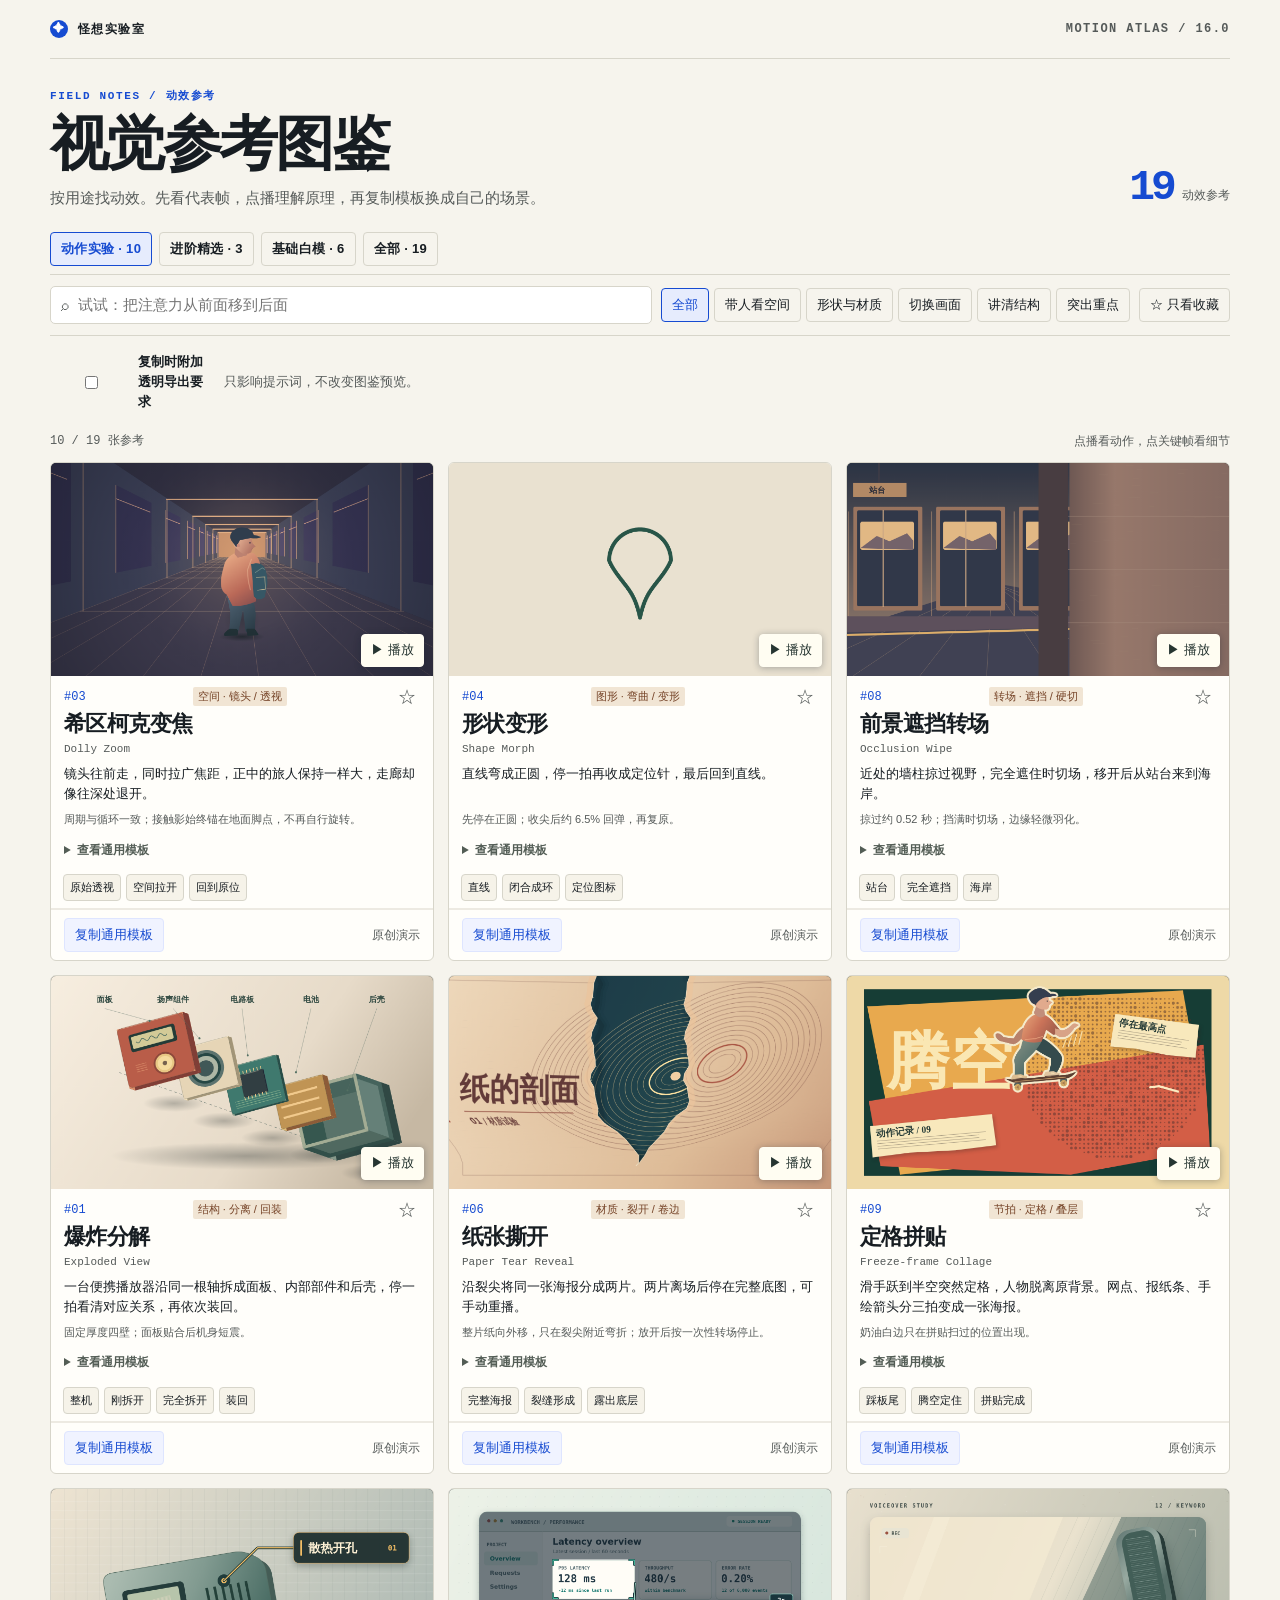
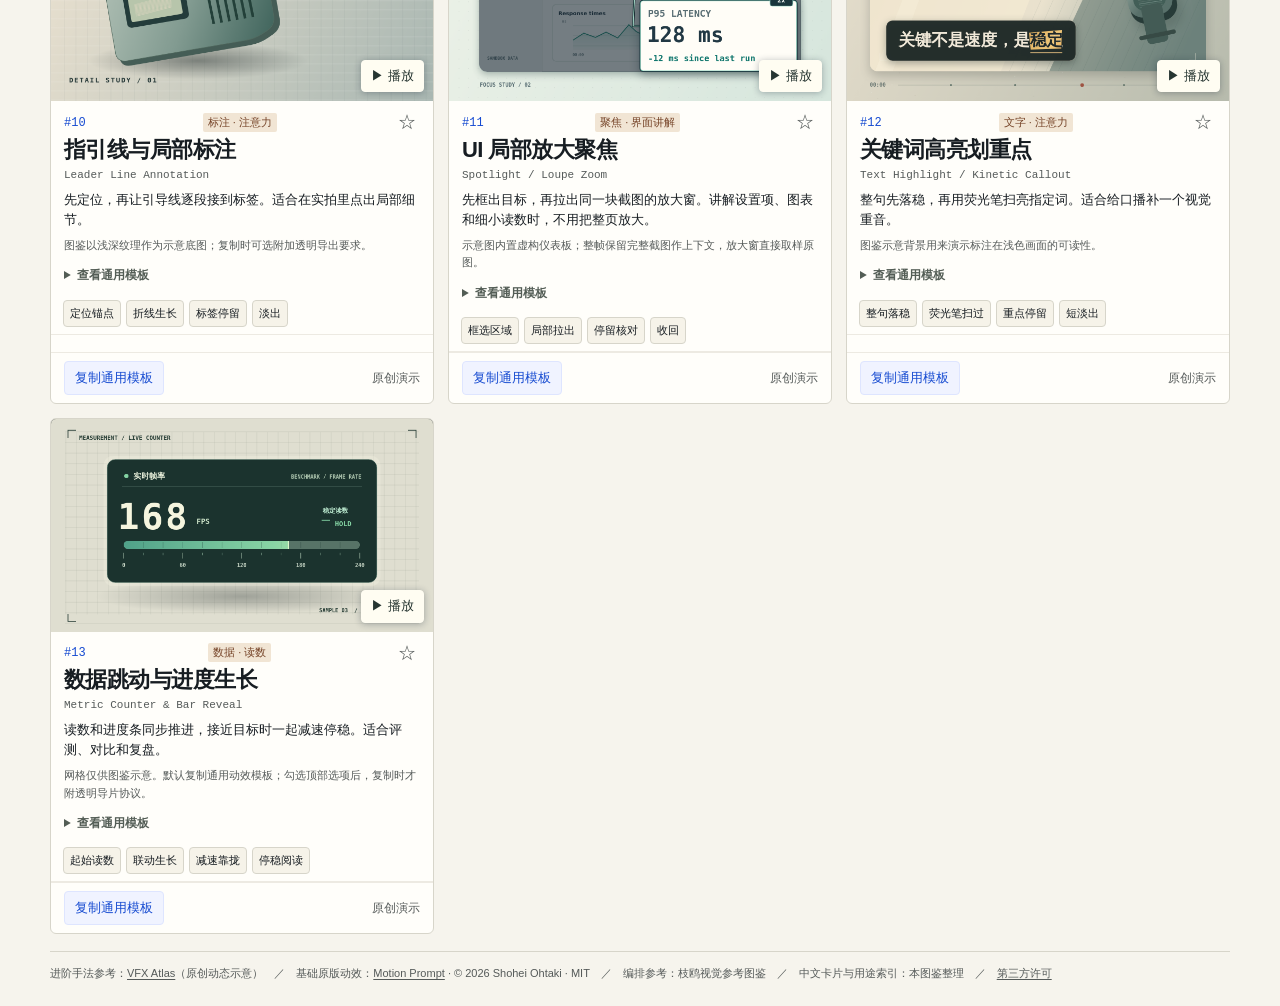
==== commit ef459626: "feat: publish Motion Atlas V16.0" ====
--- a/index.html
+++ b/index.html
@@ -4,13 +4,15 @@
 :root{color-scheme:light;--ink:#171d22;--muted:#555a59;--paper:#f6f4ed;--line:#d7d5ca;--blue:#164bd1;--stage:#101827}*{box-sizing:border-box}body{margin:0;background:var(--paper);color:var(--ink);font:15px/1.55 -apple-system,BlinkMacSystemFont,"PingFang SC","Microsoft YaHei",sans-serif}button,input{font:inherit}button,a{-webkit-tap-highlight-color:transparent}button{cursor:pointer;color:inherit}a{color:inherit}button:focus-visible,a:focus-visible,input:focus-visible{outline:2px solid var(--blue);outline-offset:3px}main,.top,footer{width:min(1180px,calc(100% - 72px));margin:auto}.top{height:59px;display:flex;justify-content:space-between;align-items:center;border-bottom:1px solid var(--line);letter-spacing:.12em;font-size:12px;font-weight:750}.top strong{display:flex;align-items:center;gap:10px}.dot{display:inline-grid;place-items:center;width:18px;height:18px;background:var(--blue);color:white;border-radius:50%;font-size:11px}.edition,.mono,.micro,.en,.index,.status,.count{font-family:ui-monospace,SFMono-Regular,Consolas,monospace}.edition{color:var(--muted)}header{padding:29px 0 23px;display:flex;justify-content:space-between;align-items:end;gap:20px}.micro{font-size:11px;letter-spacing:.15em;color:var(--blue);font-weight:800;margin:0 0 6px}h1{font-size:clamp(34px,5vw,59px);line-height:1.13;letter-spacing:-.045em;margin:0 0 8px;font-weight:850}header p:last-child{margin:0;color:var(--muted)}.counter{display:flex;align-items:baseline;gap:9px;white-space:nowrap;font-size:12px;color:var(--muted)}.counter b{font:700 43px/1 ui-monospace,monospace;color:var(--blue);letter-spacing:-.09em}.controls{border-block:1px solid var(--line);padding:11px 0;display:flex;gap:9px;align-items:center;flex-wrap:wrap}.search{display:flex;flex:1 1 245px;min-width:0;align-items:center;gap:9px;padding:0 10px;background:#fff;border:1px solid var(--line);border-radius:5px;height:38px;color:var(--muted)}input{width:100%;min-width:0;border:0;background:transparent;padding:6px 0;outline:none!important}.search:focus-within{outline:2px solid var(--blue);outline-offset:2px}button{border:1px solid var(--line);background:transparent;border-radius:4px;padding:6px 10px;font-size:13px}button:hover{border-color:var(--blue);color:var(--blue)}button[aria-pressed=true]{border-color:var(--blue);color:var(--blue);background:#e6ecfd}.filters{display:flex;gap:5px;flex-wrap:wrap}.actions{margin-left:auto;display:flex;gap:5px}.rail{display:flex;justify-content:space-between;gap:12px;align-items:center;font-size:12px;padding:12px 0;color:var(--muted)}.grid{display:grid;grid-template-columns:repeat(3,minmax(0,1fr));gap:14px}.card{min-width:0;border:1px solid var(--line);background:#fffefa;border-radius:6px;overflow:hidden}.card[hidden],.empty[hidden]{display:none}.stage{position:relative;background:var(--stage);overflow:hidden}.stage canvas{width:100%;height:auto;display:block}.stage .meter{height:2px;background:#416bea;width:100%;position:absolute;bottom:0;left:0;transform-origin:left;pointer-events:none}.meta{padding:11px 13px 0;display:flex;gap:6px;align-items:center;justify-content:space-between;color:var(--muted);font-size:12px}.index{color:var(--blue)}.fav{border:0;font-size:18px;padding:0 3px;line-height:1.15;min-width:26px}.body{padding:4px 13px 12px}h2{font-size:22px;line-height:1.18;letter-spacing:-.025em;margin:0}.en{font-size:11px;color:var(--muted);margin:4px 0 6px}.description{margin:0;min-height:3.1em;font-size:13px}.links{padding:8px 13px;display:flex;justify-content:space-between;align-items:center;gap:5px;border-top:1px solid #edeae2}.links button{color:var(--blue);background:#f0f3ff;border-color:#dee5ff;white-space:nowrap}.links a{font-size:12px;text-underline-offset:3px;color:var(--muted);white-space:nowrap}.empty{border:1px dashed var(--line);padding:33px 18px;text-align:center;color:var(--muted)}#toast{position:fixed;bottom:18px;left:50%;transform:translateX(-50%);background:#181f28;color:#fff;padding:9px 14px;border-radius:5px;font-size:13px;z-index:3}footer{border-top:1px solid var(--line);margin-top:17px;padding:13px 0 24px;color:var(--muted);font-size:11px}footer a{text-underline-offset:2px}
 @media(max-width:1000px){main,.top,footer{width:calc(100% - 44px)}.grid{grid-template-columns:repeat(2,minmax(0,1fr))}}@media(max-width:580px){main,.top,footer{width:calc(100% - 28px)}header{padding-top:22px}.counter{display:none}.grid{grid-template-columns:1fr}.top{height:47px}.controls{align-items:stretch}.search{flex-basis:100%}.actions{margin-left:0}.rail{font-size:11px}}
 .shelves{display:flex;gap:7px;margin-bottom:8px}.shelves button{letter-spacing:.025em;font-weight:650}.card.featured .description{min-height:3.25em}.credit{font-size:11px;color:#555a59;padding-top:5px}.featuretag{font-size:11px;color:#754327;padding:1px 5px;border-radius:2px;background:#f1e9d9}.stage .meter{background:#c26e43}.shelves{flex-wrap:wrap}.beats{display:flex;gap:5px;padding:7px 12px;border-bottom:1px solid #edeae2}.beats button{font-size:11px;padding:4px 6px;white-space:nowrap;background:#f6f3e9}.beats button[aria-pressed=true]{background:#e6ecfd;border-color:var(--blue)}.study .featuretag{background:#f1e5d4}.stage canvas{aspect-ratio:auto}.card[data-id=s04] .stage{background:#e9e1d0}.card[data-id=s04] .stage canvas{background:#e9e1d0}.beats{flex-wrap:wrap}.beats button[aria-label$="：重播"]{color:#2847a6;border-color:#b2bfe2}.stage{aspect-ratio:9/5;background:#262e30;display:grid;place-items:center}.stage canvas{width:100%;height:100%;object-fit:contain}.stage .preview{position:absolute;right:9px;bottom:9px;z-index:1;padding:5px 9px;background:#fffdf2;color:#263531;border-color:#fffdf2;box-shadow:0 1px 7px #101c3050}.card{display:flex;flex-direction:column}.card .links{margin-top:auto}.card.base .stage{background:#e9e6dd}.card.base .featuretag{color:#526259;background:#e9eee6}.template{margin:0 13px 8px;color:#535d55;font-size:12px}.template summary{cursor:pointer;font-weight:650}.template p{margin:6px 0 0;white-space:normal}.card .source-note{font-size:11px;color:#58665e}
-.stage .meter{visibility:hidden}.stage.is-playing .meter{visibility:visible}</style></head>
-<body><div class="top"><strong><span class="dot" aria-hidden="true">✦</span> 怪想实验室</strong><span class="edition">MOTION ATLAS / 15.2</span></div>
-<main><header><div><p class="micro">FIELD NOTES / 动效参考</p><h1>视觉参考图鉴</h1><p>按用途找动效。先看代表帧，点播理解原理，再复制模板换成自己的场景。</p></div><div class="counter" aria-label="共十五条参考"><b>15</b> 动效参考</div></header>
-<div class="shelves" aria-label="切换图鉴分区"><button data-shelf="studies">动作实验 · 6</button><button data-shelf="featured">进阶精选 · 3</button><button data-shelf="base">基础白模 · 6</button><button data-shelf="all">全部 · 15</button></div><div class="controls"><label class="search"><span aria-hidden="true">⌕</span><input id="q" type="search" aria-label="搜动效" placeholder="试试：把注意力从前面移到后面" autocomplete="off"></label><div class="filters" aria-label="按用途筛选"></div><div class="actions"><button id="favorites" aria-pressed="false">☆ 只看收藏</button></div></div>
+.stage .meter{visibility:hidden}.stage.is-playing .meter{visibility:visible}
+.copy-options{display:flex;align-items:center;flex-wrap:wrap;gap:.35rem .75rem;font-size:13px;margin:1rem 0 .45rem;color:var(--muted)}.copy-options label{display:inline-flex;gap:.35rem;align-items:center;color:var(--ink);font-weight:650;cursor:pointer}.copy-options input{margin:0;accent-color:var(--blue)}.copy-options input:focus-visible{outline:2px solid var(--blue);outline-offset:3px}</style></head>
+<body><div class="top"><strong><span class="dot" aria-hidden="true">✦</span> 怪想实验室</strong><span class="edition">MOTION ATLAS / 16.0</span></div>
+<main><header><div><p class="micro">FIELD NOTES / 动效参考</p><h1>视觉参考图鉴</h1><p>按用途找动效。先看代表帧，点播理解原理，再复制模板换成自己的场景。</p></div><div class="counter" aria-label="共19条参考"><b>19</b> 动效参考</div></header>
+<div class="shelves" aria-label="切换图鉴分区"><button data-shelf="studies">动作实验 · 10</button><button data-shelf="featured">进阶精选 · 3</button><button data-shelf="base">基础白模 · 6</button><button data-shelf="all">全部 · 19</button></div><div class="controls"><label class="search"><span aria-hidden="true">⌕</span><input id="q" type="search" aria-label="搜动效" placeholder="试试：把注意力从前面移到后面" autocomplete="off"></label><div class="filters" aria-label="按用途筛选"></div><div class="actions"><button id="favorites" aria-pressed="false">☆ 只看收藏</button></div></div>
+<div class="copy-options"><label for="transparent-copy"><input type="checkbox" id="transparent-copy" aria-describedby="transparent-copy-help" autocomplete="off"> 复制时附加透明导出要求</label><span id="transparent-copy-help">只影响提示词，不改变图鉴预览。</span></div>
 <div class="rail"><span class="status" id="count" aria-live="polite"></span><span id="rail-note"></span></div><div class="grid"></div><div class="empty" hidden>没有匹配的样卡。可以清空搜索或换一个分类。 <button id="reset">清除筛选</button></div>
 </main><footer>进阶手法参考：<a href="https://atlas.letz.ai/" target="_blank" rel="noopener noreferrer">VFX Atlas</a>（原创动态示意）　／　基础原版动效：<a href="https://github.com/showheyohtaki/motion-prompt" target="_blank" rel="noopener noreferrer">Motion Prompt</a> · © 2026 Shohei Ohtaki · MIT　／　编排参考：枝鸥视觉参考图鉴　／　中文卡片与用途索引：本图鉴整理　／　<a href="https://github.com/Ian-zy1/motion-atlas/blob/main/THIRD-PARTY-NOTICES.md">第三方许可</a></footer><div id="toast" role="status" hidden></div>
-<script type="application/json" id="cards">[{"id": "s03", "name": "希区柯克变焦", "en": "Dolly Zoom", "study": true, "group": "带人看空间", "seconds": 4.6, "dims": [720, 400], "desc": "镜头往前走，同时拉广焦距，正中的旅人保持一样大，走廊却像往深处退开。", "prompt": "对准[主体]沿镜头轴[推进或后拉]，同时反向调整焦距，始终保持主体在画面中的尺寸和位置几乎不变。让[背景中的纵深参照]明显拉伸或压缩。把[情绪转折]放在透视最强的一拍，不要直接缩放整帧。", "tags": ["镜头推近背景拉远", "走廊变长", "希区柯克", "眩晕", "主体大小不变", "透视变化"], "category": "空间 · 镜头 / 透视", "note": "周期与循环一致；接触影始终锚在地面脚点，不再自行旋转。", "beats": [["原始透视", 0.08], ["空间拉开", 0.54], ["回到原位", 0.991]], "rate": 1, "poster": 0.54}, {"id": "s04", "name": "形状变形", "en": "Shape Morph", "study": true, "group": "形状与材质", "seconds": 2.9, "dims": [720, 400], "desc": "直线弯成正圆，停一拍再收成定位针，最后回到直线。", "prompt": "让[起始轮廓]连续变形成[目标轮廓]。控制同一条轮廓的锚点和切线，不淡入替换、不凭空长出无关联细节。在[中间轮廓]停一拍，落定前给一次短促回弹。", "tags": ["轮廓变形", "线条变成图标", "圆变成定位针", "形状变来变去", "一条连续的线"], "category": "图形 · 弯曲 / 变形", "note": "先停在正圆；收尖后约 6.5% 回弹，再复原。", "beats": [["直线", 0.02], ["闭合成环", 0.33], ["定位图标", 0.65]], "rate": 1, "poster": 0.65}, {"id": "s08", "name": "前景遮挡转场", "en": "Occlusion Wipe", "study": true, "group": "切换画面", "seconds": 4.3, "dims": [720, 400], "desc": "近处的墙柱掠过视野，完全遮住时切场，移开后从站台来到海岸。", "prompt": "让镜头从[场景 A]横移经过贴近镜头的[前景遮挡物]，遮挡物比远处背景移动快；在画面被完全覆盖时切换到[场景 B]，遮挡物离开后再露出新场景。保留前后移动方向，边缘只加轻微运动模糊。", "tags": ["柱子遮挡换场", "从墙后穿过去", "镜头经过前景", "空间切换", "无感换场"], "category": "转场 · 遮挡 / 硬切", "note": "掠过约 0.52 秒；挡满时切场，边缘轻微羽化。", "beats": [["站台", 0.08], ["完全遮挡", 0.315], ["海岸", 0.55]], "rate": 1, "poster": 0.292}, {"id": "s01", "name": "爆炸分解", "en": "Exploded View", "study": true, "group": "讲清结构", "seconds": 5.6, "dims": [720, 400], "desc": "一台便携播放器沿同一根轴拆成面板、内部部件和后壳，停一拍看清对应关系，再依次装回。", "prompt": "把[设备或物件]从完整状态沿[拆解轴]依次移开[部件列表]。保持各部件的形状、装配顺序和尺度不变；完全展开时留出阅读[标注]的时间。回装时让真实接触先发生，再给轻微机械顿挫。", "tags": ["分层", "机械", "零件拆开再装回", "展示内部结构", "拆解", "组装"], "category": "结构 · 分离 / 回装", "note": "固定厚度四壁；面板贴合后机身短震。", "beats": [["整机", 0.07], ["刚拆开", 0.3], ["完全拆开", 0.55], ["装回", 0.994]], "rate": 1, "poster": 0.55}, {"id": "s06", "name": "纸张撕开", "en": "Paper Tear Reveal", "study": true, "group": "切换画面", "seconds": 4.5, "dims": [720, 400], "desc": "沿裂尖将同一张海报分成两片。两片离场后停在完整底图，可手动重播。", "prompt": "让[上层画面]像一张纸，从[裂口起点]撕向[裂口终点]，露出[下层画面]。裂尖前的纸面保持连贯，裂口两侧随裂尖推进后翻、离场；只在边缘加入纤维、卷边高光和落在底层的投影。结束停在完整底图，不倒放。", "tags": ["撕裂", "揭开", "扒掉表层", "材质转场", "纸张卷边", "把纸撕开看看下面"], "category": "材质 · 裂开 / 卷边", "note": "整片纸向外移，只在裂尖附近弯折；放开后按一次性转场停止。", "beats": [["完整海报", 0.038], ["裂缝形成", 0.31], ["露出底层", 0.94]], "rate": 1, "once": true, "poster": 0.47}, {"id": "s09", "name": "定格拼贴", "en": "Freeze-frame Collage", "study": true, "group": "突出重点", "seconds": 5.4, "dims": [720, 400], "desc": "滑手跃到半空突然定格，人物脱离原背景。网点、报纸条、手绘箭头分三拍变成一张海报。", "prompt": "在[主体动作]达到[动作峰值]的一帧停格，把[主体]从[原场景]抠出。让[拼贴底图]扫过主体时才出现轮廓；随后按节拍加入[纸片或纹理]和[手绘标记]。让停格、底图、点缀是三个可读的节奏。", "tags": ["停格", "人物抠出", "滑板腾空", "漫画感", "报纸拼贴", "在最有张力的一帧停住"], "category": "节拍 · 定格 / 叠层", "note": "奶油白边只在拼贴扫过的位置出现。", "beats": [["踩板尾", 0.197], ["腾空定住", 0.42], ["拼贴完成", 0.77]], "rate": 1, "poster": 0.65}, {"id": "a107", "name": "多层景深运镜", "en": "Multiplane Camera", "group": "带人看空间", "seconds": 6.8, "dims": [720, 400], "desc": "从松枝间推向湖心亭：湖面水纹与倒影也依深度前移，远山变化最小。", "prompt": "沿同一消失点穿过[前景遮挡物]，推向[中景主体]，以[远景参照物]保持空间方向。按深度分配缩放和位移，近处出画快，远处变化小；[地面或水面纹理]跟随其所在平面，不要钉在屏幕上。", "tags": ["层次", "插画", "视差", "远近", "推入世界", "把平面做出纵深", "镜头穿过前景看到里面"], "slug": "multiplane-camera", "category": "动态示意", "note": "原创插画演示 · 依据 VFX Atlas 手法", "beats": [["层次建立", 0], ["水面推进", 0.29], ["推近湖心", 0.53], ["缓退归位", 0.8]], "poster": 0.4, "playUntil": 0.56}, {"id": "a159", "name": "狭缝扫描", "en": "Slit-Scan Photography", "group": "切换画面", "seconds": 5.8, "dims": [720, 400], "desc": "持续采样一条虚拟窄缝，把不同时刻的颜色沿深度展开。看亮斑如何顺着光轨掠出画框。", "prompt": "固定[消失点位置]，持续采样一条虚拟狭缝里的[光源、纹理和配色]，把不同时刻的采样沿深度排开。近处的光轨变宽、亮部顺光轨掠过；光带保留暗隙，不用外扩圆环或静态扇形射线。在[目标色调或场景]收束。", "tags": ["穿梭", "隧道", "光轨", "光带", "科幻", "从一个空间进入另一个空间", "穿过一道光门"], "slug": "slit-scan-photography", "category": "动态示意", "note": "原创数字示意 · 虚拟窄缝采样，不是光学实拍", "beats": [["细光起势", 0.18], ["亮斑掠过", 0.44], ["暖色尾迹", 0.7]], "poster": 0.44}, {"id": "a133", "name": "动态排版", "en": "Kinetic Typography", "group": "突出重点", "seconds": 5.8, "dims": [720, 400], "desc": "同一字族的 LOUD 砸落，O 的字孔揭开 QUIET；收尾顺着 Q 的字孔翻回开场。", "prompt": "让[第一句标题]按[口播重音]逐字落拍。单个英文词不拆断，同行字母同字族同基线。选[带内孔的字形]，放大字孔揭出[下一句标题]。字孔尚小时只露底色，等下一句能完整容纳再显字。若标题没有闭合字孔，就用与字形风格一致的独立遮罩。", "tags": ["文字", "节拍", "有重量的开场", "开场标题", "跟着口播重音动", "文字撞进来", "让大字跟着节奏进来"], "slug": "kinetic-typography", "category": "动态示意", "note": "原创标题演示 · 依据 VFX Atlas 手法", "beats": [["重音落下", 0.157], ["字孔揭幕", 0.49], ["留白一拍", 0.78], ["字孔回环", 0.897]], "poster": 0.49}, {"id": "033", "name": "焦点转移", "en": "Rack Focus", "group": "突出重点", "pack": "camera", "index": 8, "seconds": 9.4, "desc": "机位不动，前景和后景交换清晰度。适合把视线从一个对象交给另一个。", "prompt": "固定机位和构图，将焦点从[前景主体]连续移到[后景主体]。随焦点移动交换两者的清晰度；中途不要靠镜头平移、整体缩放或切镜替代。", "tags": ["焦点", "景深", "虚实", "前景", "后景", "注意力", "把注意力从前面移到后面", "镜头不动把视线移到另一个对象"], "poster": 0.272, "playUntil": 0.5}, {"id": "005", "name": "遮罩揭示", "en": "Mask Reveal", "group": "突出重点", "pack": "motion", "index": 4, "seconds": 4.7, "desc": "用移动的遮罩逐步露出内容。适合揭开标题、关键字或结论。", "prompt": "保持[内容主体]原位，用[遮罩轮廓]沿[运动方向]推进，让[需要依次出现的内容]逐步露出。不要把内容当一个整块跟着遮罩移走。", "tags": ["标题", "文字", "结论", "擦出", "渐显", "让标题一点一点出现", "让内容从遮挡里露出来"], "poster": 0.26, "playUntil": 0.5}, {"id": "030", "name": "环绕运镜", "en": "Orbit / Arc Shot", "group": "带人看空间", "pack": "camera", "index": 5, "seconds": 9.4, "desc": "镜头沿弧线侧移，持续对准主体。适合揭示立体物体的另一侧。", "prompt": "镜头沿[弧线方向及角度]围绕[固定主体]移动并持续对准它；让[近景参照]和[背景参照]按深度产生不同视差。不要只旋转主体或整幅画面。", "tags": ["绕一圈", "绕着拍", "转到侧面", "看到另一侧", "立体", "3D", "围着主体转"], "poster": 0.267, "playUntil": 0.5}, {"id": "031", "name": "升起运镜", "en": "Crane Up", "group": "带人看空间", "pack": "camera", "index": 6, "seconds": 9.4, "desc": "镜头升高，视角从近处逐渐打开。适合由局部交代所在的整体环境。", "prompt": "让镜头从[起始高度]垂直升到[结束高度]，保留[空间参照物]，逐渐揭开被挡住的[新信息]。不要用单纯向上摇摄替代机位升高。", "tags": ["镜头抬高", "从地面升到高空", "鸟瞰", "俯视", "看全貌", "从局部拉开看全局"], "poster": 0.283, "playUntil": 0.5}, {"id": "042", "name": "形状匹配剪辑", "en": "Match Cut", "group": "切换画面", "pack": "camera", "index": 17, "seconds": 9.4, "desc": "让两个画面里的相似轮廓对齐，再直接切换。适合把不同场景连成一个比喻。", "prompt": "将[画面 A 主体]和[画面 B 主体]的[共同形状或动作方向]对齐。前后镜头的关键轮廓尽量同位置、同尺度，在重合的一瞬硬切，不做淡化。", "tags": ["圆形", "相似物体", "轮廓对齐", "比喻", "无缝切换", "同样的形状换场景", "找两个相似轮廓做转场"], "poster": 0.243, "playUntil": 0.5}, {"id": "043", "name": "甩镜转场", "en": "Whip Pan", "group": "切换画面", "pack": "camera", "index": 18, "seconds": 9.4, "desc": "镜头快速横甩，在最模糊的一刻切到下一场。适合有速度感的切换。", "prompt": "先在[场景 A]定住，再朝[运动方向]快速甩镜；在运动模糊最大的一段切到同方向运动的[场景 B]，再减速停在[目标主体]。保持运动方向和速度衔接。", "tags": ["快速切场景", "横甩", "横向运动", "运动模糊", "速度感", "迅速切换画面"], "poster": 0.223, "playUntil": 0.5}]</script>
+<script type="application/json" id="cards">[{"id": "s03", "name": "希区柯克变焦", "en": "Dolly Zoom", "study": true, "group": "带人看空间", "seconds": 4.6, "dims": [720, 400], "desc": "镜头往前走，同时拉广焦距，正中的旅人保持一样大，走廊却像往深处退开。", "prompt": "对准[主体]沿镜头轴[推进或后拉]，同时反向调整焦距，始终保持主体在画面中的尺寸和位置几乎不变。让[背景中的纵深参照]明显拉伸或压缩。把[情绪转折]放在透视最强的一拍，不要直接缩放整帧。", "tags": ["镜头推近背景拉远", "走廊变长", "希区柯克", "眩晕", "主体大小不变", "透视变化"], "category": "空间 · 镜头 / 透视", "note": "周期与循环一致；接触影始终锚在地面脚点，不再自行旋转。", "beats": [["原始透视", 0.08], ["空间拉开", 0.54], ["回到原位", 0.991]], "rate": 1, "poster": 0.54}, {"id": "s04", "name": "形状变形", "en": "Shape Morph", "study": true, "group": "形状与材质", "seconds": 2.9, "dims": [720, 400], "desc": "直线弯成正圆，停一拍再收成定位针，最后回到直线。", "prompt": "让[起始轮廓]连续变形成[目标轮廓]。控制同一条轮廓的锚点和切线，不淡入替换、不凭空长出无关联细节。在[中间轮廓]停一拍，落定前给一次短促回弹。", "tags": ["轮廓变形", "线条变成图标", "圆变成定位针", "形状变来变去", "一条连续的线"], "category": "图形 · 弯曲 / 变形", "note": "先停在正圆；收尖后约 6.5% 回弹，再复原。", "beats": [["直线", 0.02], ["闭合成环", 0.33], ["定位图标", 0.65]], "rate": 1, "poster": 0.65}, {"id": "s08", "name": "前景遮挡转场", "en": "Occlusion Wipe", "study": true, "group": "切换画面", "seconds": 4.3, "dims": [720, 400], "desc": "近处的墙柱掠过视野，完全遮住时切场，移开后从站台来到海岸。", "prompt": "让镜头从[场景 A]横移经过贴近镜头的[前景遮挡物]，遮挡物比远处背景移动快；在画面被完全覆盖时切换到[场景 B]，遮挡物离开后再露出新场景。保留前后移动方向，边缘只加轻微运动模糊。", "tags": ["柱子遮挡换场", "从墙后穿过去", "镜头经过前景", "空间切换", "无感换场"], "category": "转场 · 遮挡 / 硬切", "note": "掠过约 0.52 秒；挡满时切场，边缘轻微羽化。", "beats": [["站台", 0.08], ["完全遮挡", 0.315], ["海岸", 0.55]], "rate": 1, "poster": 0.292}, {"id": "s01", "name": "爆炸分解", "en": "Exploded View", "study": true, "group": "讲清结构", "seconds": 5.6, "dims": [720, 400], "desc": "一台便携播放器沿同一根轴拆成面板、内部部件和后壳，停一拍看清对应关系，再依次装回。", "prompt": "把[设备或物件]从完整状态沿[拆解轴]依次移开[部件列表]。保持各部件的形状、装配顺序和尺度不变；完全展开时留出阅读[标注]的时间。回装时让真实接触先发生，再给轻微机械顿挫。", "tags": ["分层", "机械", "零件拆开再装回", "展示内部结构", "拆解", "组装"], "category": "结构 · 分离 / 回装", "note": "固定厚度四壁；面板贴合后机身短震。", "beats": [["整机", 0.07], ["刚拆开", 0.3], ["完全拆开", 0.55], ["装回", 0.994]], "rate": 1, "poster": 0.55}, {"id": "s06", "name": "纸张撕开", "en": "Paper Tear Reveal", "study": true, "group": "切换画面", "seconds": 4.5, "dims": [720, 400], "desc": "沿裂尖将同一张海报分成两片。两片离场后停在完整底图，可手动重播。", "prompt": "让[上层画面]像一张纸，从[裂口起点]撕向[裂口终点]，露出[下层画面]。裂尖前的纸面保持连贯，裂口两侧随裂尖推进后翻、离场；只在边缘加入纤维、卷边高光和落在底层的投影。结束停在完整底图，不倒放。", "tags": ["撕裂", "揭开", "扒掉表层", "材质转场", "纸张卷边", "把纸撕开看看下面"], "category": "材质 · 裂开 / 卷边", "note": "整片纸向外移，只在裂尖附近弯折；放开后按一次性转场停止。", "beats": [["完整海报", 0.038], ["裂缝形成", 0.31], ["露出底层", 0.94]], "rate": 1, "once": true, "poster": 0.47}, {"id": "s09", "name": "定格拼贴", "en": "Freeze-frame Collage", "study": true, "group": "突出重点", "seconds": 5.4, "dims": [720, 400], "desc": "滑手跃到半空突然定格，人物脱离原背景。网点、报纸条、手绘箭头分三拍变成一张海报。", "prompt": "在[主体动作]达到[动作峰值]的一帧停格，把[主体]从[原场景]抠出。让[拼贴底图]扫过主体时才出现轮廓；随后按节拍加入[纸片或纹理]和[手绘标记]。让停格、底图、点缀是三个可读的节奏。", "tags": ["停格", "人物抠出", "滑板腾空", "漫画感", "报纸拼贴", "在最有张力的一帧停住"], "category": "节拍 · 定格 / 叠层", "note": "奶油白边只在拼贴扫过的位置出现。", "beats": [["踩板尾", 0.197], ["腾空定住", 0.42], ["拼贴完成", 0.77]], "rate": 1, "poster": 0.65}, {"id": "s10", "name": "指引线与局部标注", "en": "Leader Line Annotation", "study": true, "group": "突出重点", "seconds": 3.6, "dims": [720, 400], "desc": "先定位，再让引导线逐段接到标签。适合在实拍里点出局部细节。", "prompt": "点亮[锚点]指向[细节]，折线从锚点向外逐段接上，线到位后[标签]轻弹、停读、淡出。让标签避开主体，浅色或复杂底片用局部柔暗底、细边或轻影保住对比；不要让字先于线出现。", "tags": ["引导线", "高亮", "箭头", "局部标注", "leader line", "annotation", "callout", "透明叠片"], "category": "标注 · 注意力", "note": "图鉴以浅深纹理作为示意底图；复制时可选附加透明导出要求。", "beats": [["定位锚点", 0.05555555555555556], ["折线生长", 0.18888888888888888], ["标签停留", 0.53], ["淡出", 0.92]], "rate": 1, "poster": 0.54}, {"id": "s11", "name": "UI 局部放大聚焦", "en": "Spotlight / Loupe Zoom", "study": true, "group": "突出重点", "seconds": 4.2, "dims": [720, 400], "desc": "先框出目标，再拉出同一块截图的放大窗。讲解设置项、图表和细小读数时，不用把整页放大。", "prompt": "用[完整截图]交代上下文，先框出[目标区域]，让周围均匀压暗，再从原位置展开[倍率]倍局部放大窗。保留原字和数值，停留够读、轻缓收回；不要灰雾、全屏放大或重画截图。", "tags": ["UI", "截图", "局部放大", "聚焦框", "放大镜", "压暗", "spotlight", "loupe zoom"], "category": "聚焦 · 界面讲解", "note": "示意图内置虚构仪表板；整帧保留完整截图作上下文，放大窗直接取样原图。", "beats": [["框选区域", 0.125], ["局部拉出", 0.24], ["停留核对", 0.53], ["收回", 0.85]], "rate": 1, "poster": 0.53}, {"id": "s12", "name": "关键词高亮划重点", "en": "Text Highlight / Kinetic Callout", "study": true, "group": "突出重点", "seconds": 3.2, "dims": [720, 400], "desc": "整句先落稳，再用荧光笔扫亮指定词。适合给口播补一个视觉重音。", "prompt": "[整句]先落稳，再按重拍用斜笔锋扫过[重点词]，笔触左右略宽于词但不拉大字距，轻收停读后短淡出。复杂浅底用克制轻影或细描边保清晰；拒绝黑底大药丸、紧贴文字的纯色硬矩形，别扫到邻词。", "tags": ["关键词", "划重点", "荧光笔", "口播字幕", "动态文字", "透明叠片", "text highlight", "kinetic callout", "underline"], "category": "文字 · 注意力", "note": "图鉴示意背景用来演示标注在浅色画面的可读性。", "beats": [["整句落稳", 0.2], ["荧光笔扫过", 0.335], ["重点停留", 0.66], ["短淡出", 0.918]], "rate": 1, "poster": 0.66}, {"id": "s13", "name": "数据跳动与进度生长", "en": "Metric Counter & Bar Reveal", "study": true, "group": "讲清结构", "seconds": 3.6, "dims": [720, 400], "desc": "读数和进度条同步推进，接近目标时一起减速停稳。适合评测、对比和复盘。", "prompt": "[指标]先轻滑渐显，落稳后读数从[起始值]到[目标值][单位]，条长按同一减速节奏相对[上限]生长。等宽数字，浅底保对比，停稳留读；不要首帧硬闪、超调回弹或末尾突兀归零。", "tags": ["计数器", "进度条", "数据可视化", "滚动读数", "进度生长", "评测", "metric counter", "bar reveal", "透明叠片"], "category": "数据 · 读数", "note": "网格仅供图鉴示意。默认复制通用动效模板；勾选顶部选项后，复制时才附透明导片协议。", "beats": [["起始读数", 0.05555555555555556], ["联动生长", 0.19], ["减速靠拢", 0.36], ["停稳阅读", 0.7]], "rate": 1, "poster": 0.7}, {"id": "a107", "name": "多层景深运镜", "en": "Multiplane Camera", "group": "带人看空间", "seconds": 6.8, "dims": [720, 400], "desc": "从松枝间推向湖心亭：湖面水纹与倒影也依深度前移，远山变化最小。", "prompt": "沿同一消失点穿过[前景遮挡物]，推向[中景主体]，以[远景参照物]保持空间方向。按深度分配缩放和位移，近处出画快，远处变化小；[地面或水面纹理]跟随其所在平面，不要钉在屏幕上。", "tags": ["层次", "插画", "视差", "远近", "推入世界", "把平面做出纵深", "镜头穿过前景看到里面"], "slug": "multiplane-camera", "category": "动态示意", "note": "原创插画演示 · 依据 VFX Atlas 手法", "beats": [["层次建立", 0], ["水面推进", 0.29], ["推近湖心", 0.53], ["缓退归位", 0.8]], "poster": 0.4, "playUntil": 0.56}, {"id": "a159", "name": "狭缝扫描", "en": "Slit-Scan Photography", "group": "切换画面", "seconds": 5.8, "dims": [720, 400], "desc": "持续采样一条虚拟窄缝，把不同时刻的颜色沿深度展开。看亮斑如何顺着光轨掠出画框。", "prompt": "固定[消失点位置]，持续采样一条虚拟狭缝里的[光源、纹理和配色]，把不同时刻的采样沿深度排开。近处的光轨变宽、亮部顺光轨掠过；光带保留暗隙，不用外扩圆环或静态扇形射线。在[目标色调或场景]收束。", "tags": ["穿梭", "隧道", "光轨", "光带", "科幻", "从一个空间进入另一个空间", "穿过一道光门"], "slug": "slit-scan-photography", "category": "动态示意", "note": "原创数字示意 · 虚拟窄缝采样，不是光学实拍", "beats": [["细光起势", 0.18], ["亮斑掠过", 0.44], ["暖色尾迹", 0.7]], "poster": 0.44}, {"id": "a133", "name": "动态排版", "en": "Kinetic Typography", "group": "突出重点", "seconds": 5.8, "dims": [720, 400], "desc": "同一字族的 LOUD 砸落，O 的字孔揭开 QUIET；收尾顺着 Q 的字孔翻回开场。", "prompt": "让[第一句标题]按[口播重音]逐字落拍。单个英文词不拆断，同行字母同字族同基线。选[带内孔的字形]，放大字孔揭出[下一句标题]。字孔尚小时只露底色，等下一句能完整容纳再显字。若标题没有闭合字孔，就用与字形风格一致的独立遮罩。", "tags": ["文字", "节拍", "有重量的开场", "开场标题", "跟着口播重音动", "文字撞进来", "让大字跟着节奏进来"], "slug": "kinetic-typography", "category": "动态示意", "note": "原创标题演示 · 依据 VFX Atlas 手法", "beats": [["重音落下", 0.157], ["字孔揭幕", 0.49], ["留白一拍", 0.78], ["字孔回环", 0.897]], "poster": 0.49}, {"id": "033", "name": "焦点转移", "en": "Rack Focus", "group": "突出重点", "pack": "camera", "index": 8, "seconds": 9.4, "desc": "机位不动，前景和后景交换清晰度。适合把视线从一个对象交给另一个。", "prompt": "固定机位和构图，将焦点从[前景主体]连续移到[后景主体]。随焦点移动交换两者的清晰度；中途不要靠镜头平移、整体缩放或切镜替代。", "tags": ["焦点", "景深", "虚实", "前景", "后景", "注意力", "把注意力从前面移到后面", "镜头不动把视线移到另一个对象"], "poster": 0.272, "playUntil": 0.5}, {"id": "005", "name": "遮罩揭示", "en": "Mask Reveal", "group": "突出重点", "pack": "motion", "index": 4, "seconds": 4.7, "desc": "用移动的遮罩逐步露出内容。适合揭开标题、关键字或结论。", "prompt": "保持[内容主体]原位，用[遮罩轮廓]沿[运动方向]推进，让[需要依次出现的内容]逐步露出。不要把内容当一个整块跟着遮罩移走。", "tags": ["标题", "文字", "结论", "擦出", "渐显", "让标题一点一点出现", "让内容从遮挡里露出来"], "poster": 0.26, "playUntil": 0.5}, {"id": "030", "name": "环绕运镜", "en": "Orbit / Arc Shot", "group": "带人看空间", "pack": "camera", "index": 5, "seconds": 9.4, "desc": "镜头沿弧线侧移，持续对准主体。适合揭示立体物体的另一侧。", "prompt": "镜头沿[弧线方向及角度]围绕[固定主体]移动并持续对准它；让[近景参照]和[背景参照]按深度产生不同视差。不要只旋转主体或整幅画面。", "tags": ["绕一圈", "绕着拍", "转到侧面", "看到另一侧", "立体", "3D", "围着主体转"], "poster": 0.267, "playUntil": 0.5}, {"id": "031", "name": "升起运镜", "en": "Crane Up", "group": "带人看空间", "pack": "camera", "index": 6, "seconds": 9.4, "desc": "镜头升高，视角从近处逐渐打开。适合由局部交代所在的整体环境。", "prompt": "让镜头从[起始高度]垂直升到[结束高度]，保留[空间参照物]，逐渐揭开被挡住的[新信息]。不要用单纯向上摇摄替代机位升高。", "tags": ["镜头抬高", "从地面升到高空", "鸟瞰", "俯视", "看全貌", "从局部拉开看全局"], "poster": 0.283, "playUntil": 0.5}, {"id": "042", "name": "形状匹配剪辑", "en": "Match Cut", "group": "切换画面", "pack": "camera", "index": 17, "seconds": 9.4, "desc": "让两个画面里的相似轮廓对齐，再直接切换。适合把不同场景连成一个比喻。", "prompt": "将[画面 A 主体]和[画面 B 主体]的[共同形状或动作方向]对齐。前后镜头的关键轮廓尽量同位置、同尺度，在重合的一瞬硬切，不做淡化。", "tags": ["圆形", "相似物体", "轮廓对齐", "比喻", "无缝切换", "同样的形状换场景", "找两个相似轮廓做转场"], "poster": 0.243, "playUntil": 0.5}, {"id": "043", "name": "甩镜转场", "en": "Whip Pan", "group": "切换画面", "pack": "camera", "index": 18, "seconds": 9.4, "desc": "镜头快速横甩，在最模糊的一刻切到下一场。适合有速度感的切换。", "prompt": "先在[场景 A]定住，再朝[运动方向]快速甩镜；在运动模糊最大的一段切到同方向运动的[场景 B]，再减速停在[目标主体]。保持运动方向和速度衔接。", "tags": ["快速切场景", "横甩", "横向运动", "运动模糊", "速度感", "迅速切换画面"], "poster": 0.223, "playUntil": 0.5}]</script>
 <script>
 /* MIT License
 
@@ -649,6 +651,8 @@
 return CELLS;
 })();
 </script>
+<script type="text/plain" id="transparent-protocol">【透明导片协议】输出单文件 HTML + Canvas 2D，默认全透明底，每帧先 clearRect，只绘制效果；不铺全屏底色或底图，不依赖外网。提供 window.renderAt(t)，t 为秒数，同一 t 可确定性重绘。
+</script>
 <script>
 const feature={};
 const clamp=(v,a=0,b=1)=>Math.max(a,Math.min(b,v));
@@ -1347,8 +1351,287 @@
  }
 
 };
+feature.s10=(k,w,h,t)=>{
+ const sx=w/720,sy=h/400;
+ k.save();k.scale(sx,sy);
+ // A bright, textured product sketch makes the contrast fallback visible.
+ k.fillStyle=grad(k,0,0,720,400,[[0,'#eee4d2'],[1,'#a9b7b2']]);k.fillRect(0,0,720,400);
+ for(let j=0;j<23;j++)line(k,[[0,24+j*17],[720,24+j*17]],'#ffffff30',1);
+ for(let j=0;j<33;j++)line(k,[[25+j*22,0],[25+j*22,400]],'#445b5b16',1);
+ softShadow(k,277,324,207,35,.43);
+ k.save();k.translate(271,217);k.rotate(-.17);
+ roundPoly(k,[[-157,-78],[111,-78],[153,-49],[153,73],[109,94],[-157,94]],19,'#455d56');
+ roundPoly(k,[[-163,-84],[106,-84],[143,-58],[143,65],[100,84],[-163,84]],19,grad(k,-140,-80,150,80,[[0,'#aabbb0'],[.46,'#829b91'],[1,'#3d625a']]),'#536b60');
+ rr(k,-132,-47,118,71,8,'#243c3b');rr(k,-123,-39,98,53,4,'#b7c5ab');
+ for(let j=0;j<12;j++)line(k,[[-113,-18+j*2],[-43,-24+j*2]],'#e4dac5aa',1);
+ for(let j=0;j<6;j++)line(k,[[27+j*15,-26],[29+j*15,43]],'#234039',5);
+ k.restore();
+ k.fillStyle='#283a39';k.font='700 13px ui-monospace,monospace';k.letterSpacing='2px';k.fillText('DETAIL STUDY / 01',34,365);k.letterSpacing='0px';
+ const p=[[326,173],[389,111],[459,111]],accent='#f4bf66';
+ const up=1-speedCurve(3.08,3.48,t);
+ k.save();k.globalAlpha=up*flow(.05,.25,t);
+ dot(k,...p[0],12,'#203c3b');dot(k,...p[0],5,accent);
+ k.lineCap=k.lineJoin='round';
+ const g1=flow(.27,.58,t),g2=flow(.57,.83,t);
+ const lerpPoint=(a,b,u)=>[mix(a[0],b[0],u),mix(a[1],b[1],u)];
+ if(g1>0){const P=g2>0?[p[0],p[1],lerpPoint(p[1],p[2],g2)]:[p[0],lerpPoint(p[0],p[1],g1)];line(k,P,'#203c3b',5);line(k,P,accent,2);}
+ const reveal=flow(.84,1.06,t);
+ if(reveal>0){
+  const scale=.88+.12*reveal+.035*(flow(.89,1.06,t)-flow(1.06,1.25,t));
+  k.translate(457,111);k.scale(scale,scale);k.globalAlpha*=reveal;
+  k.shadowColor='#13242159';k.shadowBlur=15;k.shadowOffsetY=5;
+  rr(k,0,-29,218,58,10,'#223332f4');k.shadowColor='transparent';
+  k.strokeStyle='#d8ab68';k.lineWidth=1;k.stroke();
+  rr(k,13,-15,3,30,1.5,accent);
+  word(k,'散热开孔',28,8,23,'#fff2d6',700);
+  label(k,'01',178,5,accent,14);
+ }
+ k.restore();k.restore();
+};
+feature.s11=(()=>{
+ const W=720,H=400,D=2,source=document.createElement('canvas');
+ source.width=W*D;source.height=H*D;
+ const s=source.getContext('2d');s.scale(D,D);
+ const ink='#213844', muted='#576c72', mint='#11776e', accent='#49c2a4', light='#f8fbf9';
+ const box=(c,x,y,w,h,r)=>{c.beginPath();c.roundRect(x,y,w,h,r);};
+ const fill=(c,x,y,w,h,r,color,edge)=>{box(c,x,y,w,h,r);c.fillStyle=color;c.fill();
+  if(edge){c.lineWidth=1;c.strokeStyle=edge;c.stroke();}};
+ const text=(c,str,x,y,size,color=ink,weight=550,mono=false)=>{
+  c.fillStyle=color;c.font=weight+' '+size+'px '+(mono?'ui-monospace, monospace':'system-ui, sans-serif');
+  c.textAlign='left';c.textBaseline='alphabetic';c.fillText(str,x,y);
+ };
+ const stroke=(c,a,b,color,w)=>{c.beginPath();c.moveTo(...a);c.lineTo(...b);c.strokeStyle=color;c.lineWidth=w;c.stroke();};
+ // The loupe samples this same immutable source; it never redraws the enlarged value.
+ s.fillStyle=grad(s,0,0,W,H,[[0,'#edf2e8'],[1,'#d6e6dd']]);s.fillRect(0,0,W,H);
+ for(let x=18;x<W;x+=18)for(let y=14;y<H;y+=18)fill(s,x,y,1.6,1.6,.8,'#5a716e1e');
+ s.save();s.shadowColor='#223c3c50';s.shadowBlur=28;s.shadowOffsetY=11;
+ fill(s,57,43,606,302,15,'#f7faf7');s.restore();
+ fill(s,57,43,606,302,15,'#f7faf7','#9fb6ad');
+ s.save();box(s,57,43,606,302,15);s.clip();
+ s.fillStyle='#dde8e3';s.fillRect(57,43,606,37);
+ stroke(s,[57,80.5],[663,80.5],'#aebfb8',1);
+ for(let i=0;i<3;i++)fill(s,72+12*i,57,6,6,3,['#a45250','#b18437','#3a8a78'][i]);
+ text(s,'WORKBENCH / PERFORMANCE',117,66,10,muted,700,true);
+ fill(s,523,51,124,20,5,'#eff5ee');
+ fill(s,533,58,5,5,2.5,'#1a816c');text(s,'SESSION READY',544,64,8,mint,650,true);
+ s.fillStyle='#edf3ef';s.fillRect(57,81,119,264);
+ stroke(s,[175.5,80],[175.5,345],'#d1e0d8',1);
+ text(s,'PROJECT',71,108,9,muted,700,true);
+ fill(s,66,118,101,26,5,'#d8e9e1');
+ text(s,'Overview',77,135,11,mint,700);
+ text(s,'Requests',77,162,11,muted);
+ text(s,'Settings',77,188,11,muted);
+ text(s,'SANDBOX DATA',72,322,8,muted,650,true);
+ text(s,'Latency overview',195,105,17,ink,730);
+ text(s,'Latest session / last 60 seconds',196,121,9,muted,520);
+ const tile=(x,w,title,value,sub)=>{
+  fill(s,x,135,w,73,6,'#fffdf7','#cbdad0');
+  text(s,title,x+11,152,9,muted,650,true);
+  text(s,value,x+10,176,20,ink,740,true);
+  text(s,sub,x+11,194,8,mint,680,true);
+ };
+ tile(195,155,'P95 LATENCY','128 ms','-12 ms since last run');
+ tile(358,137,'THROUGHPUT','480/s','within benchmark');
+ tile(503,142,'ERROR RATE','0.20%','12 of 6,000 events');
+ fill(s,195,218,450,107,7,'#f9fbf8','#cbdad0');
+ text(s,'Response times',206,238,10,ink,700);
+ text(s,'ms',213,252,7,muted,500,true);
+ for(const y of [258,276,296])stroke(s,[234,y],[631,y],'#d5e3dc',1);
+ const graph=[[234,285],[254,272],[276,280],[296,270],[318,281],[339,256],[353,269],[374,280],[395,279],[415,273],[436,281],[455,261],[476,269],[496,266],[519,270],[540,259],[562,272],[584,264],[606,267],[631,263]];
+ s.beginPath();s.moveTo(graph[0][0],303);graph.forEach(([x,y])=>s.lineTo(x,y));s.lineTo(631,303);s.closePath();
+ s.fillStyle=grad(s,0,253,0,304,[[0,'#80c8b581'],[1,'#b9ddd219']]);s.fill();
+ line(s,graph,'#238c78',1.6);
+ text(s,'00:00',233,315,7,muted,500,true);
+ text(s,'01:00',609,315,7,muted,500,true);
+ s.restore();
+ const crop={x:199,y:137,w:147,h:66}, final={x:361,y:211,w:294,h:132};
+ const fadeIn=(a,b,t)=>speedCurve(a,b,t);
+ const corners=(k,x,y,w,h,color,weight)=>{
+   const r=9;k.lineCap='round';k.lineJoin='round';
+   for(const [i,j,dx,dy] of [[x,y,1,1],[x+w,y,-1,1],[x,y+h,1,-1],[x+w,y+h,-1,-1]]){
+     k.beginPath();k.moveTo(i,j+r*dy);k.lineTo(i,j);k.lineTo(i+r*dx,j);
+     k.strokeStyle=color;k.lineWidth=weight;k.stroke();
+   }
+ };
+ return (k,w,h,t)=>{
+  k.save();k.scale(w/W,h/H);
+  k.drawImage(source,0,0,W,H);
+  const focus=fadeIn(.17,.42,t)*(1-fadeIn(3.57,3.99,t));
+  k.save();box(k,57,43,606,302,15);k.clip();k.beginPath();
+  k.rect(57,43,606,302);k.roundRect(crop.x-4,crop.y-4,crop.w+8,crop.h+8,6);
+  k.fillStyle='#101f29';k.globalAlpha=.57*focus;k.fill('evenodd');k.restore();
+  if(focus>0){
+   k.save();k.globalAlpha=focus;
+   corners(k,crop.x-3,crop.y-3,crop.w+6,crop.h+6,'#173238',4);
+   corners(k,crop.x-3,crop.y-3,crop.w+6,crop.h+6,accent,2);
+   k.restore();
+  }
+  const q=flow(.56,1.42,t)*(1-flow(3.10,3.78,t));
+  if(q>0){
+   const x=mix(crop.x,final.x,q), y=mix(crop.y,final.y,q);
+   const dw=mix(crop.w,final.w,q), dh=mix(crop.h,final.h,q);
+   const vis=fadeIn(0,.22,q);
+   k.save();k.globalAlpha=vis;
+   const points=[[crop.x+crop.w+5,crop.y+crop.h*.61],[x-14,y+dh*.36],[x,y+dh*.36]];
+   k.lineCap='round';k.lineJoin='round';
+   line(k,points,'#10282d',4);line(k,points,'#b1e7d4',1.6);
+   k.shadowColor='#142a306d';k.shadowBlur=17*q;k.shadowOffsetY=5*q;
+   fill(k,x-2,y-2,dw+4,dh+4,7,'#19333b');k.shadowColor='transparent';
+   k.save();box(k,x,y,dw,dh,5);k.clip();
+   k.drawImage(source,crop.x*D,crop.y*D,crop.w*D,crop.h*D,x,y,dw,dh);
+   k.restore();
+   box(k,x,y,dw,dh,5);k.strokeStyle='#86d2bc';k.lineWidth=1.2;k.stroke();
+   if(q>.86){
+    k.globalAlpha=fadeIn(.86,1,q);
+    fill(k,x+dw-50,y-13,43,23,4,'#19353c','#99d7c8');
+    text(k,'2x',x+dw-36,y+3,12,light,740,true);
+   }
+   k.restore();
+  }
+  text(k,'FOCUS STUDY / 02',58,373,10,muted,700,true);
+  k.restore();
+ };
+})();
+feature.s12=(k,w,h,t)=>{
+ const z=clamp(t/3.2), ivory='#f0e8d8', ink='#202827', br='#6b7873';
+ k.save();k.scale(w/720,h/400);
+ // Quiet desk / playback frame. Only this dictionary preview has a base image.
+ k.fillStyle=grad(k,0,0,720,400,[[0,'#e8e0ce'],[1,'#b7bbad']]);
+ k.fillRect(0,0,720,400);
+ for(let n=0;n<110;n++){
+  const x=noise(n+31)*720,y=noise(n+217)*400;
+  k.fillStyle=n%2?'#a6968837':'#ffffff48';k.fillRect(x,y,2,1);
+ }
+ k.fillStyle='#46524e';k.font='600 10px ui-monospace,monospace';
+ k.letterSpacing='2px';k.fillText('VOICEOVER STUDY',43,35);k.textAlign='right';k.fillText('12 / KEYWORD',677,35);k.textAlign='start';k.letterSpacing='0px';
+ k.save();k.shadowColor='#373d3940';k.shadowBlur=20;k.shadowOffsetY=9;
+ rr(k,43,53,634,291,15,'#e7e3d8');k.restore();
+ k.save();k.beginPath();k.roundRect(43,53,634,291,15);k.clip();
+ const paper=grad(k,0,53,620,340,[[0,'#e1d3bc'],[.59,'#eae2ce'],[1,'#8e9f97']]);
+ k.fillStyle=paper;k.fillRect(43,53,634,291);
+ // A backlit worktop and diagonals are conspicuous behind the bright, difficult part.
+ shape(k,[[43,53],[407,53],[290,344],[43,344]],'#f5ebd4bb');
+ shape(k,[[164,53],[194,53],[86,344],[53,344]],'#f7f0db83');
+ shape(k,[[517,53],[677,53],[677,344],[381,344]],'#465f5b77');
+ for(let j=0;j<14;j++)line(k,[[435+j*23,53],[306+j*23,344]],'#2f514a18',1);
+ k.save();k.translate(561,175);k.rotate(-.2);
+ k.shadowColor='#41544e52';k.shadowBlur=18;k.shadowOffsetX=9;k.shadowOffsetY=16;
+ rr(k,-37,-97,89,176,30,'#273b38');k.shadowColor='transparent';
+ const steel=grad(k,-36,-100,47,-7,[[0,'#627874'],[.53,'#98aaa1'],[1,'#58706a']]);
+ rr(k,-39,-102,84,168,27,steel);
+ rr(k,-28,-96,62,150,21,'#425e57');
+ for(let i=0;i<39;i++)line(k,[[-19,-85+i*3.45],[25,-83+i*3.45]],i%3===0?'#789089':'#59716a',1);
+ rr(k,-17,44,40,74,8,'#435b55');
+ rr(k,-31,99,70,8,4,'#374a45');
+ k.restore();
+ rr(k,65,74,52,19,5,'#e3e4d78c');dot(k,75,83,2.8,'#9b513f');
+ k.font='700 9px ui-monospace,monospace';k.fillStyle='#4a5650';k.fillText('REC',84,87);
+ // Viewfinder ticks nod to explainer footage without competing with the words.
+ for(const [x,y,dx,dy] of [[62,108,1,1],[657,77,-1,1],[62,323,1,-1],[657,323,-1,-1]])
+  line(k,[[x+dx*13,y],[x,y],[x,y+dy*13]],'#f6f1dfaf',1);
+ k.restore();
+ // Timeline ticks show the pacing at a glance in the illustration.
+ k.font='600 10px ui-monospace,monospace';k.fillStyle=br;k.fillText('00:00',43,373);
+ k.textAlign='right';k.fillText('00:03',677,373);k.textAlign='start';
+ line(k,[[96,370],[622,370]],'#78867c88',.8);
+ for(const p of [.19,.42,.81])dot(k,96+p*526,370,2,'#66776d');
+ dot(k,96+z*526,370,3.4,'#9e5342');
+ const appearance=flow(.035,.145,z),leave=flow(.855,.965,z),gain=appearance*(1-leave);
+ if(gain>0){
+  k.save();k.translate(74,248+(1-appearance)*8-leave*5);k.globalAlpha=gain;
+  const before='关键不是速度，是',focus='稳定',full=before+focus;
+  const font='700 31px system-ui,sans-serif';
+  k.font=font;
+  const textW=k.measureText(full).width, preW=k.measureText(before).width, focusW=textW-preW;
+  const textX=23, base=47, A=textX+preW-2;
+  const boxW=textW+47;
+  k.shadowColor='#17252160';k.shadowBlur=16;k.shadowOffsetY=5;
+  rr(k,0,0,boxW,76,12,'#202a28f6');k.shadowColor='transparent';
+  k.lineWidth=.75;k.strokeStyle='#ecdec95e';k.stroke();
+  const sweep=flow(.23,.44,z), tail=flow(.45,.54,z)-flow(.54,.64,z);
+  const marker=focusW*sweep;
+  if(sweep>0){
+   // The grain and irregular marker edges are clipped to the actual target word.
+   k.save();k.beginPath();k.rect(A,12,marker,56);k.clip();
+   const gold=grad(k,A,18,A+focusW,51,[[0,'#dfac5b'],[.72,'#f1c979'],[1,'#edb768']]);
+   shape(k,[[A,23],[A+focusW,18],[A+focusW-1,53],[A+3,55]],gold);
+   for(let i=0;i<25;i++){
+    k.fillStyle=i%2?'#8d5e4137':'#fbebae8a';
+    k.fillRect(A+noise(i+79)*focusW,23+noise(i+64)*28,2.5,1);
+   }
+   k.restore();
+  }
+  k.font=font;k.fillStyle=ivory;k.fillText(full,textX,base);
+  if(sweep>0){
+   k.save();k.beginPath();k.rect(A,15,marker,42);k.clip();
+   k.fillStyle=ink;k.fillText(full,textX,base);k.restore();
+   const y=61+tail*2.4;
+   k.lineCap='round';k.beginPath();k.moveTo(A+3,y);
+   k.quadraticCurveTo(A+marker*.64,y+tail*3,A+marker,y-tail*1.7);
+   k.lineWidth=1.65;k.strokeStyle='#f3ca86';k.stroke();
+  }
+  k.restore();
+ }
+ k.restore();
+};
+feature.s13=(k,w,h,t)=>{
+ k.save();
+ k.scale(w/720,h/400);
+ // The light calibration card is preview scenery, not an export background.
+ k.fillStyle='#dfded0';k.fillRect(0,0,720,400);
+ for(let y=24;y<400;y+=20)line(k,[[26,y],[694,y]],'#515d4840',.55);
+ for(let x=28;x<700;x+=20)line(k,[[x,25],[x,367]],'#515d4836',.55);
+ const ink='#273d35', gold='#eabe73';
+ line(k,[[32,36],[32,21],[47,21]],ink,1.4);line(k,[[673,21],[688,21],[688,36]],ink,1.4);
+ line(k,[[32,366],[32,380],[47,380]],ink,1.4);line(k,[[673,380],[688,380],[688,366]],ink,1.4);
+ word(k,'MEASUREMENT / LIVE COUNTER',53,39,11,ink,700,'ui-monospace, monospace');
+ k.textAlign='right';word(k,'SAMPLE 03  /  240 FPS SCALE',668,363,10,ink,700,'ui-monospace, monospace');k.textAlign='left';
+ softShadow(k,360,333,276,33,.31);
+ rr(k,99,69,522,245,18,'#fbf5e540');
+ rr(k,106,76,508,231,15,'#1b332e');k.strokeStyle='#56766a';k.lineWidth=1;k.stroke();
+ line(k,[[134,127],[586,127]],'#81a29175',1);
+ const accent='#84d3a3';
+ dot(k,142,107,4,accent);
+ word(k,'实时帧率',155,112,15,'#ecf3de',750);
+ k.textAlign='right';word(k,'BENCHMARK / FRAME RATE',585,112,10,'#b1c9b2',650,'ui-monospace, monospace');k.textAlign='left';
+ const start=24,target=168,limit=240;
+ const u=clamp((t-.27)/1.52);
+ const prog=1-(1-u)**3;
+ const raw=mix(start,target,prog);
+ const ratio=raw/limit;
+ const display=String(Math.round(raw)).padStart(3,' ');
+ k.font='750 68px ui-monospace,monospace';
+ k.fillStyle='#f5f5de';k.textAlign='center';
+ for(let i=0;i<3;i++)k.fillText(display[i],146+i*45,207);
+ k.textAlign='left';word(k,'FPS',274,197,14,'#cce3c8',700,'ui-monospace, monospace');
+ word(k,'稳定读数',512,176,12,u>=1?'#bcead0':'#a9beaa',650);
+ word(k,u>=1?'HOLD':'RUN',535,201,13,u>=1?accent:gold,750,'ui-monospace, monospace');
+ line(k,[[510,190],[526,190]],u>=1?accent:gold,1.6);
+ const x=137,y=229,bw=445,bh=15;
+ rr(k,x,y,bw,bh,7.5,'#577367');
+ k.save();rr(k,x,y,bw,bh,7.5,'#577367');k.clip();
+ k.fillStyle=grad(k,x,y,x+bw,y,[[0,'#50a189'],[.63,'#89d5a5'],[1,'#cbe8a6']]);
+ k.fillRect(x,y,bw*ratio,bh);
+ const tip=x+bw*ratio;
+ line(k,[[tip-1,y],[tip-1,y+bh]],'#e5ffcf',1.5);
+ for(let j=1;j<12;j++)line(k,[[x+j*bw/12,y+2],[x+j*bw/12,y+bh-2]],'#162d294c',1);
+ k.restore();
+ for(let j=0;j<=12;j++){
+  const xx=x+j*bw/12, major=j%3===0;
+  line(k,[[xx,251],[xx,major?262:256]],major?'#aec8b3':'#739483',1);
+  if(major){k.textAlign='center';word(k,String(j*20),xx,278,10,'#c6d5c5',650,'ui-monospace, monospace');}
+ }
+ k.textAlign='left';k.restore();
+};
 const $ = s => document.querySelector(s);
 const cards = JSON.parse($('#cards').textContent);
+const transparentCopy = $('#transparent-copy');
+const transparentProtocol = $('#transparent-protocol').textContent.trim();
+// This is an opt-in for this page load only.
+transparentCopy.checked = false;
+function copyText(card) {
+  return transparentCopy.checked ? card.prompt + '\n\n' + transparentProtocol : card.prompt;
+}
 const key='motion-atlas:favorites:v1';
 let starred=new Set();
 try { const saved=JSON.parse(localStorage.getItem(key)||'[]'); if(Array.isArray(saved)) starred=new Set(saved); } catch {}
@@ -1400,7 +1683,7 @@
   if(c.note)body.append(node('div','credit',c.note));else body.append(node('div','source-note','保留原版画面，供辨认动作原理。'));
   const links=node('div','links'), copy=node('button','','复制通用模板'), source=node('a','','看原版 ↗');
   if(c.study){source.removeAttribute('href');source.textContent='原创演示';}else if(c.slug){source.href='https://atlas.letz.ai/effect/'+c.slug;source.textContent='Atlas 原文 ↗';}else source.href='https://showheyohtaki.github.io/motion-prompt/#'+c.id; source.target='_blank';source.rel='noopener noreferrer';
-  copy.onclick=async()=>{if(await clipboard(c.prompt)){copy.textContent='已复制';setTimeout(()=>copy.textContent='复制通用模板',1250);notify('已复制模板，替换方括号中的内容即可');}else window.prompt('浏览器没有开放剪贴板，请手动复制：',c.prompt);};
+  copy.onclick=async()=>{const text=copyText(c);if(await clipboard(text)){copy.textContent='已复制';setTimeout(()=>copy.textContent='复制通用模板',1250);notify('已复制模板，替换方括号中的内容即可');}else window.prompt('浏览器没有开放剪贴板，请手动复制：',text);};
   links.append(copy,source);
   const v={c,article,stage,canvas,meter,ctx:canvas.getContext('2d'),time:0,preview,beatButtons:[]};
   const template=node('details','template');template.append(node('summary','','查看通用模板'),node('p','',c.prompt));
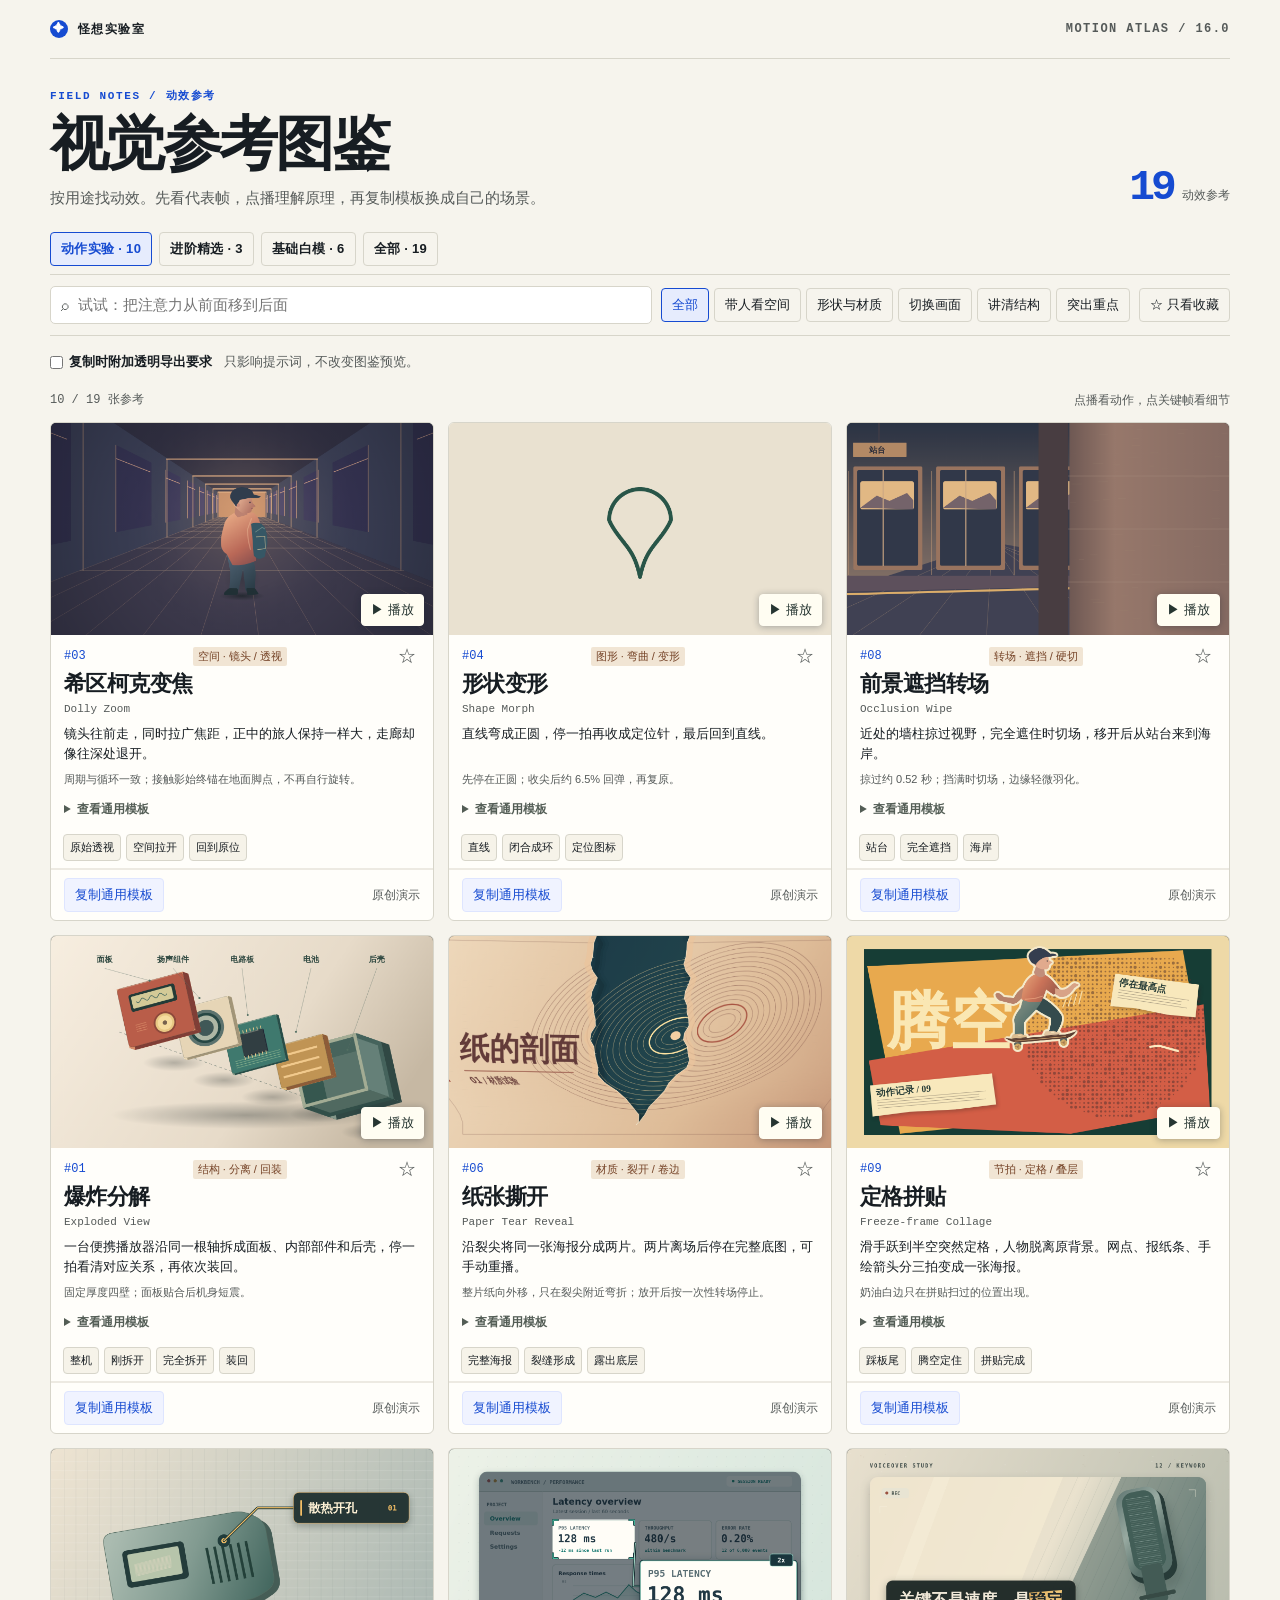
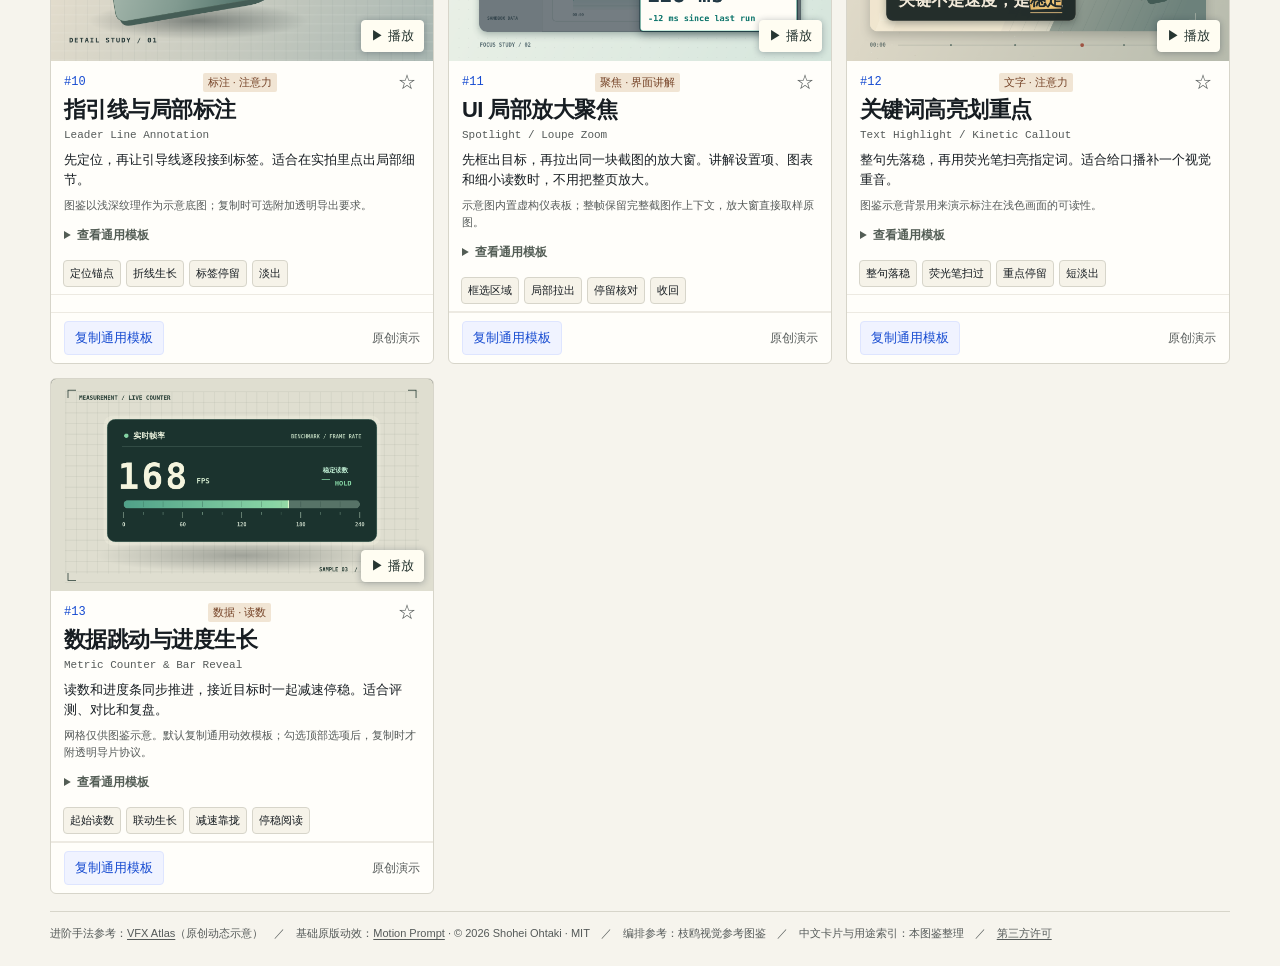
==== commit 421ce19b: "fix: keep export checkbox label on one line" ====
--- a/index.html
+++ b/index.html
@@ -5,7 +5,7 @@
 @media(max-width:1000px){main,.top,footer{width:calc(100% - 44px)}.grid{grid-template-columns:repeat(2,minmax(0,1fr))}}@media(max-width:580px){main,.top,footer{width:calc(100% - 28px)}header{padding-top:22px}.counter{display:none}.grid{grid-template-columns:1fr}.top{height:47px}.controls{align-items:stretch}.search{flex-basis:100%}.actions{margin-left:0}.rail{font-size:11px}}
 .shelves{display:flex;gap:7px;margin-bottom:8px}.shelves button{letter-spacing:.025em;font-weight:650}.card.featured .description{min-height:3.25em}.credit{font-size:11px;color:#555a59;padding-top:5px}.featuretag{font-size:11px;color:#754327;padding:1px 5px;border-radius:2px;background:#f1e9d9}.stage .meter{background:#c26e43}.shelves{flex-wrap:wrap}.beats{display:flex;gap:5px;padding:7px 12px;border-bottom:1px solid #edeae2}.beats button{font-size:11px;padding:4px 6px;white-space:nowrap;background:#f6f3e9}.beats button[aria-pressed=true]{background:#e6ecfd;border-color:var(--blue)}.study .featuretag{background:#f1e5d4}.stage canvas{aspect-ratio:auto}.card[data-id=s04] .stage{background:#e9e1d0}.card[data-id=s04] .stage canvas{background:#e9e1d0}.beats{flex-wrap:wrap}.beats button[aria-label$="：重播"]{color:#2847a6;border-color:#b2bfe2}.stage{aspect-ratio:9/5;background:#262e30;display:grid;place-items:center}.stage canvas{width:100%;height:100%;object-fit:contain}.stage .preview{position:absolute;right:9px;bottom:9px;z-index:1;padding:5px 9px;background:#fffdf2;color:#263531;border-color:#fffdf2;box-shadow:0 1px 7px #101c3050}.card{display:flex;flex-direction:column}.card .links{margin-top:auto}.card.base .stage{background:#e9e6dd}.card.base .featuretag{color:#526259;background:#e9eee6}.template{margin:0 13px 8px;color:#535d55;font-size:12px}.template summary{cursor:pointer;font-weight:650}.template p{margin:6px 0 0;white-space:normal}.card .source-note{font-size:11px;color:#58665e}
 .stage .meter{visibility:hidden}.stage.is-playing .meter{visibility:visible}
-.copy-options{display:flex;align-items:center;flex-wrap:wrap;gap:.35rem .75rem;font-size:13px;margin:1rem 0 .45rem;color:var(--muted)}.copy-options label{display:inline-flex;gap:.35rem;align-items:center;color:var(--ink);font-weight:650;cursor:pointer}.copy-options input{margin:0;accent-color:var(--blue)}.copy-options input:focus-visible{outline:2px solid var(--blue);outline-offset:3px}</style></head>
+.copy-options{display:flex;align-items:center;flex-wrap:wrap;gap:.35rem .75rem;font-size:13px;margin:1rem 0 .45rem;color:var(--muted)}.copy-options label{display:inline-flex;gap:.35rem;align-items:center;white-space:nowrap;color:var(--ink);font-weight:650;cursor:pointer}.copy-options input{margin:0;accent-color:var(--blue)}.copy-options input:focus-visible{outline:2px solid var(--blue);outline-offset:3px}</style></head>
 <body><div class="top"><strong><span class="dot" aria-hidden="true">✦</span> 怪想实验室</strong><span class="edition">MOTION ATLAS / 16.0</span></div>
 <main><header><div><p class="micro">FIELD NOTES / 动效参考</p><h1>视觉参考图鉴</h1><p>按用途找动效。先看代表帧，点播理解原理，再复制模板换成自己的场景。</p></div><div class="counter" aria-label="共19条参考"><b>19</b> 动效参考</div></header>
 <div class="shelves" aria-label="切换图鉴分区"><button data-shelf="studies">动作实验 · 10</button><button data-shelf="featured">进阶精选 · 3</button><button data-shelf="base">基础白模 · 6</button><button data-shelf="all">全部 · 19</button></div><div class="controls"><label class="search"><span aria-hidden="true">⌕</span><input id="q" type="search" aria-label="搜动效" placeholder="试试：把注意力从前面移到后面" autocomplete="off"></label><div class="filters" aria-label="按用途筛选"></div><div class="actions"><button id="favorites" aria-pressed="false">☆ 只看收藏</button></div></div>
